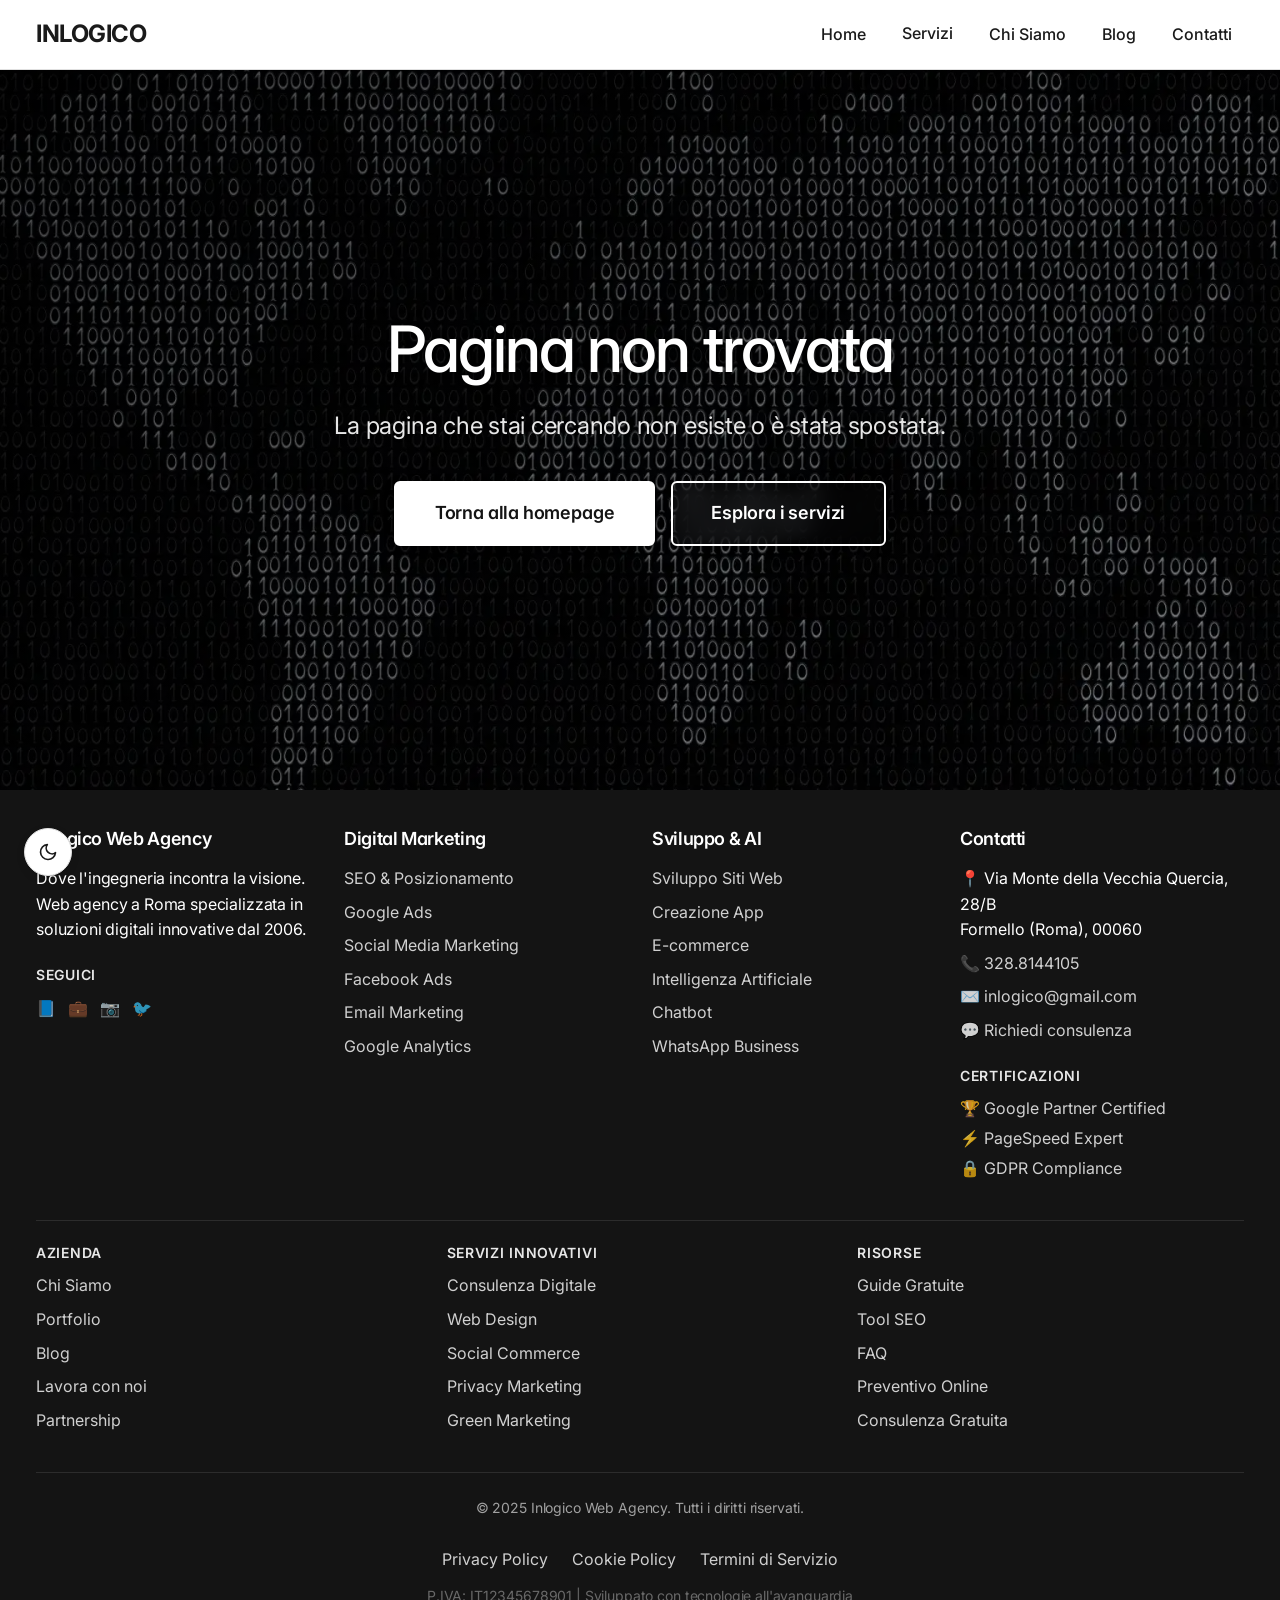
==== index.html @ 70c3f37c "Initial commit - struttura e contenuti base" ====
<!DOCTYPE html>
<html lang="it">
<head>
  <meta charset="UTF-8">
  <meta name="viewport" content="width=device-width, initial-scale=1.0">
  <title>Inlogico - Web Agency Roma | Siti Web & Digital Marketing</title>
  
  <!-- SEO Meta Tags -->
  <meta name="description" content="Web Agency a Roma specializzata in siti web, SEO, Google Ads e digital marketing. Esperienza dal 2006. Dove l'ingegneria incontra la visione.">
  <meta name="keywords" content="web agency roma, siti web, SEO, Google Ads, digital marketing, sviluppo web">
  <meta name="author" content="Inlogico Web Agency">
  
  <!-- Open Graph -->
  <meta property="og:title" content="Inlogico - Web Agency Roma">
  <meta property="og:description" content="Dove l'ingegneria incontra la visione. Web Agency specializzata in soluzioni digitali innovative.">
  <meta property="og:type" content="website">
  <meta property="og:url" content="https://inlogico.com">
  <meta property="og:image" content="https://inlogico.com/og-image.jpg">
  
  <!-- Canonical -->
  <link rel="canonical" href="https://inlogico.com">
  
  <!-- Preload Critical Resources -->
  <link rel="preconnect" href="https://fonts.googleapis.com">
  <link rel="preconnect" href="https://fonts.gstatic.com" crossorigin>
  <link href="https://fonts.googleapis.com/css2?family=Inter:wght@100;200;300;400;500;600;700;800;900&display=swap" rel="stylesheet">
  
  <!-- CSS ESTERNO -->
  <link rel="stylesheet" href="styles.css">
  
  <!-- JSON-LD Structured Data -->
  <script type="application/ld+json">
  {
    "@context": "https://schema.org",
    "@type": "Organization",
    "name": "Inlogico Web Agency",
    "description": "Web Agency a Roma specializzata in siti web, SEO e digital marketing",
    "url": "https://inlogico.com",
    "logo": "https://inlogico.com/logo.png",
    "address": {
      "@type": "PostalAddress",
      "streetAddress": "Via Monte della Vecchia Quercia, 28/B",
      "addressLocality": "Formello (Roma)", 
      "postalCode": "00060",
      "addressCountry": "IT"
    },
    "contactPoint": {
      "@type": "ContactPoint",
      "telephone": "+39-328-8144105",
      "contactType": "customer service",
      "email": "inlogico@gmail.com"
    },
    "foundingDate": "2006",
    "sameAs": [
      "https://www.facebook.com/inlogico",
      "https://www.linkedin.com/company/inlogico"
    ]
  }
  </script>
</head>

<body>
  <!-- Dark Mode Toggle -->
  <button class="theme-toggle" id="theme-toggle" aria-label="Toggle dark mode">
    <svg viewBox="0 0 24 24" fill="none" stroke="currentColor" stroke-width="2" stroke-linecap="round" stroke-linejoin="round">
      <circle cx="12" cy="12" r="5"></circle>
      <line x1="12" y1="1" x2="12" y2="3"></line>
      <line x1="12" y1="21" x2="12" y2="23"></line>
      <line x1="4.22" y1="4.22" x2="5.64" y2="5.64"></line>
      <line x1="18.36" y1="18.36" x2="19.78" y2="19.78"></line>
      <line x1="1" y1="12" x2="3" y2="12"></line>
      <line x1="21" y1="12" x2="23" y2="12"></line>
      <line x1="4.22" y1="19.78" x2="5.64" y2="18.36"></line>
      <line x1="18.36" y1="5.64" x2="19.78" y2="4.22"></line>
    </svg>
  </button>

  <!-- Header -->
  <header class="header">
    <div class="container">
      <div class="header-content">
        <a href="/" class="logo">INLOGICO</a>
        
        <nav class="nav">
          <a href="/" class="nav-link active">Home</a>
          <div class="nav-dropdown">
            <a href="/servizi/" class="nav-link">Servizi</a>
            <div class="dropdown-content">
              <div class="dropdown-section">
                <h4>Digital Marketing</h4>
                <a href="/servizi/seo/">SEO & Posizionamento</a>
                <a href="/servizi/google-ads/">Google Ads</a>
                <a href="/servizi/social-media-marketing/">Social Media Marketing</a>
                <a href="/servizi/facebook-ads/">Facebook Ads</a>
                <a href="/servizi/email-marketing/">Email Marketing</a>
              </div>
              <div class="dropdown-section">
                <h4>Sviluppo & Design</h4>
                <a href="/servizi/sviluppo-siti-web/">Sviluppo Siti Web</a>
                <a href="/servizi/creazione-app/">Creazione App</a>
                <a href="/servizi/e-commerce/">E-commerce</a>
                <a href="/servizi/web-design/">Web Design</a>
              </div>
              <div class="dropdown-section">
                <h4>AI & Automazione</h4>
                <a href="/servizi/intelligenza-artificiale/">Intelligenza Artificiale</a>
                <a href="/servizi/chatbot/">Chatbot</a>
                <a href="/servizi/whatsapp-business/">WhatsApp Business</a>
              </div>
              <div class="dropdown-section">
                <h4>Analytics & Consulenza</h4>
                <a href="/servizi/google-analytics/">Google Analytics</a>
                <a href="/servizi/consulenza-digitale/">Consulenza Digitale</a>
                <a href="/servizi/privacy-data-marketing/">Privacy & Data</a>
              </div>
            </div>
          </div>
          <a href="/chi-siamo/" class="nav-link">Chi Siamo</a>
          <a href="/blog/" class="nav-link">Blog</a>
          <a href="/contatti/" class="nav-link">Contatti</a>
        </nav>

        <button class="mobile-menu-btn" id="mobile-menu-btn" aria-label="Menu" aria-expanded="false">
          <span></span>
          <span></span>
          <span></span>
        </button>
        
        <div class="mobile-menu" id="mobile-menu" role="dialog" aria-modal="true">
          <button class="close-btn" id="close-menu" aria-label="Chiudi menu">×</button>
          <a href="/">HOME</a>
          <a href="/servizi/">SERVIZI</a>
          <a href="/servizi/seo/">SEO</a>
          <a href="/servizi/sviluppo-siti-web/">SVILUPPO WEB</a>
          <a href="/servizi/google-ads/">GOOGLE ADS</a>
          <a href="/servizi/intelligenza-artificiale/">AI</a>
          <a href="/chi-siamo/">CHI SIAMO</a>
          <a href="/blog/">BLOG</a>
          <a href="/contatti/">CONTATTI</a>
        </div>
      </div>
    </div>
  </header>

  <!-- Main Content -->
  <main id="main-content">
    <!-- Hero Section - VIEWPORT OPTIMIZED -->
    <section class="hero">
      <div class="container">
        <div class="hero-content">
          <h1>Dove l'ingegneria incontra la visione</h1>
          <p>
            Dal 2006, l'agenzia che anticipa il futuro digitale: AI, automazione, strategia globale per risultati misurabili.
          </p>
          <div class="hero-cta">
            <a href="/contatti/" class="btn btn-large">Inizia il tuo progetto</a>
            <a href="/servizi/" class="btn btn-outline btn-large">Scopri i servizi</a>
          </div>
        </div>
      </div>
    </section>

    <!-- Services Preview -->
    <section class="services">
      <div class="container">
        <div class="section-title">
          <h2>I nostri servizi completi</h2>
          <p class="text-muted">Soluzioni digitali end-to-end per dominare il mercato online</p>
        </div>
        
        <!-- SEZIONE 1: CORE DIGITAL MARKETING -->
        <div class="services-category">
          <h3 class="category-title">
            <svg viewBox="0 0 24 24" fill="none" stroke="currentColor" stroke-width="2">
              <circle cx="11" cy="11" r="8"></circle>
              <path d="m21 21-4.35-4.35"></path>
            </svg>
            Core Digital Marketing
          </h3>
          <div class="grid services-main">
            <div class="card service-card">
              <div class="service-icon">
                <svg viewBox="0 0 24 24" fill="none" stroke="currentColor" stroke-width="2">
                  <circle cx="11" cy="11" r="8"></circle>
                  <path d="m21 21-4.35-4.35"></path>
                </svg>
              </div>
              <h3>SEO &<br>Posizionamento</h3>
              <p>Primi su Google con strategie SEO avanzate, audit tecnico e ottimizzazione completa.</p>
              <a href="/servizi/seo/" class="service-btn">Primi su Google</a>
            </div>
            
            <div class="card service-card">
              <div class="service-icon">
                <svg viewBox="0 0 24 24" fill="none" stroke="currentColor" stroke-width="2">
                  <circle cx="12" cy="12" r="10"></circle>
                  <circle cx="12" cy="12" r="6"></circle>
                  <circle cx="12" cy="12" r="2"></circle>
                </svg>
              </div>
              <h3>Google<br>Ads</h3>
              <p>Campagne pubblicitarie ROI garantito con gestione Google Ads professionale.</p>
              <a href="/servizi/google-ads/" class="service-btn">Genera clienti</a>
            </div>
            
            <div class="card service-card">
              <div class="service-icon">
                <svg viewBox="0 0 24 24" fill="none" stroke="currentColor" stroke-width="2">
                  <polyline points="22,12 18,12 15,21 9,3 6,12 2,12"></polyline>
                </svg>
              </div>
              <h3>Social Media<br>Marketing</h3>
              <p>Gestione social completa, content strategy e influencer marketing per engagement massimo.</p>
              <a href="/servizi/social-media-marketing/" class="service-btn">Conquista i social</a>
            </div>
            
            <div class="card service-card">
              <div class="service-icon">
                <svg viewBox="0 0 24 24" fill="none" stroke="currentColor" stroke-width="2">
                  <path d="M18 2h-3a5 5 0 0 0-5 5v3H7v4h3v8h4v-8h3l1-4h-4V7a1 1 0 0 1 1-1h3z"></path>
                </svg>
              </div>
              <h3>Facebook &<br>Instagram Ads</h3>
              <p>Advertising Meta completo, campagne Facebook e Instagram per reach massimo.</p>
              <a href="/servizi/facebook-ads/" class="service-btn">Amplifica la reach</a>
            </div>
          </div>
        </div>

        <!-- SEZIONE 2: SVILUPPO & DESIGN -->
        <div class="services-category">
          <h3 class="category-title">
            <svg viewBox="0 0 24 24" fill="none" stroke="currentColor" stroke-width="2">
              <rect x="2" y="3" width="20" height="14" rx="2" ry="2"></rect>
              <line x1="8" y1="21" x2="16" y2="21"></line>
              <line x1="12" y1="17" x2="12" y2="21"></line>
            </svg>
            Sviluppo & Design
          </h3>
          <div class="grid services-main">
            <div class="card service-card">
              <div class="service-icon">
                <svg viewBox="0 0 24 24" fill="none" stroke="currentColor" stroke-width="2">
                  <rect x="2" y="3" width="20" height="14" rx="2" ry="2"></rect>
                  <line x1="8" y1="21" x2="16" y2="21"></line>
                  <line x1="12" y1="17" x2="12" y2="21"></line>
                </svg>
              </div>
              <h3>Sviluppo<br>Siti Web</h3>
              <p>Siti web professionali, responsive e veloci. WordPress custom e sviluppo su misura.</p>
              <a href="/servizi/sviluppo-siti-web/" class="service-btn">Crea il tuo sito</a>
            </div>
            
            <div class="card service-card">
              <div class="service-icon">
                <svg viewBox="0 0 24 24" fill="none" stroke="currentColor" stroke-width="2">
                  <rect x="5" y="2" width="14" height="20" rx="2" ry="2"></rect>
                  <line x1="12" y1="18" x2="12.01" y2="18"></line>
                </svg>
              </div>
              <h3>Creazione<br>App Mobile</h3>
              <p>App iOS e Android native, Progressive Web App e sviluppo cross-platform.</p>
              <a href="/servizi/creazione-app/" class="service-btn">Sviluppa la tua app</a>
            </div>
            
            <div class="card service-card">
              <div class="service-icon">
                <svg viewBox="0 0 24 24" fill="none" stroke="currentColor" stroke-width="2">
                  <circle cx="9" cy="21" r="1"></circle>
                  <circle cx="20" cy="21" r="1"></circle>
                  <path d="M1 1h4l2.68 13.39a2 2 0 0 0 2 1.61h9.72a2 2 0 0 0 2-1.61L23 6H6"></path>
                </svg>
              </div>
              <h3>E-commerce<br>Completo</h3>
              <p>Shop online WooCommerce, Shopify e Magento con integrazione pagamenti.</p>
              <a href="/servizi/e-commerce/" class="service-btn">Vendi online</a>
            </div>
            
            <div class="card service-card">
              <div class="service-icon">
                <svg viewBox="0 0 24 24" fill="none" stroke="currentColor" stroke-width="2">
                  <polygon points="12,2 22,8.5 22,15.5 12,22 2,15.5 2,8.5 12,2"></polygon>
                  <line x1="12" y1="22" x2="12" y2="15.5"></line>
                  <polyline points="7,6.5 12,9.5 17,6.5"></polyline>
                </svg>
              </div>
              <h3>Web Design<br>& UI/UX</h3>
              <p>Design moderno, user experience ottimizzata e brand identity memorabile.</p>
              <a href="/servizi/web-design/" class="service-btn">Design vincente</a>
            </div>
          </div>
        </div>

        <!-- SEZIONE 3: AI & AUTOMAZIONE -->
        <div class="services-category">
          <h3 class="category-title">
            <svg viewBox="0 0 24 24" fill="none" stroke="currentColor" stroke-width="2">
              <rect x="4" y="4" width="16" height="16" rx="2" ry="2"></rect>
              <rect x="9" y="9" width="6" height="6"></rect>
              <line x1="9" y1="1" x2="9" y2="4"></line>
              <line x1="15" y1="1" x2="15" y2="4"></line>
              <line x1="9" y1="20" x2="9" y2="23"></line>
              <line x1="15" y1="20" x2="15" y2="23"></line>
              <line x1="20" y1="9" x2="23" y2="9"></line>
              <line x1="20" y1="14" x2="23" y2="14"></line>
              <line x1="1" y1="9" x2="4" y2="9"></line>
              <line x1="1" y1="14" x2="4" y2="14"></line>
            </svg>
            Intelligenza Artificiale & Automazione
          </h3>
          <div class="grid services-additional">
            <div class="card service-card">
              <div class="service-icon">
                <svg viewBox="0 0 24 24" fill="none" stroke="currentColor" stroke-width="2">
                  <rect x="4" y="4" width="16" height="16" rx="2" ry="2"></rect>
                  <rect x="9" y="9" width="6" height="6"></rect>
                  <line x1="9" y1="1" x2="9" y2="4"></line>
                  <line x1="15" y1="1" x2="15" y2="4"></line>
                  <line x1="9" y1="20" x2="9" y2="23"></line>
                  <line x1="15" y1="20" x2="15" y2="23"></line>
                  <line x1="20" y1="9" x2="23" y2="9"></line>
                  <line x1="20" y1="14" x2="23" y2="14"></line>
                  <line x1="1" y1="9" x2="4" y2="9"></line>
                  <line x1="1" y1="14" x2="4" y2="14"></line>
                </svg>
              </div>
              <h3>Intelligenza<br>Artificiale</h3>
              <p>AI integration, machine learning e automazione processi per business competitivi.</p>
              <a href="/servizi/intelligenza-artificiale/" class="service-btn">Automatizza tutto</a>
            </div>
            
            <div class="card service-card">
              <div class="service-icon">
                <svg viewBox="0 0 24 24" fill="none" stroke="currentColor" stroke-width="2">
                  <path d="M21 15a2 2 0 0 1-2 2H7l-4 4V5a2 2 0 0 1 2-2h14a2 2 0 0 1 2 2z"></path>
                </svg>
              </div>
              <h3>Chatbot<br>Intelligenti</h3>
              <p>Chatbot AI personalizzati per customer service automatizzato e lead generation.</p>
              <a href="/servizi/chatbot/" class="service-btn">Assistenti virtuali</a>
            </div>
            
            <div class="card service-card">
              <div class="service-icon">
                <svg viewBox="0 0 24 24" fill="none" stroke="currentColor" stroke-width="2">
                  <path d="M21 15a2 2 0 0 1-2 2H7l-4 4V5a2 2 0 0 1 2-2h14a2 2 0 0 1 2 2z"></path>
                  <path d="M7 8l5 3 5-3"></path>
                </svg>
              </div>
              <h3>WhatsApp<br>Business</h3>
              <p>WhatsApp Business API, automazione customer service e marketing conversazionale.</p>
              <a href="/servizi/whatsapp-business/" class="service-btn">Automatizza WhatsApp</a>
            </div>
          </div>
        </div>

        <!-- SEZIONE 4: ANALYTICS & CONSULENZA -->
        <div class="services-category">
          <h3 class="category-title">
            <svg viewBox="0 0 24 24" fill="none" stroke="currentColor" stroke-width="2">
              <line x1="18" y1="6" x2="6" y2="18"></line>
              <line x1="6" y1="6" x2="18" y2="18"></line>
            </svg>
            Analytics & Consulenza Strategica
          </h3>
          <div class="grid services-additional">
            <div class="card service-card">
              <div class="service-icon">
                <svg viewBox="0 0 24 24" fill="none" stroke="currentColor" stroke-width="2">
                  <line x1="18" y1="20" x2="18" y2="10"></line>
                  <line x1="12" y1="20" x2="12" y2="4"></line>
                  <line x1="6" y1="20" x2="6" y2="14"></line>
                </svg>
              </div>
              <h3>Google<br>Analytics</h3>
              <p>Setup GA4, conversion tracking avanzato e dashboard personalizzate per ROI misurabili.</p>
              <a href="/servizi/google-analytics/" class="service-btn">Misura tutto</a>
            </div>
            
            <div class="card service-card">
              <div class="service-icon">
                <svg viewBox="0 0 24 24" fill="none" stroke="currentColor" stroke-width="2">
                  <path d="M12 2l3.09 6.26L22 9.27l-5 4.87 1.18 6.88L12 17.77l-6.18 3.25L7 14.14 2 9.27l6.91-1.01L12 2z"></path>
                </svg>
              </div>
              <h3>Consulenza<br>Digitale</h3>
              <p>Digital transformation, strategia omnicanale e audit digitale per crescita sostenibile.</p>
              <a href="/servizi/consulenza-digitale/" class="service-btn">Strategia vincente</a>
            </div>
            
            <div class="card service-card">
              <div class="service-icon">
                <svg viewBox="0 0 24 24" fill="none" stroke="currentColor" stroke-width="2">
                  <rect x="3" y="11" width="18" height="11" rx="2" ry="2"></rect>
                  <circle cx="12" cy="16" r="1"></circle>
                  <path d="M7 11V7a5 5 0 0 1 10 0v4"></path>
                </svg>
              </div>
              <h3>Privacy &<br>Data Marketing</h3>
              <p>Marketing cookieless, GDPR compliance e first-party data strategy per il futuro.</p>
              <a href="/servizi/privacy-data-marketing/" class="service-btn">Marketing futuro</a>
            </div>
          </div>
        </div>

        <!-- SEZIONE 5: EMAIL & COMUNICAZIONE -->
        <div class="services-category">
          <h3 class="category-title">
            <svg viewBox="0 0 24 24" fill="none" stroke="currentColor" stroke-width="2">
              <path d="M4 4h16c1.1 0 2 .9 2 2v12c0 1.1-.9 2-2 2H4c-1.1 0-2-.9-2-2V6c0-1.1.9-2 2-2z"></path>
              <polyline points="22,6 12,13 2,6"></polyline>
            </svg>
            Email Marketing & Comunicazione
          </h3>
          <div class="grid services-additional">
            <div class="card service-card">
              <div class="service-icon">
                <svg viewBox="0 0 24 24" fill="none" stroke="currentColor" stroke-width="2">
                  <path d="M4 4h16c1.1 0 2 .9 2 2v12c0 1.1-.9 2-2 2H4c-1.1 0-2-.9-2-2V6c0-1.1.9-2 2-2z"></path>
                  <polyline points="22,6 12,13 2,6"></polyline>
                </svg>
              </div>
              <h3>Email<br>Marketing</h3>
              <p>Newsletter automatizzate, DEM campaigns e lead nurturing con piattaforme premium.</p>
              <a href="/servizi/email-marketing/" class="service-btn">Automatizza email</a>
            </div>
            
            <div class="card service-card">
              <div class="service-icon">
                <svg viewBox="0 0 24 24" fill="none" stroke="currentColor" stroke-width="2">
                  <path d="M16 4h2a2 2 0 0 1 2 2v14a2 2 0 0 1-2 2H6a2 2 0 0 1-2-2V6a2 2 0 0 1 2-2h2"></path>
                  <rect x="8" y="2" width="8" height="4" rx="1" ry="1"></rect>
                </svg>
              </div>
              <h3>Social<br>Commerce</h3>
              <p>Vendita diretta su Instagram, TikTok Shop e Facebook Shop per commerce innovativo.</p>
              <a href="/servizi/social-commerce/" class="service-btn">Vendi sui social</a>
            </div>
            
            <div class="card service-card">
              <div class="service-icon">
                <svg viewBox="0 0 24 24" fill="none" stroke="currentColor" stroke-width="2">
                  <path d="M12 2l3.09 6.26L22 9.27l-5 4.87 1.18 6.88L12 17.77l-6.18 3.25L7 14.14 2 9.27l6.91-1.01L12 2z"></path>
                </svg>
              </div>
              <h3>Green<br>Marketing</h3>
              <p>Marketing sostenibile, comunicazione ambientale e brand responsabili per il futuro.</p>
              <a href="/servizi/green-marketing/" class="service-btn">Marketing sostenibile</a>
            </div>
          </div>
        </div>

        <div class="services-cta">
          <h3>Pronto per dominare il digitale?</h3>
          <p>Ogni servizio è progettato per integrarsi perfettamente con gli altri, creando un ecosistema digitale completo che fa crescere il tuo business.</p>
          <div class="cta-buttons">
            <a href="/contatti/" class="btn btn-large">Consulenza gratuita</a>
            <a href="/servizi/" class="btn btn-outline btn-large">Tutti i servizi</a>
          </div>
        </div>
      </div>
    </section>

    <!-- Stats Section - Enhanced -->
    <section class="stats">
      <div class="container">
        <div class="section-title">
          <h2>I numeri della nostra esperienza</h2>
          <p class="text-muted">17 anni di innovazione digitale e risultati misurabili</p>
        </div>
        
        <div class="grid grid-4">
          <div class="stat-item">
            <span class="stat-number">2006</span>
            <span class="stat-label">Anno di fondazione</span>
          </div>
          <div class="stat-item">
            <span class="stat-number">500+</span>
            <span class="stat-label">Progetti completati</span>
          </div>
          <div class="stat-item">
            <span class="stat-number">17</span>
            <span class="stat-label">Servizi specializzati</span>
          </div>
          <div class="stat-item">
            <span class="stat-number">149K+</span>
            <span class="stat-label">Keyword monitorate</span>
          </div>
        </div>

        <div class="grid grid-4" style="margin-top: var(--space-xl);">
          <div class="stat-item">
            <span class="stat-number">150+</span>
            <span class="stat-label">Clienti soddisfatti</span>
          </div>
          <div class="stat-item">
            <span class="stat-number">+340%</span>
            <span class="stat-label">ROI medio clienti</span>
          </div>
          <div class="stat-item">
            <span class="stat-number">15+</span>
            <span class="stat-label">Paesi serviti</span>
          </div>
          <div class="stat-item">
            <span class="stat-number">99.9%</span>
            <span class="stat-label">Uptime garantito</span>
          </div>
        </div>
      </div>
    </section>

    <!-- Why Choose Us Section -->
    <section class="why-choose-us">
      <div class="container">
        <div class="section-title">
          <h2>Perché scegliere Inlogico</h2>
          <p class="text-muted">La differenza che fa la differenza nel digitale</p>
        </div>
        
        <div class="grid md:grid-2">
          <div class="feature-card">
            <div class="feature-icon">🌍</div>
            <h3>Esperienza Internazionale</h3>
            <p>Dal 2006 abbiamo lavorato attraverso continenti, mercati e culture diverse. Questa prospettiva globale ci permette di applicare best practice internazionali ai progetti italiani.</p>
          </div>
          
          <div class="feature-card">
            <div class="feature-icon">🔬</div>
            <h3>Approccio Ingegneristico</h3>
            <p>Ogni strategia è basata su dati, analisi e metodologie scientifiche. Zero improvvisazione, massima precisione nei risultati.</p>
          </div>
          
          <div class="feature-card">
            <div class="feature-icon">🚀</div>
            <h3>Innovation First</h3>
            <p>Implementiamo tecnologie emergenti prima che diventino mainstream: AI, voice search, social commerce, automazione avanzata.</p>
          </div>
          
          <div class="feature-card">
            <div class="feature-icon">📈</div>
            <h3>ROI Misurabili</h3>
            <p>Ogni azione ha un obiettivo misurabile. Ti forniamo report dettagliati con KPI chiari e actionable insights.</p>
          </div>
        </div>
      </div>
    </section>
  </main>

  <!-- Footer -->
  <footer class="footer">
    <div class="container">
      <div class="grid md:grid-4">
        <div>
          <h3>Inlogico Web Agency</h3>
          <p>Dove l'ingegneria incontra la visione. Web agency a Roma specializzata in soluzioni digitali innovative dal 2006.</p>
          <div style="margin-top: var(--space-lg);">
            <h4>Seguici</h4>
            <div style="display: flex; gap: var(--space-sm); margin-top: var(--space-sm);">
              <a href="https://www.facebook.com/inlogico" aria-label="Facebook">📘</a>
              <a href="https://www.linkedin.com/company/inlogico" aria-label="LinkedIn">💼</a>
              <a href="https://www.instagram.com/inlogico" aria-label="Instagram">📷</a>
              <a href="https://twitter.com/inlogico" aria-label="Twitter">🐦</a>
            </div>
          </div>
        </div>
        
        <div>
          <h3>Digital Marketing</h3>
          <div style="display: flex; flex-direction: column; gap: 0.5rem;">
            <a href="/servizi/seo/">SEO & Posizionamento</a>
            <a href="/servizi/google-ads/">Google Ads</a>
            <a href="/servizi/social-media-marketing/">Social Media Marketing</a>
            <a href="/servizi/facebook-ads/">Facebook Ads</a>
            <a href="/servizi/email-marketing/">Email Marketing</a>
            <a href="/servizi/google-analytics/">Google Analytics</a>
          </div>
        </div>
        
        <div>
          <h3>Sviluppo & AI</h3>
          <div style="display: flex; flex-direction: column; gap: 0.5rem;">
            <a href="/servizi/sviluppo-siti-web/">Sviluppo Siti Web</a>
            <a href="/servizi/creazione-app/">Creazione App</a>
            <a href="/servizi/e-commerce/">E-commerce</a>
            <a href="/servizi/intelligenza-artificiale/">Intelligenza Artificiale</a>
            <a href="/servizi/chatbot/">Chatbot</a>
            <a href="/servizi/whatsapp-business/">WhatsApp Business</a>
          </div>
        </div>
        
        <div>
          <h3>Contatti</h3>
          <div style="display: flex; flex-direction: column; gap: 0.5rem;">
            <span>📍 Via Monte della Vecchia Quercia, 28/B<br>Formello (Roma), 00060</span>
            <a href="tel:+39328814105">📞 328.8144105</a>
            <a href="mailto:inlogico@gmail.com">✉️ inlogico@gmail.com</a>
            <a href="/contatti/">💬 Richiedi consulenza</a>
          </div>
          
          <div style="margin-top: var(--space-lg);">
            <h4>Certificazioni</h4>
            <div style="display: flex; flex-direction: column; gap: 0.25rem; font-size: var(--text-sm); opacity: 0.8;">
              <span>🏆 Google Partner Certified</span>
              <span>⚡ PageSpeed Expert</span>
              <span>🔒 GDPR Compliance</span>
            </div>
          </div>
        </div>
      </div>
      
      <!-- Footer Links Section -->
      <div style="border-top: 1px solid rgba(255, 255, 255, 0.1); margin-top: var(--space-xl); padding-top: var(--space-lg);">
        <div class="grid md:grid-3" style="gap: var(--space-lg);">
          <div>
            <h4>Azienda</h4>
            <div style="display: flex; flex-direction: column; gap: 0.5rem; margin-top: var(--space-sm);">
              <a href="/chi-siamo/">Chi Siamo</a>
              <a href="/portfolio/">Portfolio</a>
              <a href="/blog/">Blog</a>
              <a href="/lavora-con-noi/">Lavora con noi</a>
              <a href="/partnership/">Partnership</a>
            </div>
          </div>
          
          <div>
            <h4>Servizi Innovativi</h4>
            <div style="display: flex; flex-direction: column; gap: 0.5rem; margin-top: var(--space-sm);">
              <a href="/servizi/consulenza-digitale/">Consulenza Digitale</a>
              <a href="/servizi/web-design/">Web Design</a>
              <a href="/servizi/social-commerce/">Social Commerce</a>
              <a href="/servizi/privacy-data-marketing/">Privacy Marketing</a>
              <a href="/servizi/green-marketing/">Green Marketing</a>
            </div>
          </div>
          
          <div>
            <h4>Risorse</h4>
            <div style="display: flex; flex-direction: column; gap: 0.5rem; margin-top: var(--space-sm);">
              <a href="/guide/">Guide Gratuite</a>
              <a href="/tools/">Tool SEO</a>
              <a href="/faq/">FAQ</a>
              <a href="/preventivo/">Preventivo Online</a>
              <a href="/consulenza-gratuita/">Consulenza Gratuita</a>
            </div>
          </div>
        </div>
      </div>
      
      <div class="footer-bottom">
        <div style="display: flex; flex-direction: column; gap: var(--space-sm); align-items: center;">
          <p>&copy; 2025 Inlogico Web Agency. Tutti i diritti riservati.</p>
          <div style="display: flex; gap: var(--space-lg); font-size: var(--text-sm);">
            <a href="/privacy-policy/">Privacy Policy</a>
            <a href="/cookie-policy/">Cookie Policy</a>
            <a href="/termini-servizio/">Termini di Servizio</a>
          </div>
          <p style="font-size: var(--text-xs); opacity: 0.6;">P.IVA: IT12345678901 | Sviluppato con tecnologie all'avanguardia</p>
        </div>
      </div>
    </div>
  </footer>

  <!-- JAVASCRIPT ESTERNO -->
  <script src="scripts.js"></script>
</body>
</html>
---- styles.css ----
/* INLOGICO - STYLES.CSS - FINAL OPTIMIZED VERSION WITH PERFECT CENTERING */
/* CSS Reset + Modern Defaults */
*, *::before, *::after {
  box-sizing: border-box;
  margin: 0;
  padding: 0;
}

html {
  font-size: 16px;
  scroll-behavior: smooth;
}

body {
  font-family: 'Inter', -apple-system, BlinkMacSystemFont, 'Segoe UI', sans-serif;
  line-height: 1.6;
  color: var(--text);
  background: var(--bg);
  overflow-x: hidden;
  font-weight: 400;
  -webkit-font-smoothing: antialiased;
  -moz-osx-font-smoothing: grayscale;
  transition: background-color 0.3s ease, color 0.3s ease;
}

/* CSS Variables - Optimized & Compact */
:root {
  /* Colors - Enhanced Light Theme */
  --primary: hsl(0, 0%, 8%);
  --primary-dark: hsl(0, 0%, 4%);
  --primary-light: hsl(0, 0%, 96%);
  --accent: hsl(220, 100%, 50%);
  
  --text: hsl(0, 0%, 10%);
  --text-light: hsl(0, 0%, 40%);
  --text-muted: hsl(0, 0%, 60%);
  
  --bg: hsl(0, 0%, 100%);
  --bg-light: hsl(0, 0%, 98%);
  --bg-dark: hsl(0, 0%, 8%);
  --bg-card: hsl(0, 0%, 100%);
  
  --border: hsl(0, 0%, 88%);
  --shadow: hsl(0, 0%, 0%);

  /* Typography Scale - COMPACT SIZES */
  --text-xs: clamp(0.75rem, 0.7rem + 0.25vw, 0.875rem);
  --text-sm: clamp(0.875rem, 0.8rem + 0.375vw, 1rem);
  --text-base: clamp(1rem, 0.9rem + 0.5vw, 1.125rem);
  --text-lg: clamp(1.125rem, 1rem + 0.625vw, 1.25rem);
  --text-xl: clamp(1.25rem, 1.1rem + 0.75vw, 1.5rem);
  --text-2xl: clamp(1.5rem, 1.3rem + 1vw, 2rem);
  --text-3xl: clamp(2rem, 1.7rem + 1.5vw, 3rem);
  --text-4xl: clamp(2.5rem, 2rem + 2.5vw, 4rem);
  --text-5xl: clamp(3rem, 2.5rem + 2.5vw, 5rem);
  --text-6xl: clamp(3.5rem, 3rem + 2.5vw, 6rem);

  /* Spacing Scale - REDUCED PADDING */
  --space-xs: clamp(0.25rem, 0.2rem + 0.25vw, 0.5rem);
  --space-sm: clamp(0.5rem, 0.4rem + 0.5vw, 0.75rem);
  --space-md: clamp(0.75rem, 0.6rem + 0.75vw, 1rem);
  --space-lg: clamp(1rem, 0.8rem + 1vw, 1.5rem);
  --space-xl: clamp(1.5rem, 1.2rem + 1.5vw, 2.5rem);
  --space-2xl: clamp(2rem, 1.5rem + 2.5vw, 4rem);
  --space-3xl: clamp(3rem, 2rem + 5vw, 6rem);
  
  /* Header & Hero */
  --header-height: 70px;
  --hero-padding: clamp(1.5rem, 3vw, 3rem);
}

/* Dark Mode Variables - Enhanced */
[data-theme="dark"] {
  --text: hsl(0, 0%, 95%);
  --text-light: hsl(0, 0%, 75%);
  --text-muted: hsl(0, 0%, 55%);
  --bg: hsl(0, 0%, 8%);
  --bg-light: hsl(0, 0%, 10%);
  --bg-card: hsl(0, 0%, 12%);
  --primary: hsl(0, 0%, 95%);
  --primary-dark: hsl(0, 0%, 100%);
  --primary-light: hsl(0, 0%, 15%);
  --border: hsl(0, 0%, 25%);
  --accent: hsl(220, 100%, 60%);
}

/* Dark mode button fixes */
[data-theme="dark"] .btn {
  background: var(--primary);
  color: var(--bg) !important;
  border-color: var(--primary);
}

[data-theme="dark"] .btn:hover {
  background: var(--primary-dark);
  color: var(--bg) !important;
  border-color: var(--primary-dark);
}

[data-theme="dark"] .btn-outline {
  background: transparent;
  color: var(--primary) !important;
  border-color: var(--primary);
}

[data-theme="dark"] .btn-outline:hover {
  background: var(--primary);
  color: var(--bg) !important;
}

/* Layout Components - COMPACT */
.container {
  width: min(1400px, 100% - 1.5rem);
  margin: 0 auto;
  padding: 0 var(--space-lg);
}

.container-narrow {
  width: min(900px, 100% - 1.5rem);
  margin: 0 auto;
  padding: 0 var(--space-lg);
}

/* 🎯 SERVICES GRID SYSTEM - OTTIMIZZATO */
.services-grid,
.services-main,
.services-additional {
  display: grid;
  gap: var(--space-lg);
  width: 100%;
  margin: var(--space-xl) auto 0;
  
  /* 📱 MOBILE - 1 Column */
  grid-template-columns: 1fr;
}

/* 📱 TABLET - 3 Columns */
@media (min-width: 768px) {
  .services-grid,
  .services-main,
  .services-additional {
    grid-template-columns: repeat(3, 1fr);
    gap: var(--space-lg);
  }
}

/* 🖥️ DESKTOP - 4 Columns */
@media (min-width: 1024px) {
  .services-grid,
  .services-main,
  .services-additional {
    grid-template-columns: repeat(4, 1fr);
    gap: var(--space-xl);
    max-width: 1400px;
  }
}

/* Legacy grid classes - for other elements */
.grid {
  display: grid;
  gap: var(--space-lg);
}

.grid-2 { grid-template-columns: repeat(auto-fit, minmax(280px, 1fr)); }
.grid-3 { grid-template-columns: repeat(auto-fit, minmax(250px, 1fr)); }
.grid-4 { grid-template-columns: repeat(auto-fit, minmax(180px, 1fr)); }

@media (min-width: 768px) {
  .md\:grid-2 { grid-template-columns: repeat(2, 1fr); }
  .md\:grid-3 { grid-template-columns: repeat(3, 1fr); }
  .md\:grid-4 { grid-template-columns: repeat(4, 1fr); }
}

/* Typography - COMPACT SIZES */
h1, h2, h3, h4, h5, h6 {
  font-weight: 600;
  line-height: 1.2;
  color: var(--text);
  margin-bottom: var(--space-sm);
  letter-spacing: -0.02em;
  font-feature-settings: 'cv11' on;
}

h1 { 
  font-size: var(--text-4xl); 
  font-weight: 700;
  letter-spacing: -0.03em;
}
h2 { 
  font-size: var(--text-3xl); 
  font-weight: 600;
  letter-spacing: -0.025em;
}
h3 { 
  font-size: var(--text-2xl); 
  font-weight: 600;
}
h4 { 
  font-size: var(--text-xl); 
  font-weight: 500;
}
h5 { 
  font-size: var(--text-lg); 
  font-weight: 500;
}
h6 { 
  font-size: var(--text-base); 
  font-weight: 500;
}

p { 
  margin-bottom: var(--space-md); 
  font-weight: 400;
  line-height: 1.6;
  letter-spacing: -0.01em;
}
p:last-child { margin-bottom: 0; }

.text-center { text-align: center; }
.text-muted { color: var(--text-light); }

/* Links */
a {
  color: var(--primary);
  text-decoration: none;
  transition: color 0.2s ease;
}

a:hover {
  color: var(--primary-dark);
  text-decoration: underline;
}

a:visited {
  color: var(--primary);
}

/* Buttons - COMPACT */
.btn {
  display: inline-flex;
  align-items: center;
  justify-content: center;
  gap: var(--space-xs);
  padding: var(--space-sm) var(--space-lg);
  border: 1px solid var(--primary);
  border-radius: 6px;
  background: var(--primary);
  color: var(--bg) !important;
  font-weight: 500;
  font-size: var(--text-sm);
  text-decoration: none !important;
  cursor: pointer;
  transition: all 0.2s ease;
  min-height: 42px;
  font-family: inherit;
  text-transform: none;
  letter-spacing: -0.01em;
  font-feature-settings: 'cv11' on;
}

.btn:hover {
  background: var(--primary-dark);
  border-color: var(--primary-dark);
  color: var(--bg) !important;
  text-decoration: none !important;
  transform: translateY(-1px);
  box-shadow: 0 3px 8px rgba(0, 0, 0, 0.15);
}

.btn-outline {
  background: transparent;
  color: var(--primary) !important;
}

.btn-outline:hover {
  background: var(--primary);
  color: var(--bg) !important;
}

.btn-large {
  padding: var(--space-md) var(--space-xl);
  font-size: var(--text-base);
  font-weight: 500;
  min-height: 50px;
}

/* Cards - COMPACT (for non-service cards) */
.card:not(.service-card) {
  display: flex;
  flex-direction: column;
  padding: var(--space-lg);
  background: var(--bg-card);
  border: 1px solid var(--border);
  border-radius: 10px;
  box-shadow: 0 2px 6px rgba(0, 0, 0, 0.04);
  transition: all 0.3s ease;
  height: 100%;
  min-height: 280px;
}

.card:not(.service-card):hover {
  box-shadow: 0 6px 24px rgba(0, 0, 0, 0.12);
  transform: translateY(-3px);
  border-color: var(--accent);
}

.card:not(.service-card) h3 {
  color: var(--text);
  margin-bottom: var(--space-md);
  font-size: var(--text-lg);
  font-weight: 600;
  line-height: 1.2;
  letter-spacing: -0.01em;
  min-height: 2em;
  display: flex;
  align-items: center;
  justify-content: center;
  text-align: center;
}

.card:not(.service-card) p {
  color: var(--text-light);
  font-size: var(--text-sm);
  line-height: 1.5;
  margin-bottom: var(--space-lg);
  flex-grow: 1;
  letter-spacing: -0.01em;
}

.card:not(.service-card) .btn {
  margin-top: auto;
  align-self: stretch;
}

/* 🎯 SERVICE CARD - PERFETTO CENTRAGGIO CON GAP SYSTEM */
.service-card {
  width: 100%;
  height: 420px;
  display: flex;
  flex-direction: column;
  align-items: center;
  justify-content: center;
  text-align: center;
  padding: var(--space-lg);
  background: var(--bg-card);
  border: 1px solid var(--border);
  border-radius: 12px;
  box-shadow: 0 2px 6px rgba(0, 0, 0, 0.04);
  transition: all 0.3s ease;
  position: relative;
  overflow: hidden;
  gap: var(--space-md); /* SPACING UNIFORME CON GAP SYSTEM */
}

.service-card::before {
  content: '';
  position: absolute;
  top: 0;
  left: 0;
  right: 0;
  height: 3px;
  background: linear-gradient(135deg, var(--accent), hsl(220, 100%, 60%));
  transform: scaleX(0);
  transition: transform 0.3s ease;
}

.service-card:hover::before {
  transform: scaleX(1);
}

.service-card:hover {
  transform: translateY(-6px);
  box-shadow: 0 12px 32px rgba(0, 0, 0, 0.1);
  border-color: var(--accent);
}

/* 🎯 SERVICE ICON - CLEAN CON GAP SYSTEM */
.service-icon {
  width: 56px;
  height: 56px;
  display: flex;
  align-items: center;
  justify-content: center;
  flex-shrink: 0;
  background: linear-gradient(135deg, var(--bg-light), rgba(255, 255, 255, 0.8));
  border-radius: 50%;
  border: 2px solid var(--border);
  transition: all 0.3s ease;
  position: relative;
}

.service-card:hover .service-icon {
  background: linear-gradient(135deg, var(--accent), hsl(220, 100%, 60%));
  border-color: var(--accent);
  transform: scale(1.08) rotate(3deg);
  box-shadow: 0 6px 16px rgba(34, 102, 255, 0.25);
}

.service-icon svg {
  width: 22px;
  height: 22px;
  stroke: var(--text);
  stroke-width: 1.5;
  fill: none;
  transition: all 0.3s ease;
}

.service-card:hover .service-icon svg {
  stroke: white;
  transform: scale(1.05);
}

/* 🎯 SERVICE TITLE - CLEAN CON GAP SYSTEM */
.service-card h3 {
  font-size: var(--text-lg);
  font-weight: 600;
  line-height: 1.3;
  letter-spacing: -0.02em;
  color: var(--text);
  transition: color 0.3s ease;
  min-height: auto;
  text-align: center;
  margin: 0; /* RIMOSSO MARGIN PER GAP SYSTEM */
}

.service-card:hover h3 {
  color: var(--accent);
}

/* 🎯 SERVICE DESCRIPTION - CLEAN CON GAP SYSTEM */
.service-card p {
  font-size: var(--text-sm);
  font-weight: 400;
  line-height: 1.5;
  color: var(--text-light);
  max-width: 100%;
  transition: color 0.3s ease;
  text-align: center;
  flex-grow: 1; /* ESPANDE PER RIEMPIRE SPAZIO DISPONIBILE */
  margin: 0; /* RIMOSSO MARGIN PER GAP SYSTEM */
}

.service-card:hover p {
  color: var(--text);
}

/* 🎯 SERVICE BUTTON - CENTRAGGIO PERFETTO CON MARGIN-TOP AUTO */
.service-btn {
  display: inline-flex;
  align-items: center;
  justify-content: center;
  width: auto;
  max-width: 180px;
  margin-top: auto; /* PUSH AL BOTTOM DEL FLEX CONTAINER */
  align-self: center; /* CENTRAGGIO ORIZZONTALE PERFETTO */
  padding: var(--space-sm) var(--space-lg);
  background: transparent;
  color: var(--accent) !important;
  border: 2px solid var(--accent);
  border-radius: 8px;
  font-size: var(--text-sm);
  font-weight: 600;
  text-decoration: none !important;
  transition: all 0.3s ease;
  min-height: 40px;
  position: relative;
  overflow: hidden;
  font-family: inherit;
  letter-spacing: -0.01em;
  white-space: nowrap;
  flex-shrink: 0;
}

.service-btn::before {
  content: '';
  position: absolute;
  top: 0;
  left: -100%;
  width: 100%;
  height: 100%;
  background: linear-gradient(135deg, var(--accent), hsl(220, 100%, 60%));
  transition: left 0.3s ease;
  z-index: -1;
}

.service-btn:hover::before {
  left: 0;
}

.service-btn:hover {
  color: white !important;
  border-color: var(--accent);
  transform: translateY(-1px);
  box-shadow: 0 4px 12px rgba(34, 102, 255, 0.2);
  text-decoration: none !important;
}

/* 🎯 RESPONSIVE SERVICE LAYOUT - GAP SYSTEM RESPONSIVE */

/* 📱 MOBILE */
@media (max-width: 767px) {
  .service-card {
    height: 380px;
    padding: var(--space-md);
    gap: var(--space-sm); /* GAP RIDOTTO SU MOBILE */
  }
  
  .service-icon {
    width: 48px;
    height: 48px;
  }
  
  .service-icon svg {
    width: 20px;
    height: 20px;
  }
  
  .service-card h3 {
    font-size: var(--text-base);
  }
  
  .service-card p {
    font-size: var(--text-sm);
    line-height: 1.4;
  }
  
  .service-btn {
    padding: var(--space-sm) var(--space-md);
    font-size: var(--text-sm);
    min-height: 38px;
    max-width: 160px;
  }
}

/* 📱 TABLET */
@media (min-width: 768px) and (max-width: 1023px) {
  .service-card {
    height: 400px;
    padding: var(--space-md);
    gap: var(--space-sm); /* GAP TABLET */
  }
  
  .service-icon {
    width: 52px;
    height: 52px;
  }
  
  .service-icon svg {
    width: 21px;
    height: 21px;
  }
  
  .service-card h3 {
    font-size: var(--text-lg);
  }
  
  .service-card p {
    font-size: var(--text-sm);
    line-height: 1.5;
  }
  
  .service-btn {
    padding: var(--space-sm) var(--space-lg);
    min-height: 39px;
    max-width: 170px;
  }
}

/* 🖥️ DESKTOP */
@media (min-width: 1024px) {
  .service-card {
    height: 420px;
    padding: var(--space-lg);
    gap: var(--space-md); /* GAP DESKTOP */
  }
  
  .service-icon {
    width: 56px;
    height: 56px;
  }
  
  .service-icon svg {
    width: 22px;
    height: 22px;
  }
  
  .service-card h3 {
    font-size: var(--text-lg);
  }
  
  .service-card p {
    font-size: var(--text-sm);
    line-height: 1.5;
  }
  
  .service-btn {
    padding: var(--space-sm) var(--space-lg);
    min-height: 40px;
    max-width: 180px;
  }
}

/* 🖥️ LARGE DESKTOP */
@media (min-width: 1440px) {
  .service-card {
    height: 440px;
    padding: var(--space-xl);
    gap: var(--space-lg); /* GAP LARGE DESKTOP */
  }
  
  .service-icon {
    width: 60px;
    height: 60px;
  }
  
  .service-icon svg {
    width: 24px;
    height: 24px;
  }
  
  .service-card h3 {
    font-size: var(--text-xl);
  }
  
  .service-card p {
    font-size: var(--text-base);
    line-height: 1.6;
  }
  
  .service-btn {
    padding: var(--space-md) var(--space-xl);
    font-size: var(--text-base);
    min-height: 42px;
    max-width: 200px;
  }
}

/* Header - COMPACT */
.header {
  position: sticky;
  top: 0;
  background: rgba(255, 255, 255, 0.95);
  backdrop-filter: blur(20px);
  border-bottom: 1px solid var(--border);
  z-index: 100;
  height: var(--header-height);
  display: flex;
  align-items: center;
  transition: all 0.3s ease;
}

[data-theme="dark"] .header {
  background: rgba(8, 8, 8, 0.95);
}

.header-content {
  display: flex;
  align-items: center;
  justify-content: space-between;
  width: 100%;
  height: 100%;
}

.logo {
  font-size: var(--text-xl);
  font-weight: 700;
  color: var(--text);
  text-decoration: none;
  letter-spacing: -0.02em;
  text-transform: uppercase;
}

/* Navigation - Mobile First */
.nav {
  display: none;
}

@media (min-width: 1024px) {
  .nav {
    display: flex;
    align-items: center;
    gap: var(--space-sm);
  }
}

.nav-link {
  color: var(--text);
  text-decoration: none;
  font-weight: 500;
  padding: var(--space-xs) var(--space-sm);
  transition: color 0.2s ease;
  position: relative;
  font-size: var(--text-sm);
}

.nav-link:hover,
.nav-link.active {
  color: var(--accent);
}

/* Dropdown Navigation - COMPACT */
.nav-dropdown {
  position: relative;
  display: inline-block;
}

.dropdown-content {
  display: none;
  position: absolute;
  top: 100%;
  left: 0;
  background: var(--bg-card);
  min-width: 700px;
  box-shadow: 0 6px 24px rgba(0, 0, 0, 0.1);
  border-radius: 10px;
  z-index: 1000;
  padding: var(--space-lg);
  border: 1px solid var(--border);
  backdrop-filter: blur(20px);
  grid-template-columns: repeat(4, 1fr);
  gap: var(--space-md);
}

.nav-dropdown:hover .dropdown-content {
  display: grid;
}

.dropdown-section h4 {
  color: var(--text);
  font-size: var(--text-xs);
  font-weight: 600;
  margin-bottom: var(--space-xs);
  text-transform: uppercase;
  letter-spacing: 0.05em;
  opacity: 0.8;
}

.dropdown-section a {
  display: block;
  color: var(--text-light);
  text-decoration: none;
  padding: var(--space-xs) 0;
  font-size: var(--text-xs);
  transition: color 0.2s ease, padding-left 0.2s ease;
}

.dropdown-section a:hover {
  color: var(--accent);
  padding-left: var(--space-xs);
}

/* Mobile Menu Button - COMPACT */
.mobile-menu-btn {
  display: flex;
  flex-direction: column;
  gap: 4px;
  background: none;
  border: none;
  cursor: pointer;
  padding: var(--space-sm);
  transition: all 0.3s ease;
  z-index: 1001;
  position: relative;
  border-radius: 4px;
}

@media (min-width: 1024px) {
  .mobile-menu-btn {
    display: none;
  }
}

.mobile-menu-btn:hover {
  background: var(--primary-light);
}

.mobile-menu-btn span {
  width: 22px;
  height: 2px;
  background: var(--text);
  transition: all 0.3s cubic-bezier(0.68, -0.55, 0.265, 1.55);
  border-radius: 2px;
  transform-origin: center;
}

/* Hamburger Animation */
.mobile-menu-btn.active span:nth-child(1) {
  transform: rotate(45deg) translate(5px, 5px);
}

.mobile-menu-btn.active span:nth-child(2) {
  opacity: 0;
  transform: scale(0.1);
}

.mobile-menu-btn.active span:nth-child(3) {
  transform: rotate(-45deg) translate(5px, -5px);
}

/* Mobile Menu - COMPACT */
.mobile-menu {
  position: fixed;
  top: 0;
  left: 0;
  right: 0;
  bottom: 0;
  background: var(--bg);
  z-index: 1000;
  
  opacity: 0;
  visibility: hidden;
  transform: scale(0.95) translateY(-20px);
  transition: all 0.4s cubic-bezier(0.4, 0, 0.2, 1);
  
  display: flex;
  flex-direction: column;
  align-items: center;
  justify-content: center;
  gap: var(--space-lg);
  
  backdrop-filter: blur(20px);
  -webkit-backdrop-filter: blur(20px);
}

.mobile-menu.active {
  opacity: 1;
  visibility: visible;
  transform: scale(1) translateY(0);
}

.mobile-menu a {
  font-size: var(--text-2xl);
  font-weight: 400;
  color: var(--text);
  text-decoration: none;
  text-transform: uppercase;
  letter-spacing: -0.02em;
  padding: var(--space-md);
  position: relative;
  border-radius: 6px;
  
  opacity: 0;
  transform: translateY(30px) scale(0.9);
  transition: all 0.5s cubic-bezier(0.4, 0, 0.2, 1);
}

.mobile-menu.active a {
  opacity: 1;
  transform: translateY(0) scale(1);
}

/* Staggered delays */
.mobile-menu.active a:nth-child(2) { transition-delay: 0.1s; }
.mobile-menu.active a:nth-child(3) { transition-delay: 0.15s; }
.mobile-menu.active a:nth-child(4) { transition-delay: 0.2s; }
.mobile-menu.active a:nth-child(5) { transition-delay: 0.25s; }
.mobile-menu.active a:nth-child(6) { transition-delay: 0.3s; }
.mobile-menu.active a:nth-child(7) { transition-delay: 0.35s; }
.mobile-menu.active a:nth-child(8) { transition-delay: 0.4s; }
.mobile-menu.active a:nth-child(9) { transition-delay: 0.45s; }
.mobile-menu.active a:nth-child(10) { transition-delay: 0.5s; }

.mobile-menu a:hover {
  color: var(--accent);
  background: var(--primary-light);
  transform: translateY(-3px) scale(1.02);
  box-shadow: 0 6px 16px rgba(0, 0, 0, 0.1);
}

.mobile-menu .close-btn {
  position: absolute;
  top: var(--space-lg);
  right: var(--space-lg);
  font-size: var(--text-xl);
  background: var(--bg-card);
  border: 1px solid var(--border);
  color: var(--text);
  cursor: pointer;
  width: 46px;
  height: 46px;
  display: flex;
  align-items: center;
  justify-content: center;
  border-radius: 50%;
  transition: all 0.3s cubic-bezier(0.4, 0, 0.2, 1);
  z-index: 1001;
  box-shadow: 0 3px 8px rgba(0, 0, 0, 0.1);
}

.mobile-menu .close-btn:hover {
  background: var(--primary);
  color: var(--bg);
  transform: rotate(90deg) scale(1.05);
  box-shadow: 0 6px 16px rgba(0, 0, 0, 0.15);
}

body.menu-open {
  overflow: hidden;
  height: 100vh;
  position: fixed;
  width: 100%;
}

/* Dark Mode Toggle - COMPACT */
.theme-toggle {
  position: fixed;
  bottom: var(--space-lg);
  left: var(--space-lg);
  background: var(--bg-card);
  border: 1px solid var(--border);
  border-radius: 50px;
  width: 48px;
  height: 48px;
  display: flex;
  align-items: center;
  justify-content: center;
  cursor: pointer;
  z-index: 500;
  transition: all 0.3s ease;
  box-shadow: 0 3px 8px rgba(0, 0, 0, 0.1);
  backdrop-filter: blur(10px);
}

.theme-toggle:hover {
  transform: scale(1.05);
  box-shadow: 0 4px 12px rgba(0, 0, 0, 0.15);
}

.theme-toggle svg {
  width: 20px;
  height: 20px;
  stroke: var(--text);
  transition: all 0.3s ease;
}

[data-theme="dark"] .theme-toggle {
  box-shadow: 0 3px 8px rgba(255, 255, 255, 0.1);
}

/* HERO SECTION - COMPACT */
.hero {
  padding: var(--hero-padding) 0;
  background: 
    linear-gradient(135deg, rgba(0, 0, 0, 0.7) 0%, rgba(0, 0, 0, 0.4) 100%),
    url('assets/images/hero-primary.webp') center/cover no-repeat;
  background-attachment: fixed;
  text-align: center;
  min-height: 80vh;
  max-height: 95vh;
  display: flex;
  align-items: center;
  justify-content: center;
  position: relative;
}

[data-theme="dark"] .hero {
  background: 
    linear-gradient(135deg, rgba(0, 0, 0, 0.8) 0%, rgba(0, 0, 0, 0.5) 100%),
    url('assets/images/hero-primary.webp') center/cover no-repeat;
  background-attachment: fixed;
}

.hero-content {
  max-width: 900px;
  margin: 0 auto;
  padding: 0 var(--space-lg);
  display: flex;
  flex-direction: column;
  justify-content: center;
  min-height: 50vh;
}

.hero h1 {
  font-size: clamp(2.2rem, 5vw, 4rem);
  margin-bottom: var(--space-lg);
  color: white;
  font-weight: 500;
  letter-spacing: -0.03em;
  line-height: 1.1;
  text-transform: none;
  text-shadow: 0 2px 4px rgba(0, 0, 0, 0.5);
}

.hero p {
  font-size: clamp(1rem, 2.5vw, 1.5rem);
  color: rgba(255, 255, 255, 0.9);
  margin-bottom: var(--space-xl);
  font-weight: 400;
  line-height: 1.4;
  max-width: 700px;
  margin-left: auto;
  margin-right: auto;
  letter-spacing: -0.01em;
  text-shadow: 0 1px 2px rgba(0, 0, 0, 0.5);
}

.hero-cta {
  display: flex;
  flex-direction: column;
  gap: var(--space-md);
  align-items: center;
}

.hero .btn {
  background: white !important;
  color: var(--primary) !important;
  border: 2px solid white;
  font-weight: 600;
  box-shadow: 0 3px 10px rgba(0, 0, 0, 0.3);
  backdrop-filter: none;
}

.hero .btn:hover {
  background: var(--bg-light) !important;
  color: var(--primary) !important;
  border-color: var(--bg-light);
  transform: translateY(-2px);
  box-shadow: 0 6px 20px rgba(0, 0, 0, 0.4);
}

.hero .btn-outline {
  background: transparent !important;
  color: white !important;
  border: 2px solid white;
  font-weight: 600;
  backdrop-filter: blur(10px);
}

.hero .btn-outline:hover {
  background: rgba(255, 255, 255, 0.15) !important;
  color: white !important;
  border-color: white;
  box-shadow: 0 3px 10px rgba(255, 255, 255, 0.2);
}

@media (max-width: 768px) {
  .hero {
    background-attachment: scroll;
    min-height: 75vh;
    padding: var(--space-lg) 0;
  }
  
  .hero-content {
    min-height: 45vh;
  }
  
  .hero h1 {
    font-size: clamp(1.8rem, 7vw, 2.5rem);
    margin-bottom: var(--space-md);
  }
  
  .hero p {
    font-size: clamp(0.9rem, 3.5vw, 1.1rem);
    margin-bottom: var(--space-lg);
  }
  
  .hero-cta {
    gap: var(--space-sm);
  }
}

@media (min-width: 769px) and (max-width: 1024px) {
  .hero {
    min-height: 78vh;
  }
  
  .hero h1 {
    font-size: clamp(2.2rem, 4vw, 3rem);
  }
  
  .hero p {
    font-size: clamp(1rem, 2.5vw, 1.3rem);
  }
}

@media (min-width: 640px) {
  .hero-cta {
    flex-direction: row;
    justify-content: center;
  }
}

/* Services Section - COMPACT */
.services {
  padding: var(--space-2xl) 0;
  background: var(--bg-light);
}

.services-category {
  margin-bottom: var(--space-2xl);
}

.services-category:last-child {
  margin-bottom: 0;
}

.category-title {
  display: flex;
  align-items: center;
  gap: var(--space-md);
  font-size: var(--text-xl);
  font-weight: 600;
  color: var(--text);
  margin-bottom: var(--space-xl);
  text-align: center;
  justify-content: center;
  letter-spacing: -0.02em;
}

.category-title svg {
  width: 26px;
  height: 26px;
  stroke: var(--accent);
  flex-shrink: 0;
}

.services-cta {
  text-align: center;
  margin-top: var(--space-2xl);
  padding: var(--space-xl);
  background: var(--bg-card);
  border-radius: 10px;
  border: 1px solid var(--border);
}

.services-cta h3 {
  font-size: var(--text-xl);
  font-weight: 600;
  color: var(--text);
  margin-bottom: var(--space-md);
}

.services-cta p {
  font-size: var(--text-base);
  color: var(--text-light);
  max-width: 550px;
  margin: 0 auto var(--space-xl);
  line-height: 1.5;
}

.cta-buttons {
  display: flex;
  flex-direction: column;
  gap: var(--space-md);
  align-items: center;
}

@media (min-width: 640px) {
  .cta-buttons {
    flex-direction: row;
    justify-content: center;
  }
}

.section-title {
  text-align: center;
  margin-bottom: var(--space-2xl);
}

.section-title h2 {
  color: var(--text);
  font-weight: 600;
  margin-bottom: var(--space-lg);
  letter-spacing: -0.03em;
  font-size: var(--text-3xl);
  text-transform: none;
}

.section-title p {
  color: var(--text-light);
  font-size: var(--text-base);
  max-width: 600px;
  margin: 0 auto;
  line-height: 1.5;
  font-weight: 400;
  letter-spacing: -0.01em;
}

/* Stats Section - COMPACT */
.stats {
  padding: var(--space-xl) 0;
  background: var(--bg-light);
}

.stat-item {
  text-align: center;
  padding: var(--space-sm) 0;
}

.stat-number {
  font-size: var(--text-3xl);
  font-weight: 800;
  color: var(--primary);
  display: block;
  margin-bottom: var(--space-xs);
  line-height: 1;
}

.stat-label {
  color: var(--text-light);
  font-size: var(--text-xs);
  text-transform: uppercase;
  font-weight: 600;
  letter-spacing: 0.05em;
}

/* Why Choose Us Section - COMPACT */
.why-choose-us {
  padding: var(--space-2xl) 0;
  background: var(--bg);
}

.feature-card {
  text-align: center;
  padding: var(--space-xl);
  background: var(--bg-card);
  border-radius: 10px;
  border: 1px solid var(--border);
  transition: all 0.3s ease;
  height: 100%;
  display: flex;
  flex-direction: column;
  align-items: center;
}

.feature-card:hover {
  transform: translateY(-3px);
  box-shadow: 0 6px 24px rgba(0, 0, 0, 0.12);
  border-color: var(--accent);
}

.feature-icon {
  font-size: 2.5rem;
  margin-bottom: var(--space-lg);
  line-height: 1;
}

.feature-card h3 {
  font-size: var(--text-lg);
  font-weight: 600;
  color: var(--text);
  margin-bottom: var(--space-md);
  text-align: center;
}

.feature-card p {
  color: var(--text-light);
  line-height: 1.5;
  text-align: center;
  flex-grow: 1;
  font-size: var(--text-sm);
}

/* Footer - COMPACT */
.footer {
  padding: var(--space-xl) 0 var(--space-lg);
  background: var(--bg-dark);
  color: white;
}

.footer h3 {
  color: white;
  margin-bottom: var(--space-md);
  font-size: var(--text-base);
}

.footer h4 {
  color: rgba(255, 255, 255, 0.9);
  margin-bottom: var(--space-sm);
  font-size: var(--text-xs);
  font-weight: 600;
  text-transform: uppercase;
  letter-spacing: 0.05em;
}

.footer a {
  color: rgba(255, 255, 255, 0.8);
  text-decoration: none;
  transition: color 0.2s ease;
  font-size: var(--text-sm);
}

.footer a:hover {
  color: white;
  text-decoration: none;
}

.footer-bottom {
  border-top: 1px solid rgba(255, 255, 255, 0.1);
  margin-top: var(--space-xl);
  padding-top: var(--space-lg);
  text-align: center;
  color: rgba(255, 255, 255, 0.6);
  font-size: var(--text-xs);
}

/* RESPONSIVE FIXES - COMPACT */
@media (max-width: 767px) {
  .theme-toggle {
    width: 42px;
    height: 42px;
    bottom: var(--space-md);
    left: var(--space-md);
  }

  .card:not(.service-card) {
    min-height: 250px;
    padding: var(--space-md);
  }

  .mobile-menu a {
    font-size: var(--text-xl);
  }

  .stats {
    padding: var(--space-lg) 0;
  }
  
  .stat-item {
    padding: var(--space-xs) 0;
  }
  
  .stat-number {
    font-size: var(--text-2xl);
  }
  
  .stat-label {
    font-size: var(--text-xs);
  }

  .services-category {
    margin-bottom: var(--space-xl);
  }

  .category-title {
    font-size: var(--text-lg);
    flex-direction: column;
    gap: var(--space-sm);
    margin-bottom: var(--space-lg);
  }

  .category-title svg {
    width: 22px;
    height: 22px;
  }

  .services-cta {
    padding: var(--space-lg);
    margin-top: var(--space-xl);
  }

  .services-cta h3 {
    font-size: var(--text-lg);
  }

  .services-cta p {
    font-size: var(--text-sm);
  }

  .feature-card {
    padding: var(--space-lg);
  }

  .feature-icon {
    font-size: 2rem;
    margin-bottom: var(--space-md);
  }

  .feature-card h3 {
    font-size: var(--text-base);
  }

  .feature-card p {
    font-size: var(--text-xs);
  }

  .why-choose-us {
    padding: var(--space-xl) 0;
  }

  .dropdown-content {
    display: none !important;
  }

  .nav-dropdown:hover .dropdown-content {
    display: none !important;
  }
}

@media (min-width: 768px) and (max-width: 1023px) {
  .stat-number {
    font-size: var(--text-2xl);
  }
  
  .stat-label {
    font-size: var(--text-xs);
  }
}

/* Loading States */
.loading {
  opacity: 0.7;
  pointer-events: none;
}

.spinner {
  display: inline-block;
  width: 18px;
  height: 18px;
  border: 2px solid rgba(255, 255, 255, 0.3);
  border-radius: 50%;
  border-top: 2px solid white;
  animation: spin 1s ease-in-out infinite;
}

@keyframes spin {
  to { transform: rotate(360deg); }
}

/* Animations */
@keyframes fadeIn {
  from { opacity: 0; transform: translateY(15px); }
  to { opacity: 1; transform: translateY(0); }
}

.animate-in {
  animation: fadeIn 0.5s ease-out;
}

/* Focus States for Accessibility */
.btn:focus,
.theme-toggle:focus,
.mobile-menu-btn:focus {
  outline: 2px solid var(--accent);
  outline-offset: 2px;
}

/* Button text visibility fixes */
button[type="submit"],
input[type="submit"],
input[type="button"] {
  background: var(--primary) !important;
  color: var(--bg) !important;
  border: 1px solid var(--primary) !important;
  padding: var(--space-sm) var(--space-lg);
  border-radius: 6px;
  font-family: inherit;
  font-weight: 500;
  cursor: pointer;
  transition: all 0.2s ease;
}

button[type="submit"]:hover,
input[type="submit"]:hover,
input[type="button"]:hover {
  background: var(--primary-dark) !important;
  color: var(--bg) !important;
  transform: translateY(-1px);
}

/* Utility Classes */
.hidden { display: none !important; }
.sr-only {
  position: absolute;
  width: 1px;
  height: 1px;
  padding: 0;
  margin: -1px;
  overflow: hidden;
  clip: rect(0, 0, 0, 0);
  white-space: nowrap;
  border: 0;
}

/* Print Styles */
@media print {
  .header, .footer, .theme-toggle {
    display: none;
  }
}

/* Smooth transitions for all interactive elements */
* {
  transition: color 0.3s ease, background-color 0.3s ease, border-color 0.3s ease, opacity 0.3s ease;
}

/* Prefers reduced motion */
@media (prefers-reduced-motion: reduce) {
  * {
    animation-duration: 0.01ms !important;
    animation-iteration-count: 1 !important;
    transition-duration: 0.01ms !important;
    scroll-behavior: auto !important;
  }
  
  .hero {
    background-attachment: scroll !important;
  }
}
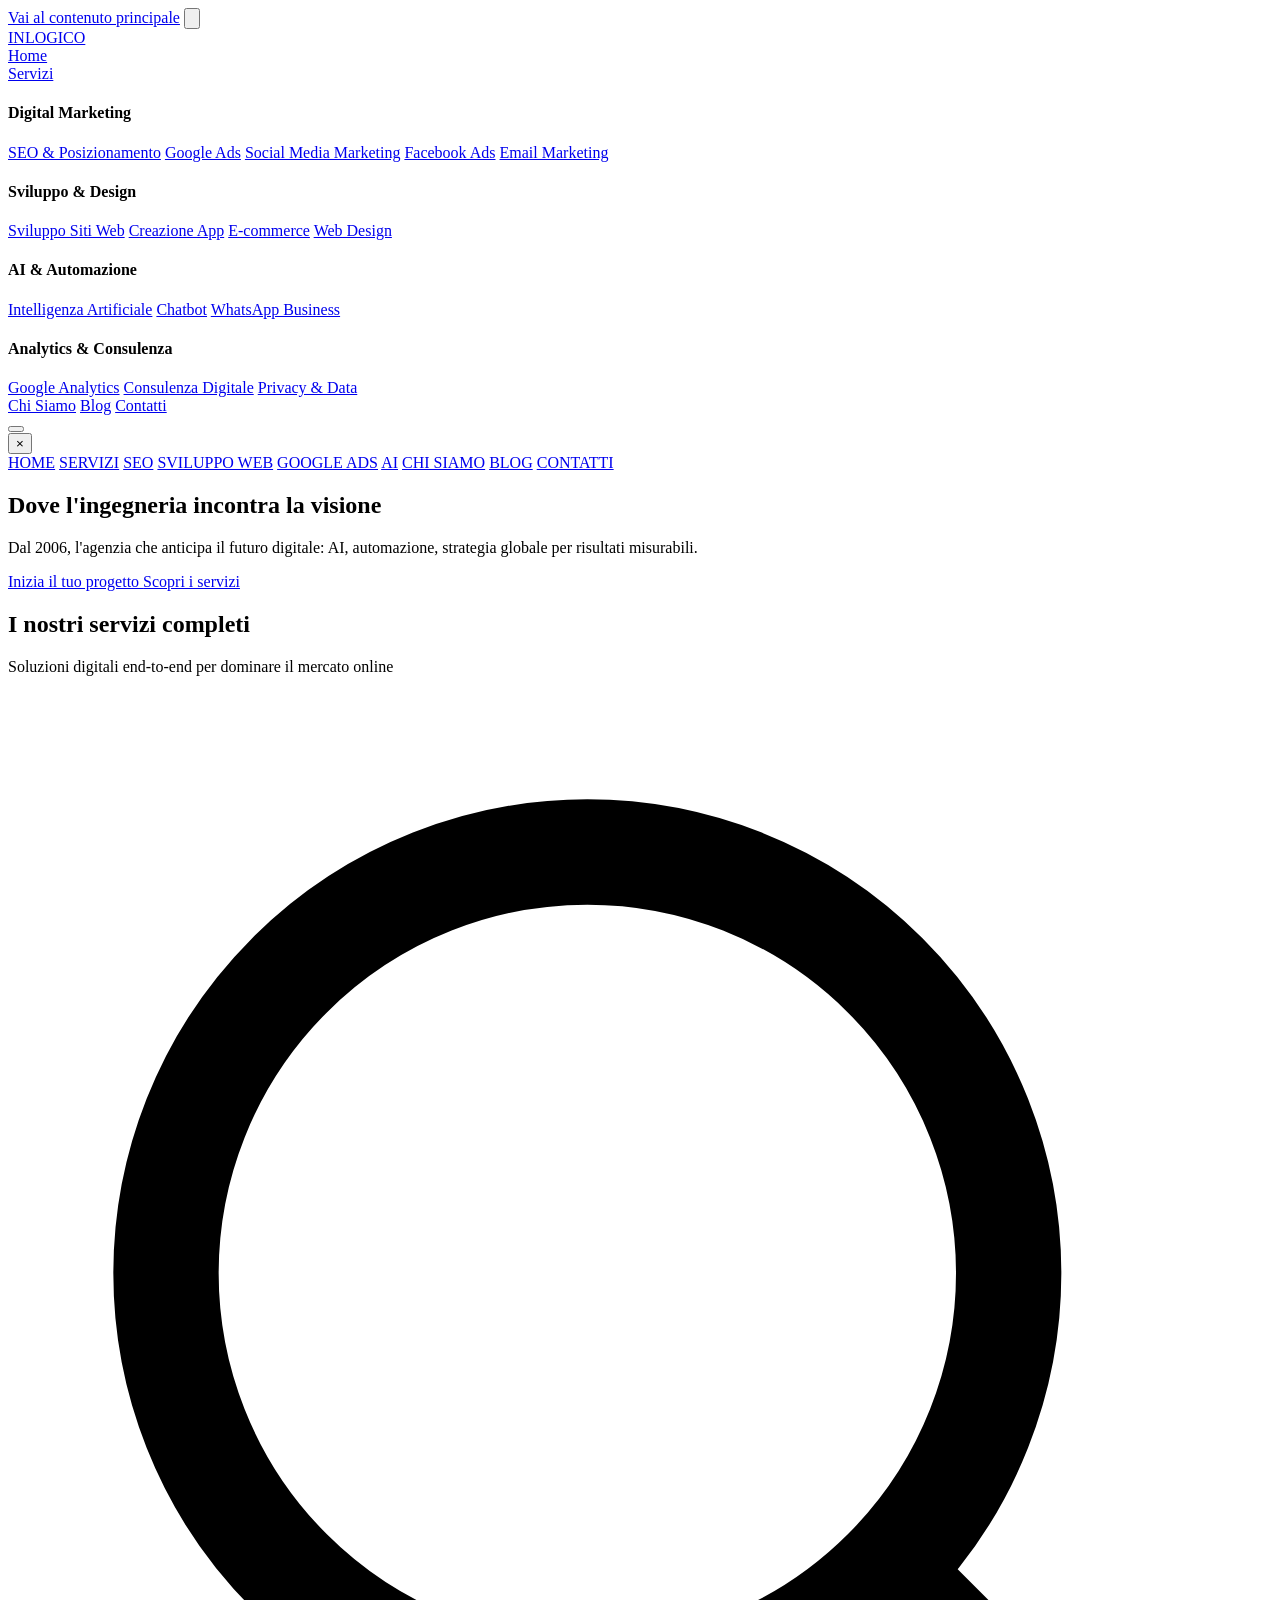
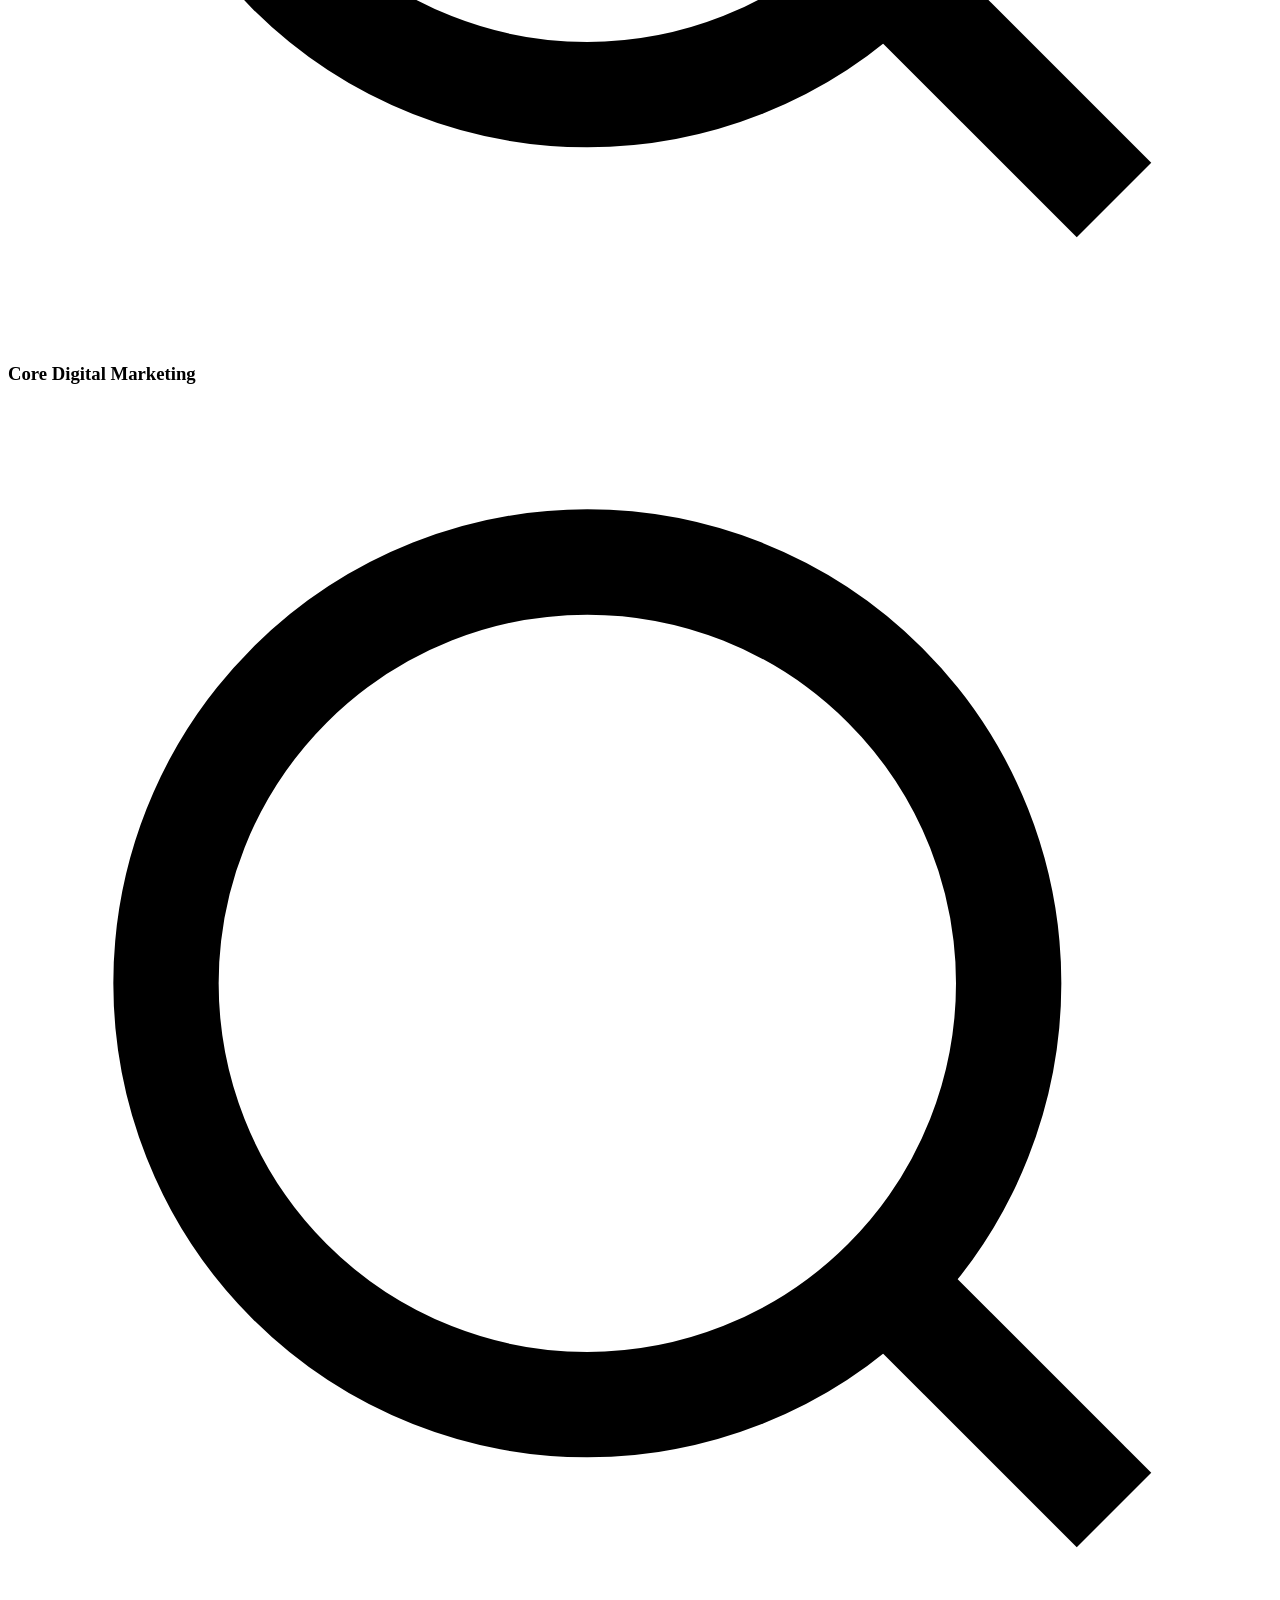
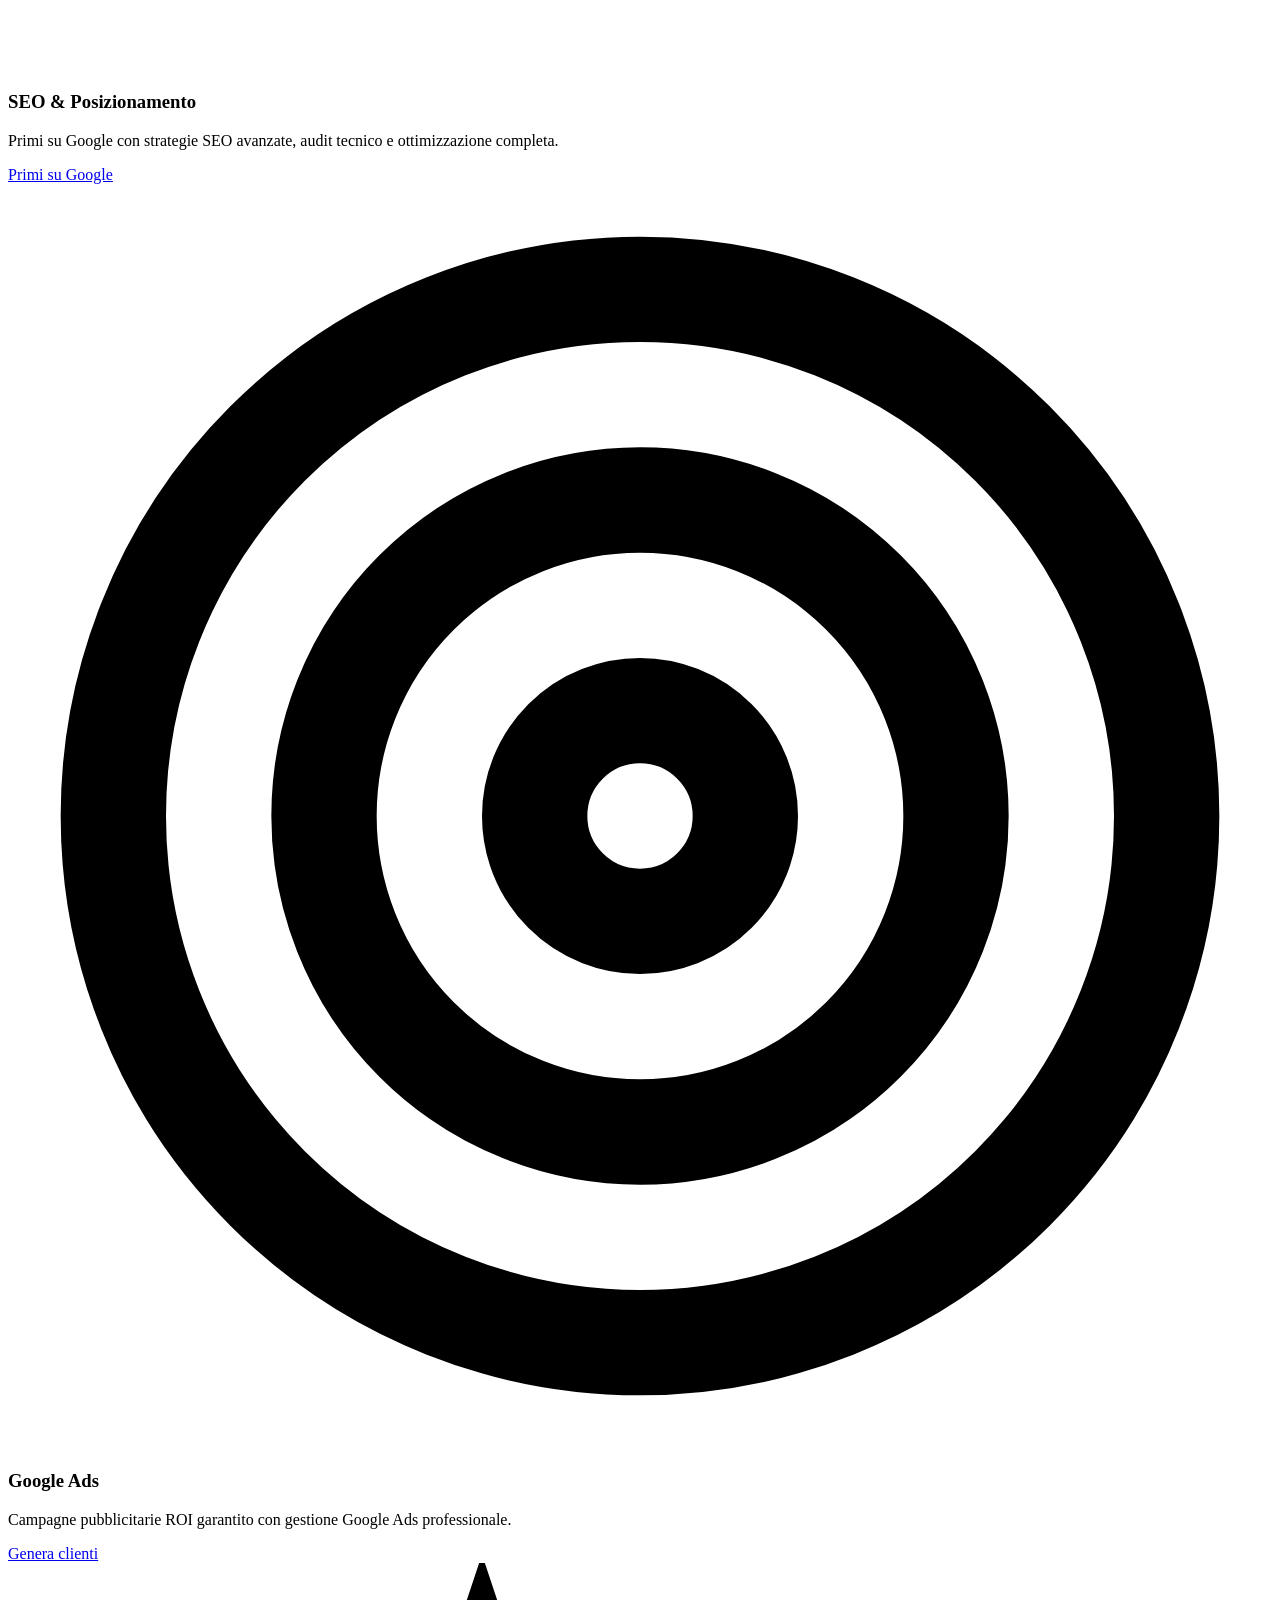
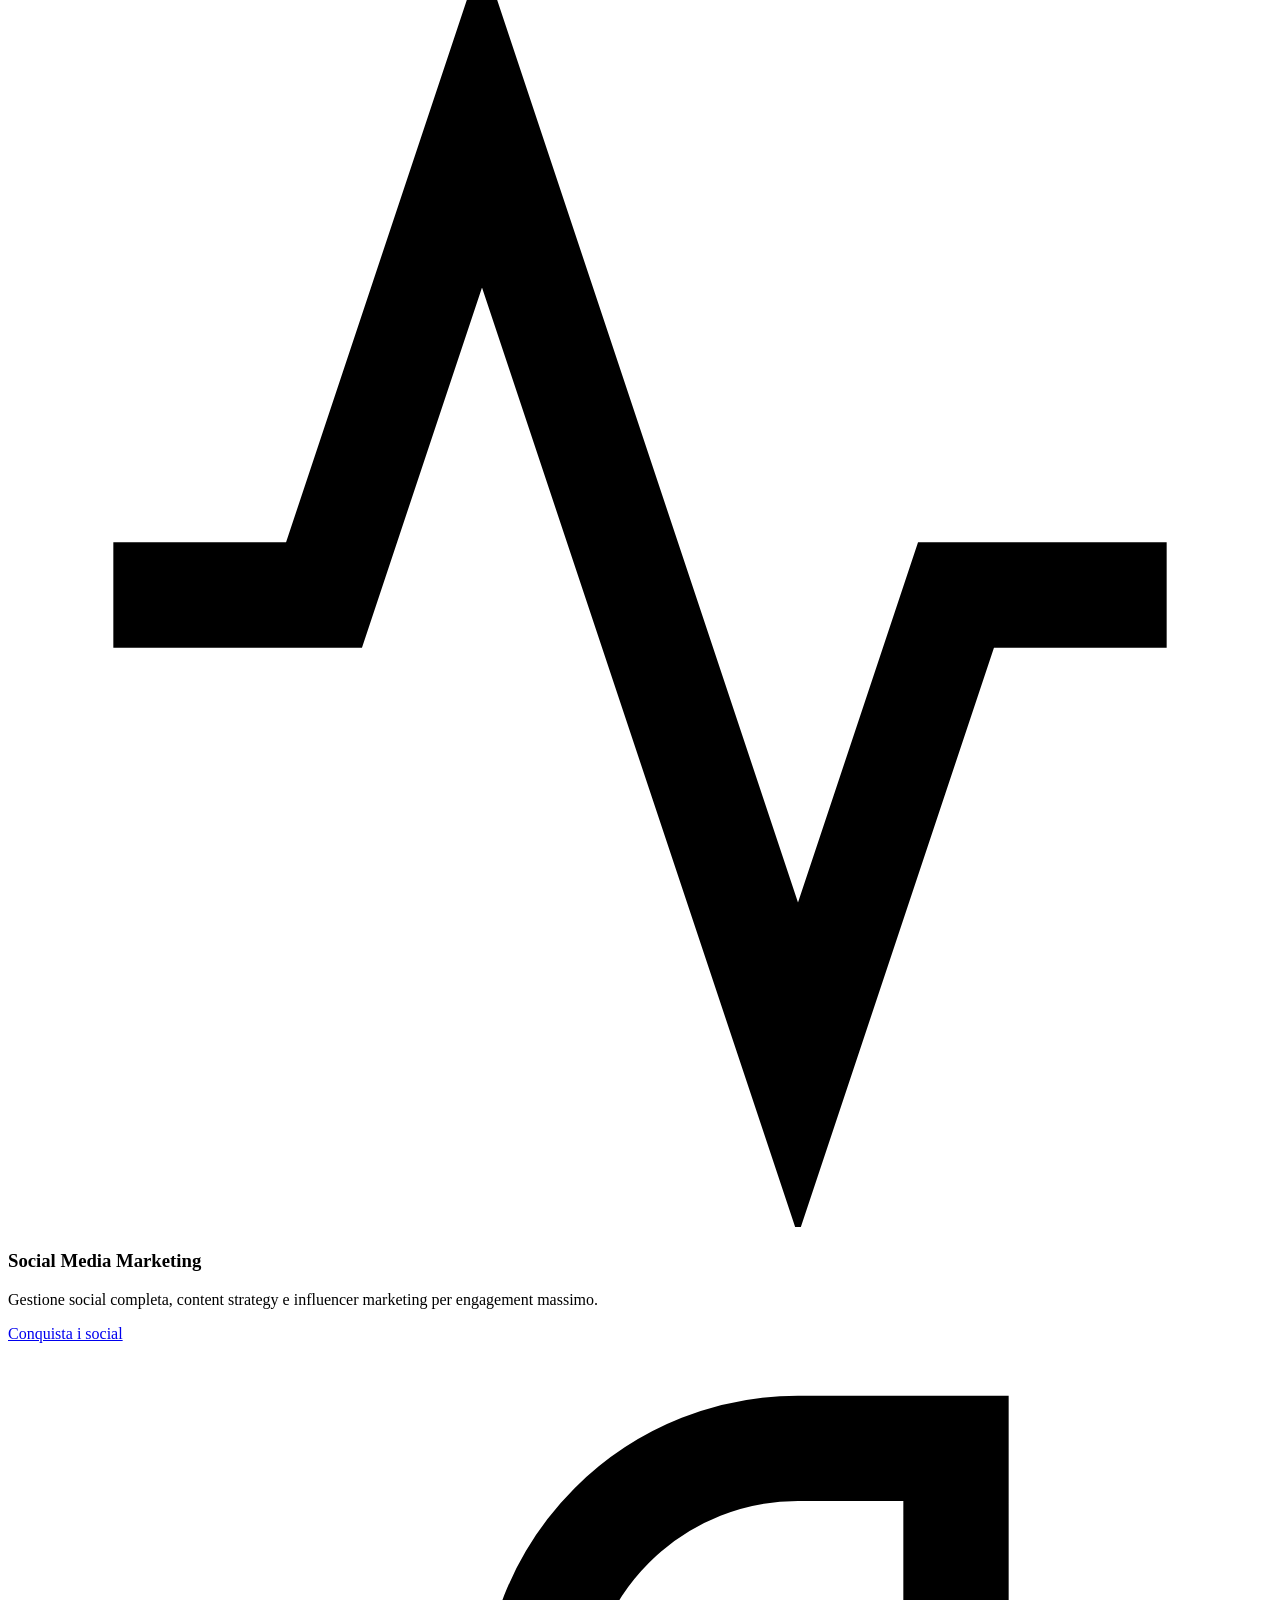
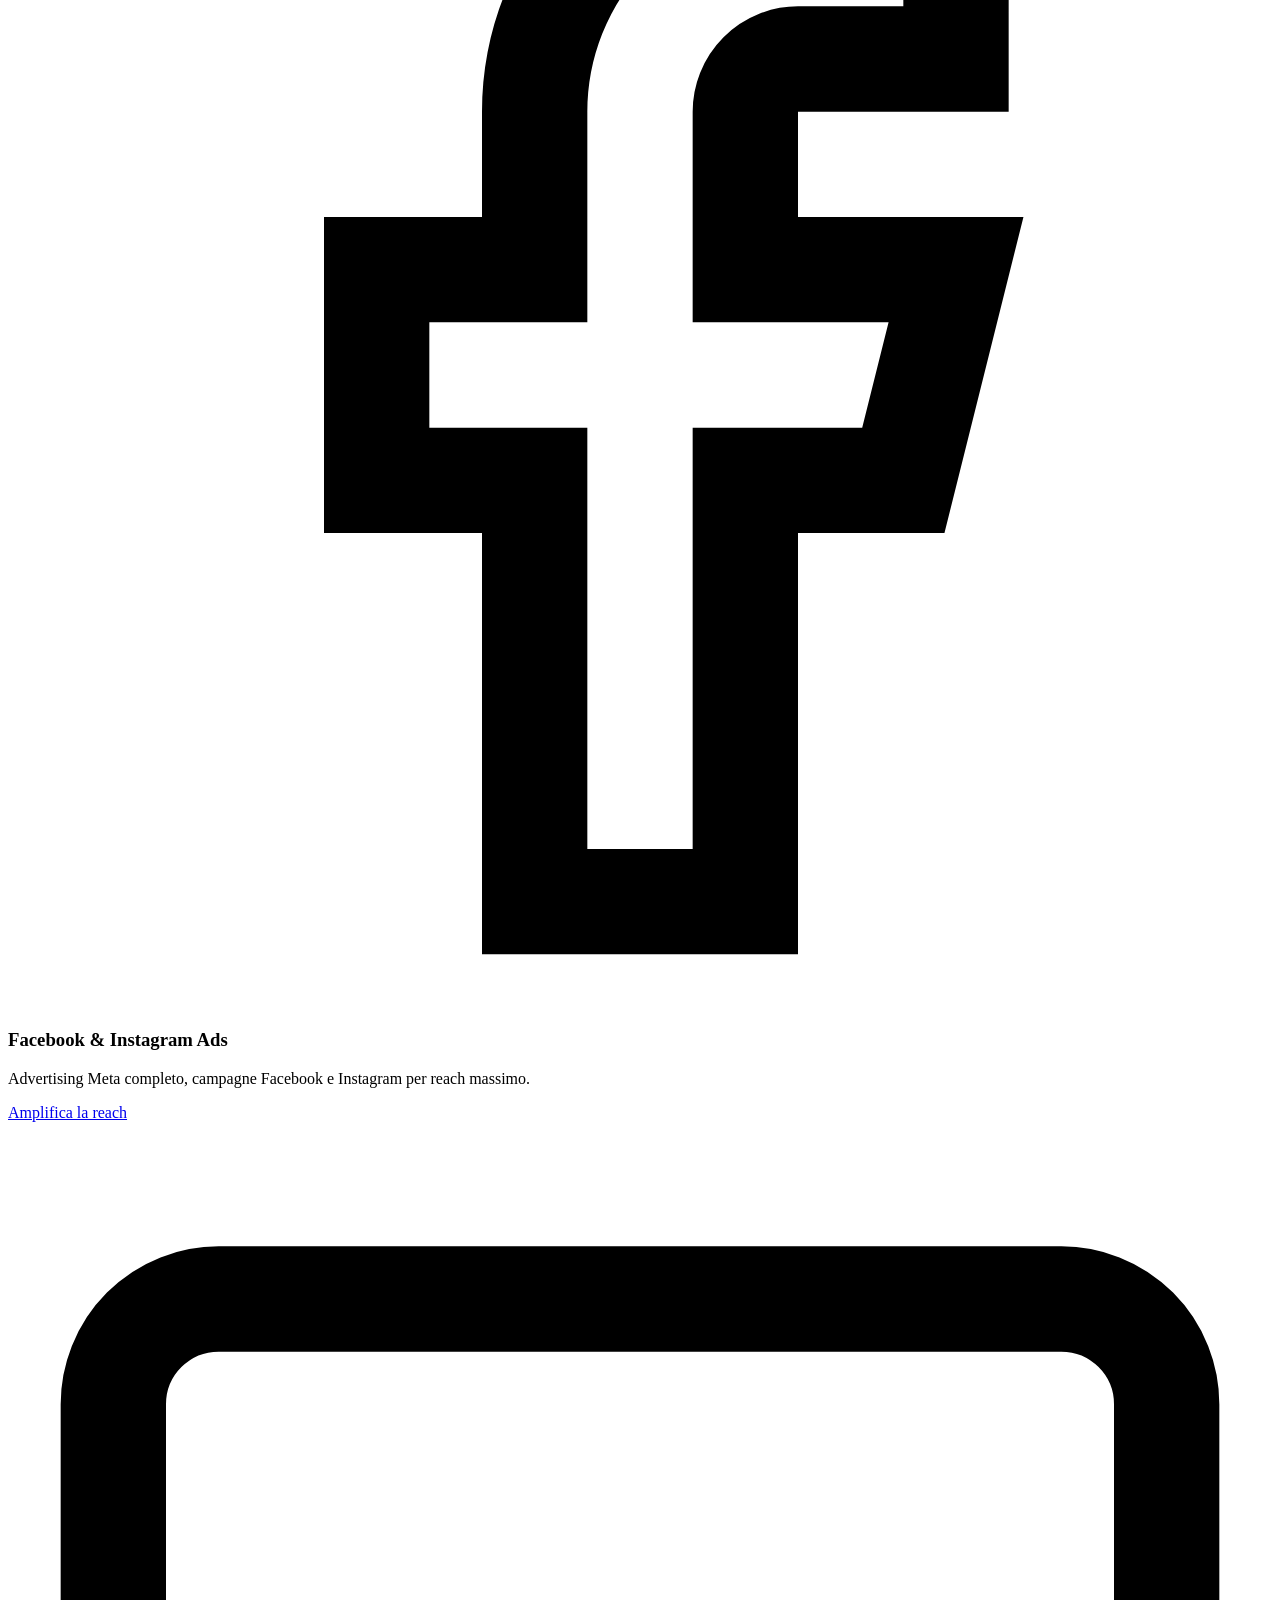
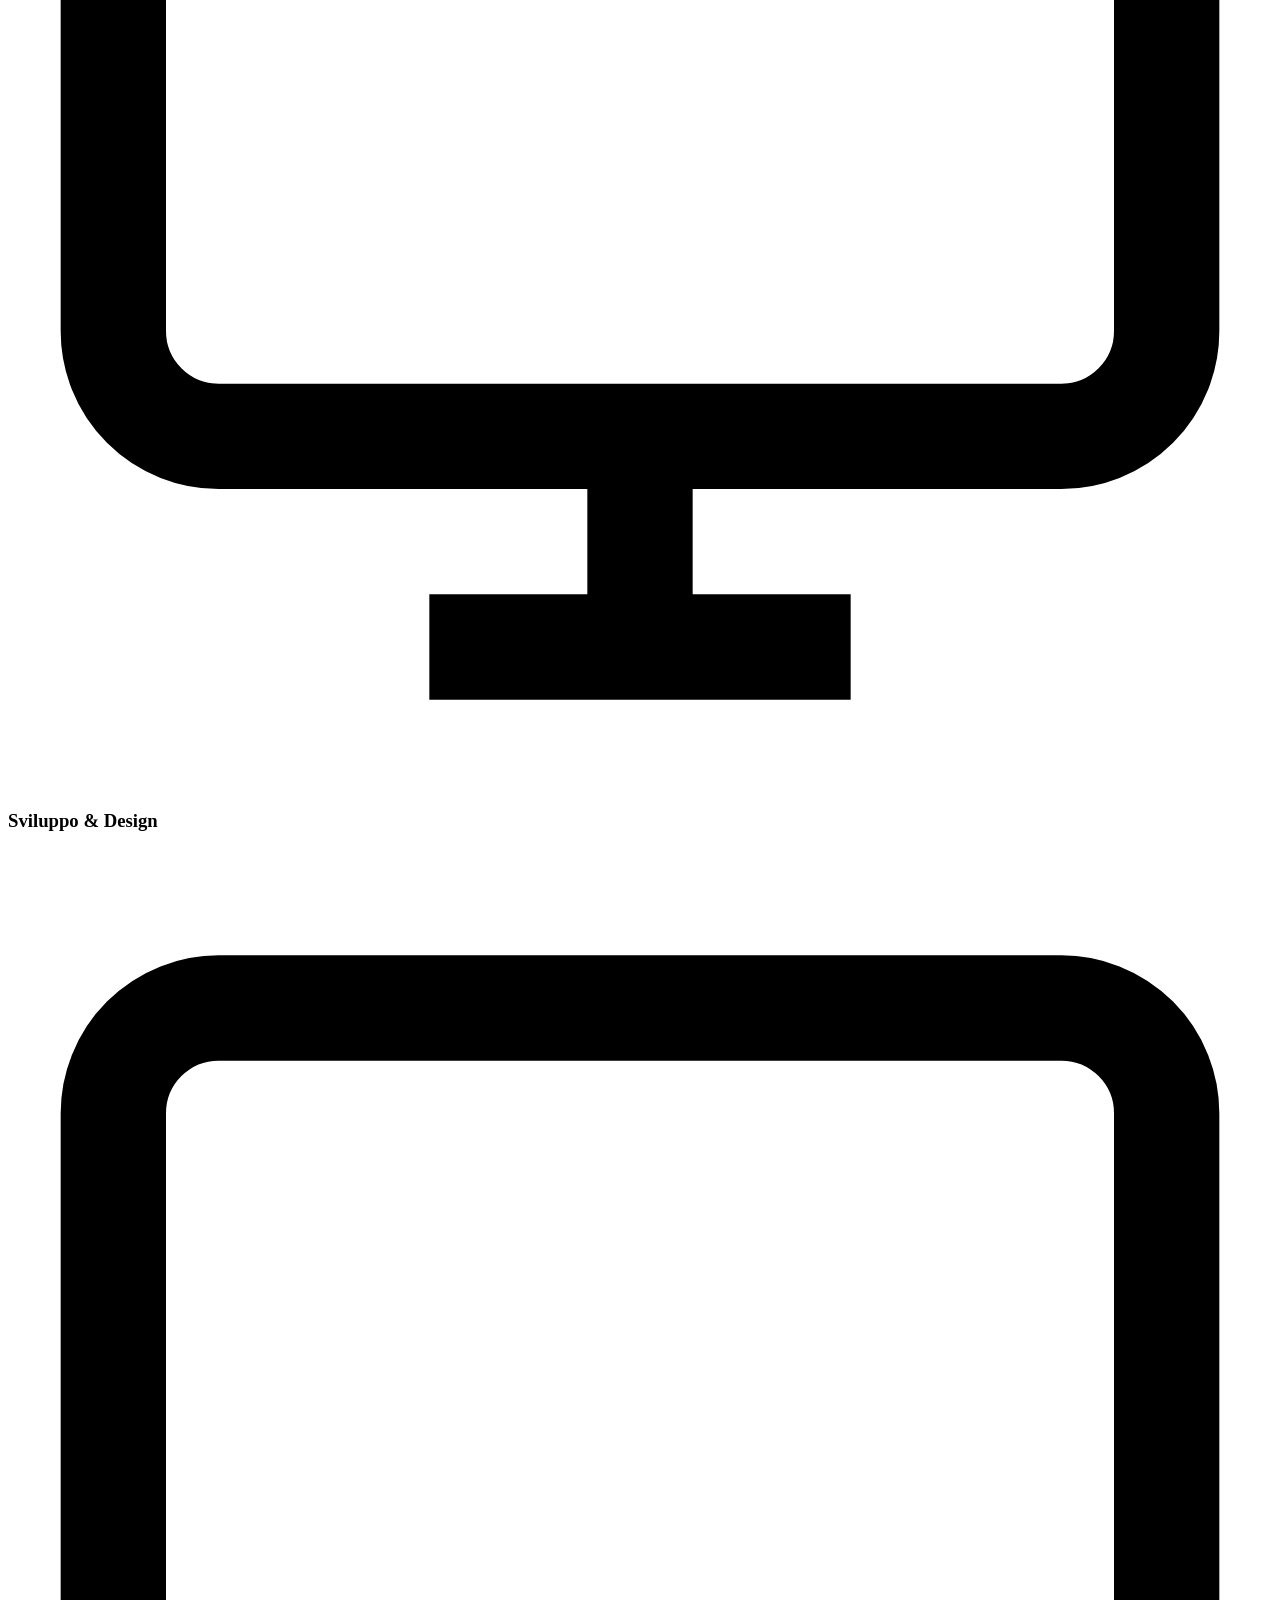
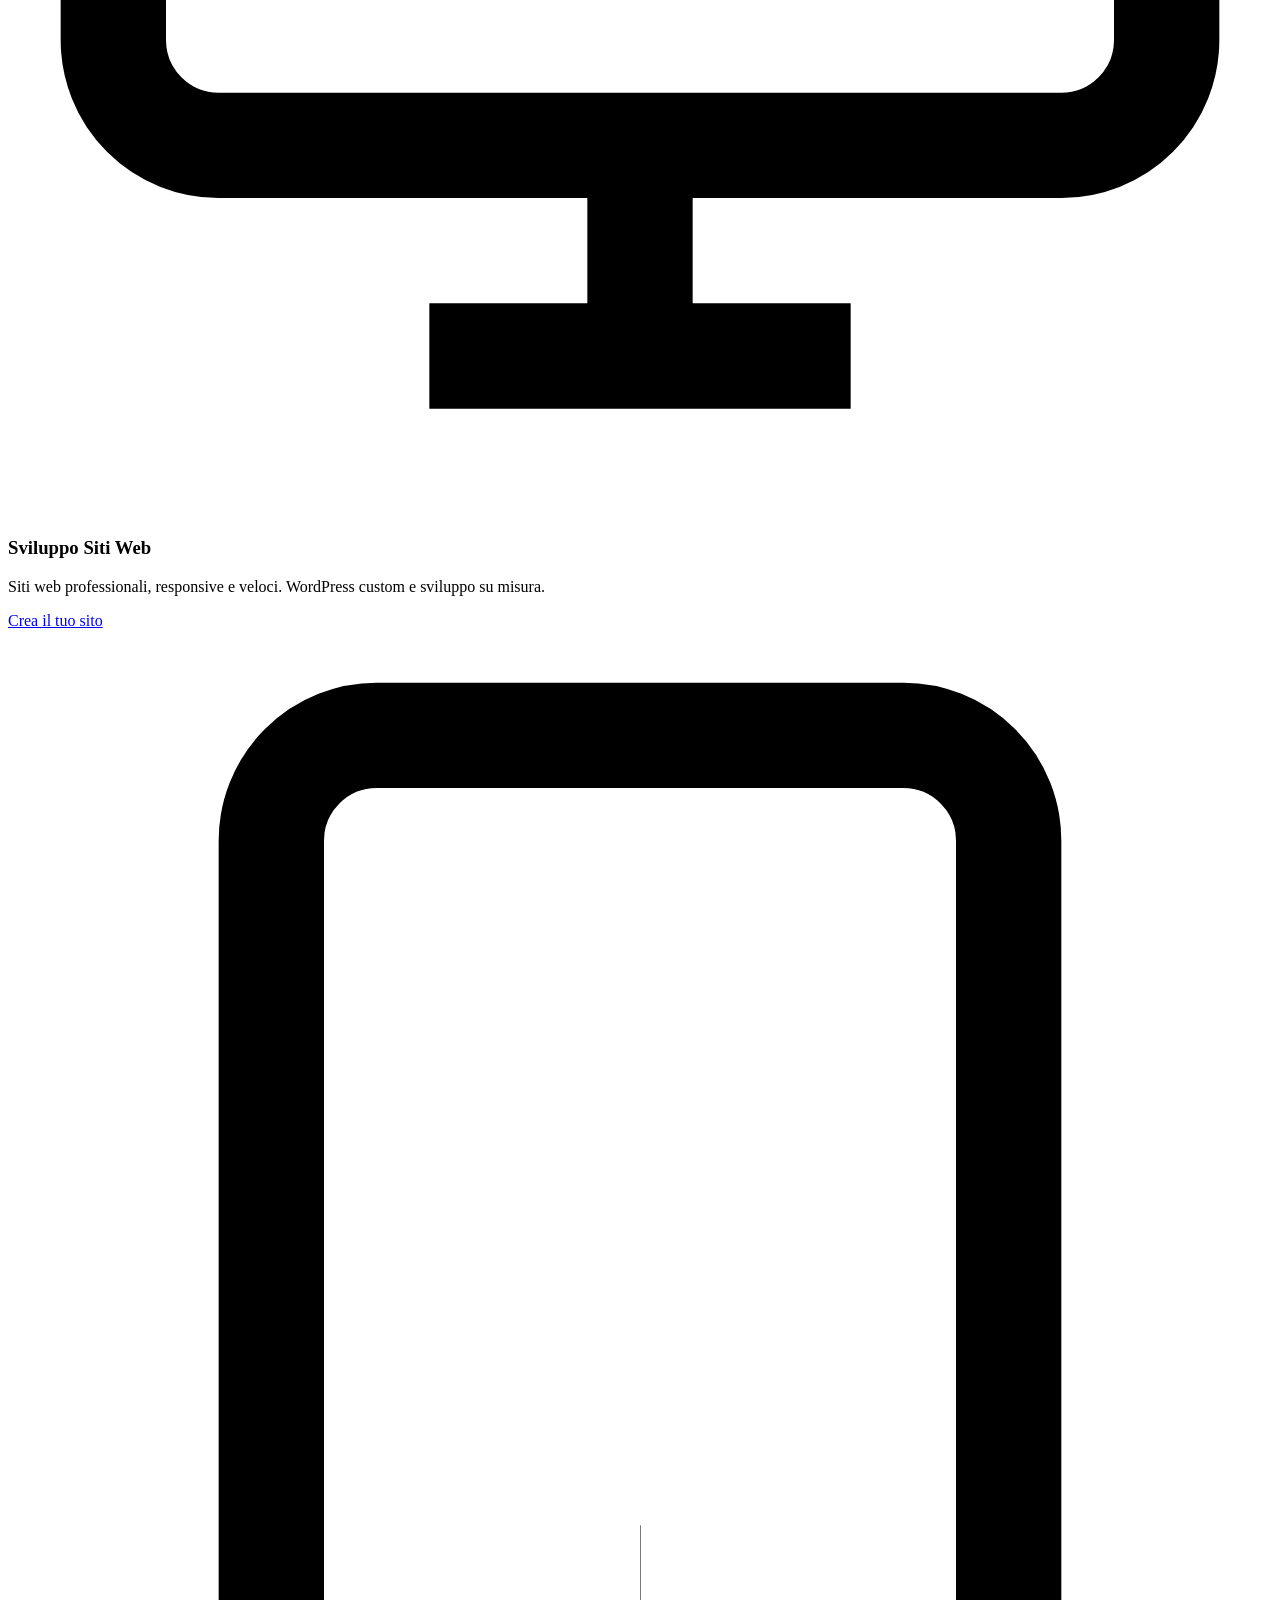
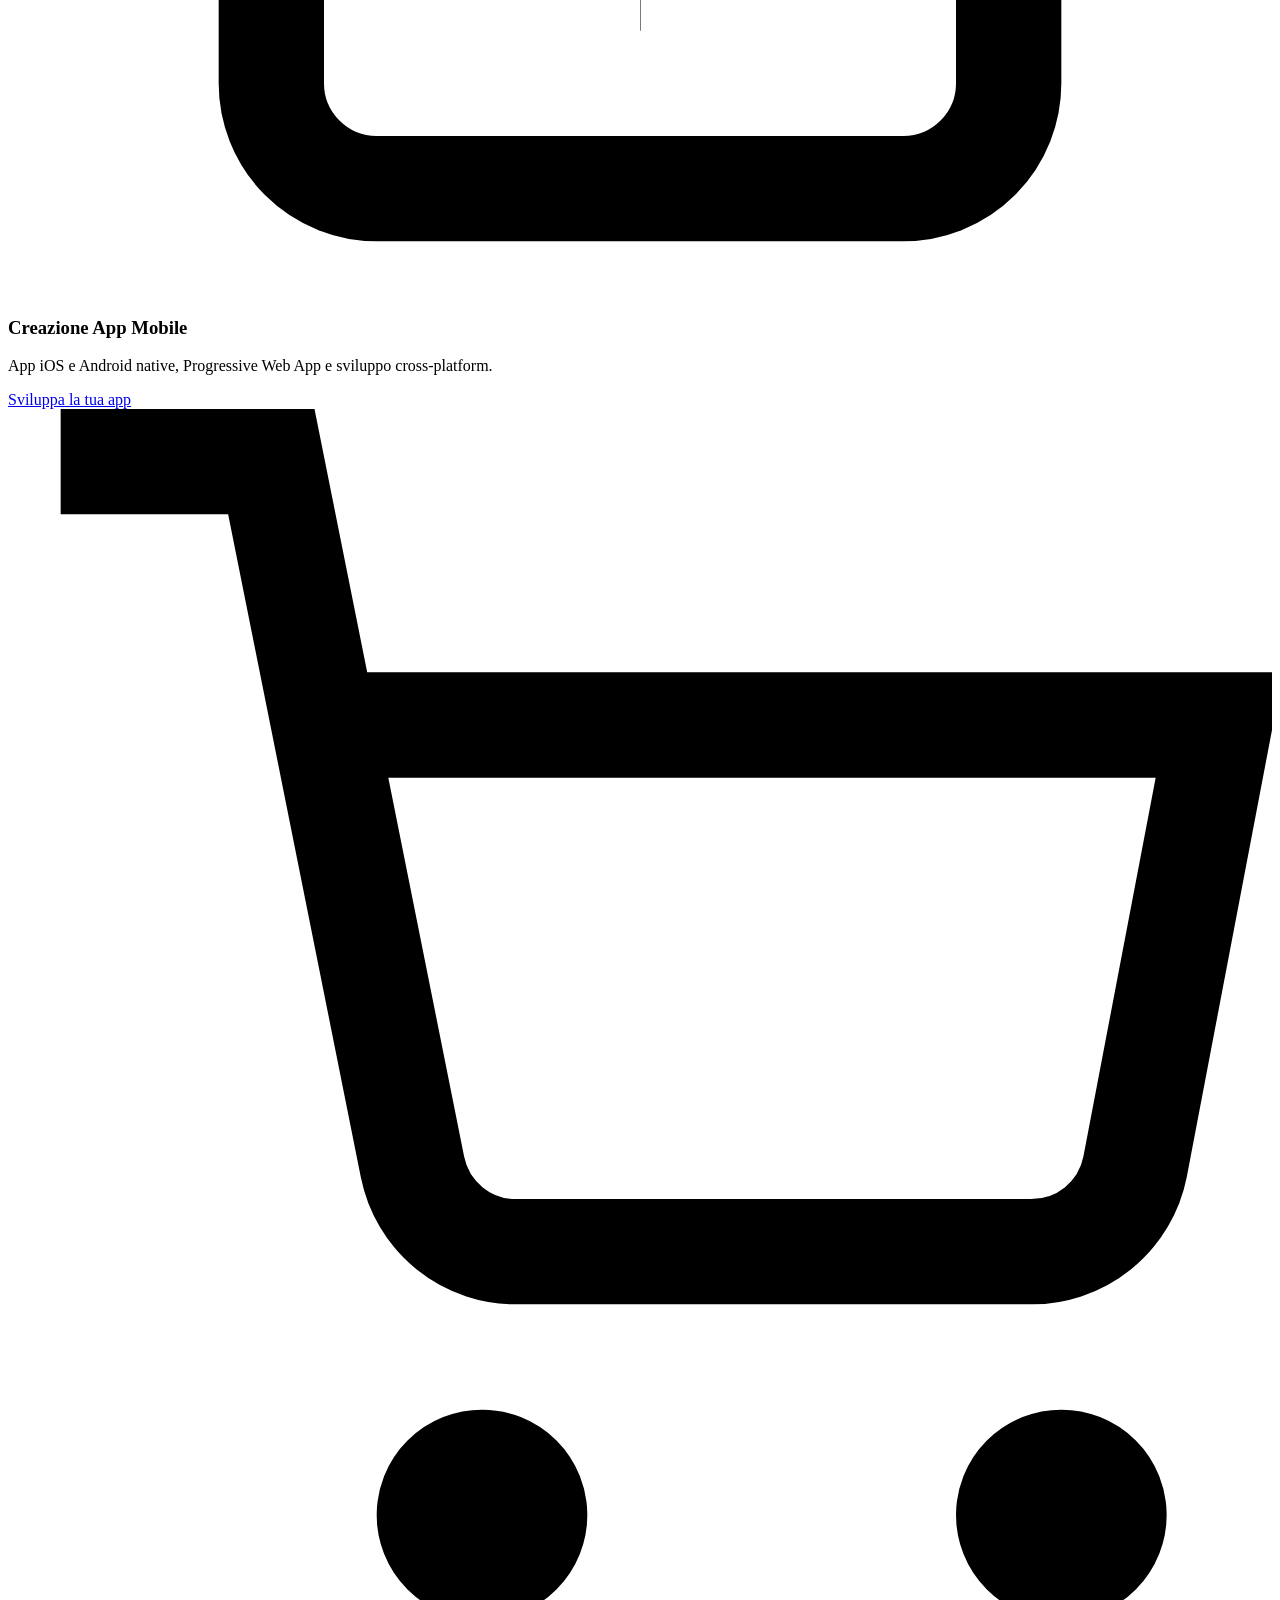
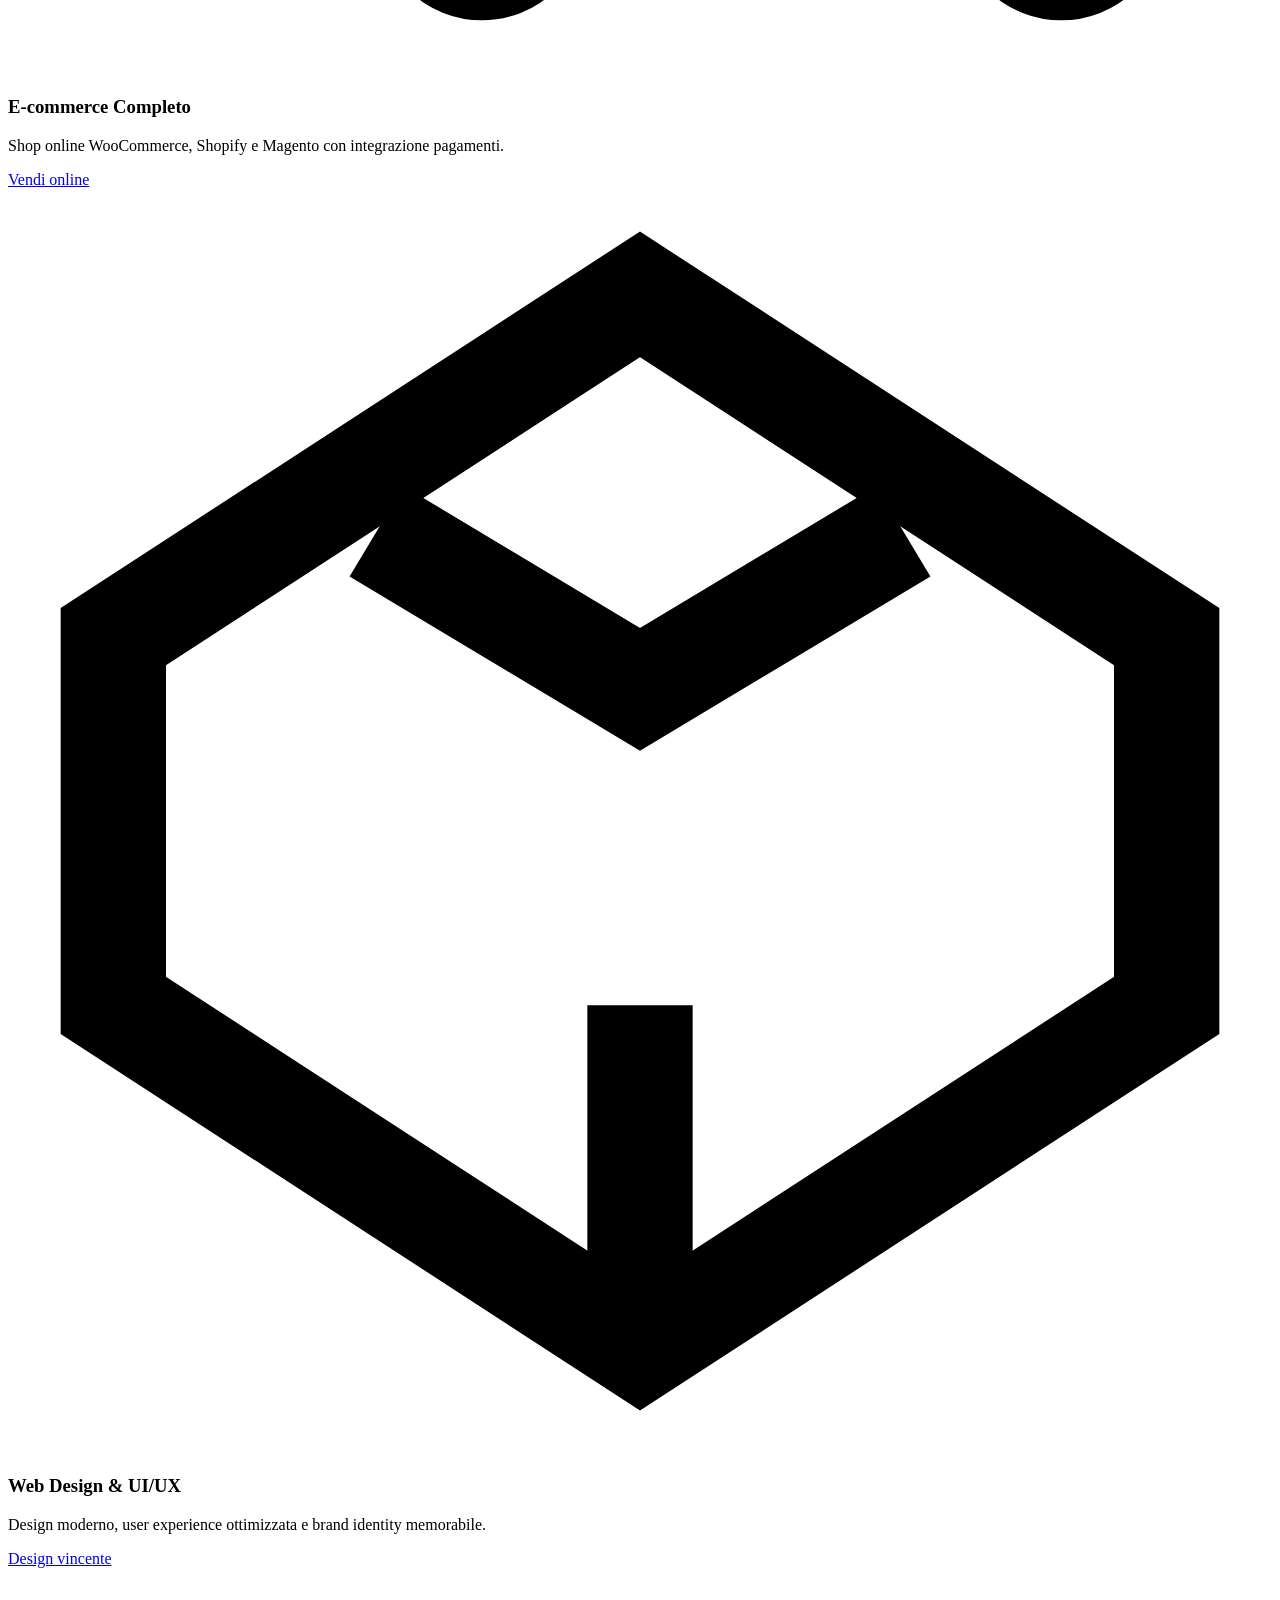
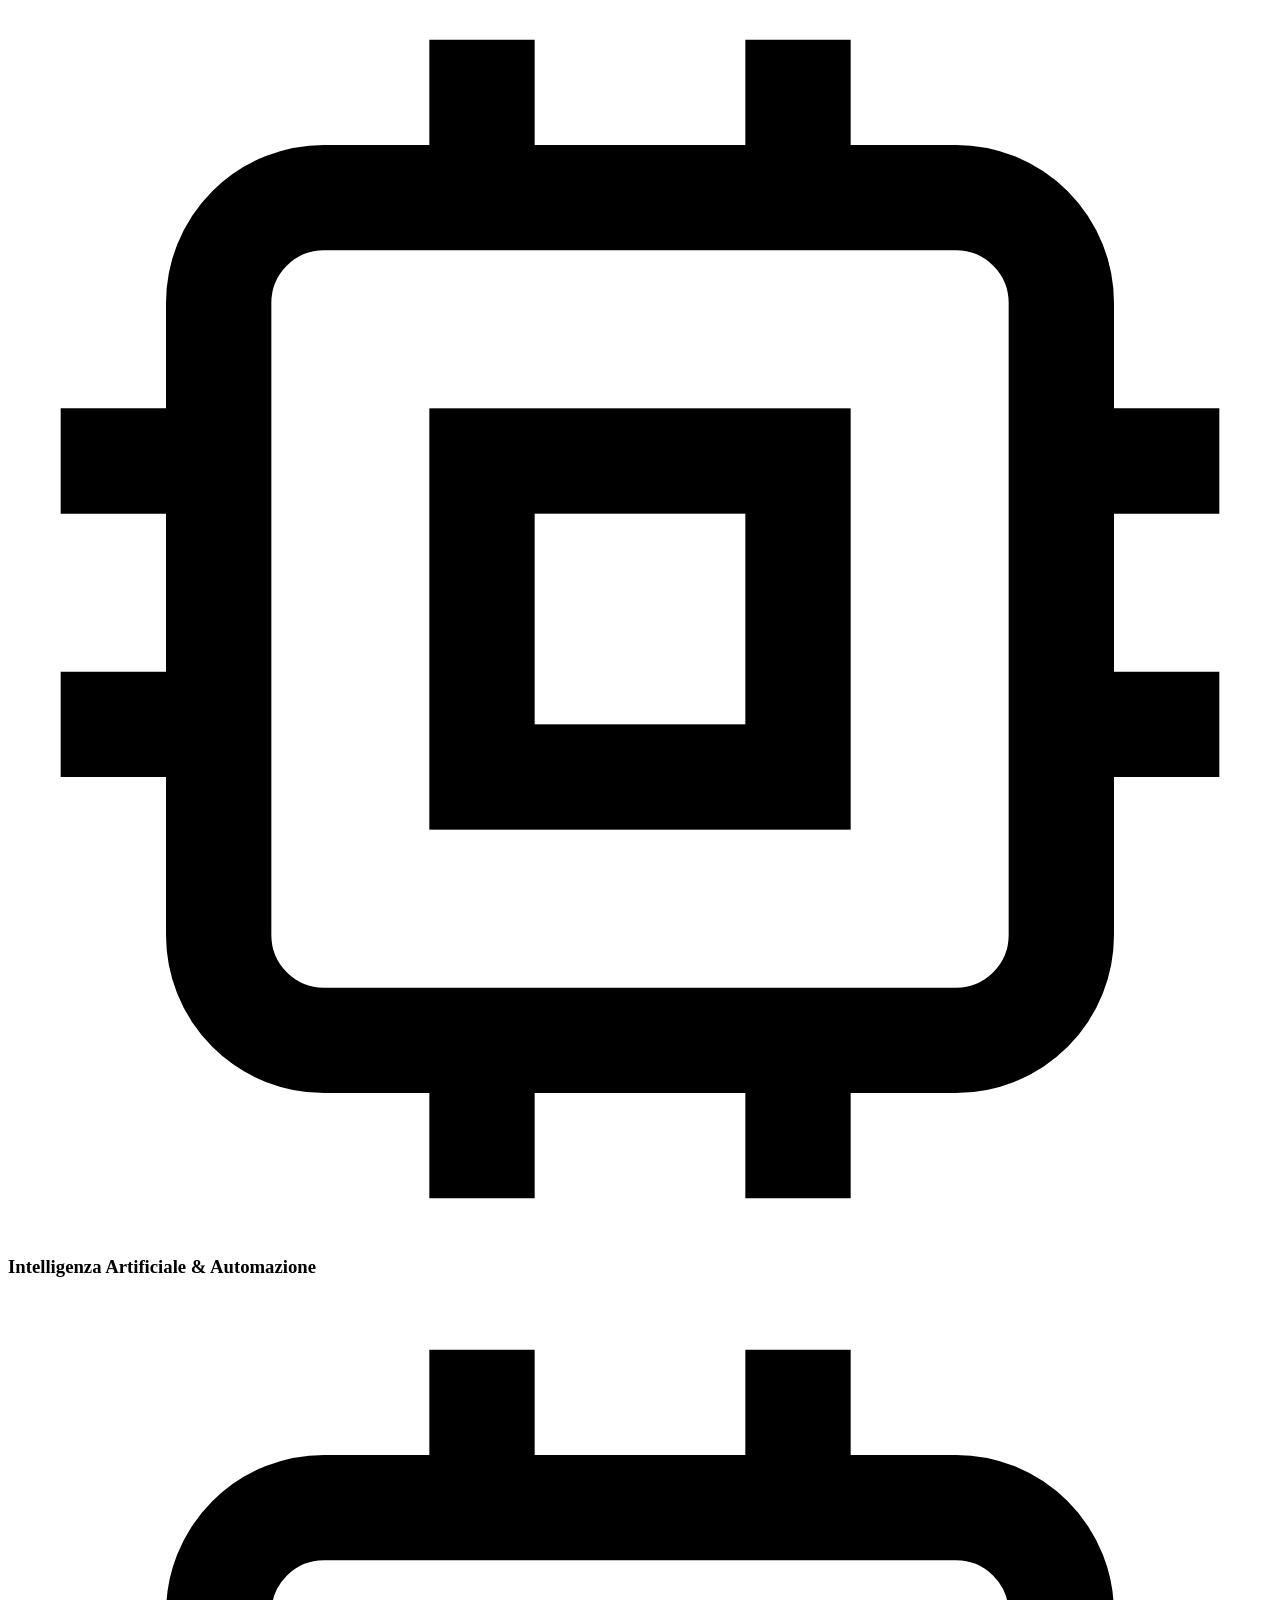
==== commit 2aeec758: "Setup versione modularizzata con nuova struttura CSS/JS" ====
--- a/index.html
+++ b/index.html
@@ -1,46 +1,104 @@
 <!DOCTYPE html>
 <html lang="it">
 <head>
+  <!-- ========================================
+       META TAGS & SEO FOUNDATION
+  ======================================== -->
   <meta charset="UTF-8">
   <meta name="viewport" content="width=device-width, initial-scale=1.0">
   <title>Inlogico - Web Agency Roma | Siti Web & Digital Marketing</title>
   
-  <!-- SEO Meta Tags -->
+  <!-- Primary SEO Meta Tags -->
   <meta name="description" content="Web Agency a Roma specializzata in siti web, SEO, Google Ads e digital marketing. Esperienza dal 2006. Dove l'ingegneria incontra la visione.">
   <meta name="keywords" content="web agency roma, siti web, SEO, Google Ads, digital marketing, sviluppo web">
   <meta name="author" content="Inlogico Web Agency">
-  
-  <!-- Open Graph -->
+  <meta name="robots" content="index, follow">
+  
+  <!-- Open Graph / Facebook -->
+  <meta property="og:type" content="website">
+  <meta property="og:url" content="https://inlogico.com">
   <meta property="og:title" content="Inlogico - Web Agency Roma">
   <meta property="og:description" content="Dove l'ingegneria incontra la visione. Web Agency specializzata in soluzioni digitali innovative.">
-  <meta property="og:type" content="website">
-  <meta property="og:url" content="https://inlogico.com">
-  <meta property="og:image" content="https://inlogico.com/og-image.jpg">
-  
-  <!-- Canonical -->
+  <meta property="og:image" content="https://inlogico.com/assets/images/og-image.jpg">
+  <meta property="og:image:width" content="1200">
+  <meta property="og:image:height" content="630">
+  
+  <!-- Twitter -->
+  <meta property="twitter:card" content="summary_large_image">
+  <meta property="twitter:url" content="https://inlogico.com">
+  <meta property="twitter:title" content="Inlogico - Web Agency Roma">
+  <meta property="twitter:description" content="Dove l'ingegneria incontra la visione. Web Agency specializzata in soluzioni digitali innovative.">
+  <meta property="twitter:image" content="https://inlogico.com/assets/images/og-image.jpg">
+  
+  <!-- Canonical & Alternate -->
   <link rel="canonical" href="https://inlogico.com">
-  
-  <!-- Preload Critical Resources -->
+  <link rel="alternate" hreflang="it" href="https://inlogico.com">
+  <link rel="alternate" hreflang="en" href="https://inlogico.com/en/">
+  
+  <!-- ========================================
+       FAVICON & ICONS
+  ======================================== -->
+  <link rel="icon" type="image/x-icon" href="/favicon.ico">
+  <link rel="icon" type="image/png" sizes="32x32" href="/assets/icons/favicon-32x32.png">
+  <link rel="icon" type="image/png" sizes="16x16" href="/assets/icons/favicon-16x16.png">
+  <link rel="apple-touch-icon" sizes="180x180" href="/assets/icons/apple-touch-icon.png">
+  <link rel="mask-icon" href="/assets/icons/safari-pinned-tab.svg" color="#000000">
+  <meta name="msapplication-TileColor" content="#000000">
+  <meta name="theme-color" content="#ffffff">
+  
+  <!-- ========================================
+       PERFORMANCE & PRELOADING
+  ======================================== -->
+  <!-- Critical Resources Preload -->
   <link rel="preconnect" href="https://fonts.googleapis.com">
   <link rel="preconnect" href="https://fonts.gstatic.com" crossorigin>
-  <link href="https://fonts.googleapis.com/css2?family=Inter:wght@100;200;300;400;500;600;700;800;900&display=swap" rel="stylesheet">
-  
-  <!-- CSS ESTERNO -->
-  <link rel="stylesheet" href="styles.css">
-  
-  <!-- JSON-LD Structured Data -->
+  <link rel="preload" href="https://fonts.googleapis.com/css2?family=Inter:wght@100;200;300;400;500;600;700;800;900&display=swap" as="style" onload="this.onload=null;this.rel='stylesheet'">
+  <noscript><link rel="stylesheet" href="https://fonts.googleapis.com/css2?family=Inter:wght@100;200;300;400;500;600;700;800;900&display=swap"></noscript>
+  
+  <!-- Preload Critical CSS -->
+  <link rel="preload" href="/css/01-base.css" as="style">
+  <link rel="preload" href="/css/02-components.css" as="style">
+  
+  <!-- DNS Prefetch -->
+  <link rel="dns-prefetch" href="//www.google-analytics.com">
+  <link rel="dns-prefetch" href="//www.googletagmanager.com">
+  
+  <!-- ========================================
+       MODULAR CSS IMPORTS
+  ======================================== -->
+  <!-- Core Foundation -->
+  <link rel="stylesheet" href="/css/01-base.css">
+  
+  <!-- UI Components -->
+  <link rel="stylesheet" href="/css/02-components.css">
+  
+  <!-- Layout System -->
+  <link rel="stylesheet" href="/css/03-layout.css">
+  
+  <!-- Page Sections -->
+  <link rel="stylesheet" href="/css/04-sections.css">
+  
+  <!-- ========================================
+       STRUCTURED DATA - ORGANIZATION
+  ======================================== -->
   <script type="application/ld+json">
   {
     "@context": "https://schema.org",
     "@type": "Organization",
     "name": "Inlogico Web Agency",
-    "description": "Web Agency a Roma specializzata in siti web, SEO e digital marketing",
+    "description": "Web Agency a Roma specializzata in siti web, SEO e digital marketing dal 2006",
     "url": "https://inlogico.com",
-    "logo": "https://inlogico.com/logo.png",
+    "logo": {
+      "@type": "ImageObject",
+      "url": "https://inlogico.com/assets/images/logo.png",
+      "width": 300,
+      "height": 100
+    },
     "address": {
       "@type": "PostalAddress",
       "streetAddress": "Via Monte della Vecchia Quercia, 28/B",
-      "addressLocality": "Formello (Roma)", 
+      "addressLocality": "Formello",
+      "addressRegion": "Roma", 
       "postalCode": "00060",
       "addressCountry": "IT"
     },
@@ -48,21 +106,110 @@
       "@type": "ContactPoint",
       "telephone": "+39-328-8144105",
       "contactType": "customer service",
-      "email": "inlogico@gmail.com"
+      "email": "inlogico@gmail.com",
+      "availableLanguage": ["Italian", "English"]
     },
     "foundingDate": "2006",
+    "employees": {
+      "@type": "QuantitativeValue",
+      "value": "5-15"
+    },
+    "areaServed": {
+      "@type": "Place",
+      "name": "Italy"
+    },
     "sameAs": [
       "https://www.facebook.com/inlogico",
-      "https://www.linkedin.com/company/inlogico"
+      "https://www.linkedin.com/company/inlogico",
+      "https://www.instagram.com/inlogico",
+      "https://twitter.com/inlogico"
+    ],
+    "priceRange": "€€€",
+    "aggregateRating": {
+      "@type": "AggregateRating",
+      "ratingValue": "4.9",
+      "bestRating": "5",
+      "worstRating": "1",
+      "ratingCount": "127"
+    }
+  }
+  </script>
+
+  <!-- ========================================
+       WEBSITE STRUCTURED DATA
+  ======================================== -->
+  <script type="application/ld+json">
+  {
+    "@context": "https://schema.org",
+    "@type": "WebSite",
+    "name": "Inlogico Web Agency",
+    "url": "https://inlogico.com",
+    "potentialAction": {
+      "@type": "SearchAction",
+      "target": {
+        "@type": "EntryPoint",
+        "urlTemplate": "https://inlogico.com/search?q={search_term_string}"
+      },
+      "query-input": "required name=search_term_string"
+    }
+  }
+  </script>
+
+  <!-- ========================================
+       PROFESSIONAL SERVICE STRUCTURED DATA
+  ======================================== -->
+  <script type="application/ld+json">
+  {
+    "@context": "https://schema.org",
+    "@type": "ProfessionalService",
+    "name": "Inlogico Web Agency",
+    "image": "https://inlogico.com/assets/images/logo.png",
+    "description": "Web Agency specializzata in sviluppo siti web, SEO, Google Ads e digital marketing a Roma",
+    "address": {
+      "@type": "PostalAddress",
+      "streetAddress": "Via Monte della Vecchia Quercia, 28/B",
+      "addressLocality": "Formello",
+      "addressRegion": "Roma",
+      "postalCode": "00060",
+      "addressCountry": "IT"
+    },
+    "geo": {
+      "@type": "GeoCoordinates",
+      "latitude": "42.1359",
+      "longitude": "12.3536"
+    },
+    "telephone": "+39-328-8144105",
+    "email": "inlogico@gmail.com",
+    "url": "https://inlogico.com",
+    "openingHours": "Mo-Fr 09:00-18:00, Sa 09:00-13:00",
+    "priceRange": "€€€",
+    "serviceType": [
+      "Web Development",
+      "SEO Services", 
+      "Digital Marketing",
+      "Google Ads Management",
+      "E-commerce Development"
     ]
   }
   </script>
 </head>
 
 <body>
-  <!-- Dark Mode Toggle -->
-  <button class="theme-toggle" id="theme-toggle" aria-label="Toggle dark mode">
-    <svg viewBox="0 0 24 24" fill="none" stroke="currentColor" stroke-width="2" stroke-linecap="round" stroke-linejoin="round">
+  <!-- ========================================
+       ACCESSIBILITY & SKIP LINKS
+  ======================================== -->
+  <a href="#main-content" class="skip-link sr-only">Vai al contenuto principale</a>
+  
+  <!-- ========================================
+       DARK MODE TOGGLE
+  ======================================== -->
+  <button 
+    class="theme-toggle" 
+    id="theme-toggle" 
+    aria-label="Cambia tema scuro/chiaro"
+    title="Cambia tema"
+  >
+    <svg viewBox="0 0 24 24" fill="none" stroke="currentColor" stroke-width="2" stroke-linecap="round" stroke-linejoin="round" aria-hidden="true">
       <circle cx="12" cy="12" r="5"></circle>
       <line x1="12" y1="1" x2="12" y2="3"></line>
       <line x1="12" y1="21" x2="12" y2="23"></line>
@@ -75,226 +222,286 @@
     </svg>
   </button>
 
-  <!-- Header -->
-  <header class="header">
+  <!-- ========================================
+       HEADER & NAVIGATION
+  ======================================== -->
+  <header class="header" role="banner">
     <div class="container">
       <div class="header-content">
-        <a href="/" class="logo">INLOGICO</a>
-        
-        <nav class="nav">
-          <a href="/" class="nav-link active">Home</a>
+        <!-- Logo -->
+        <a href="/" class="logo" aria-label="Inlogico Web Agency - Homepage">
+          INLOGICO
+        </a>
+        
+        <!-- Desktop Navigation -->
+        <nav class="nav" role="navigation" aria-label="Menu principale">
+          <a href="/" class="nav-link active" aria-current="page">Home</a>
+          
+          <!-- Services Dropdown -->
           <div class="nav-dropdown">
-            <a href="/servizi/" class="nav-link">Servizi</a>
-            <div class="dropdown-content">
+            <a href="/servizi/" class="nav-link" aria-haspopup="true" aria-expanded="false">
+              Servizi
+            </a>
+            <div class="dropdown-content" role="menu">
               <div class="dropdown-section">
                 <h4>Digital Marketing</h4>
-                <a href="/servizi/seo/">SEO & Posizionamento</a>
-                <a href="/servizi/google-ads/">Google Ads</a>
-                <a href="/servizi/social-media-marketing/">Social Media Marketing</a>
-                <a href="/servizi/facebook-ads/">Facebook Ads</a>
-                <a href="/servizi/email-marketing/">Email Marketing</a>
+                <a href="/servizi/seo/" role="menuitem">SEO & Posizionamento</a>
+                <a href="/servizi/google-ads/" role="menuitem">Google Ads</a>
+                <a href="/servizi/social-media-marketing/" role="menuitem">Social Media Marketing</a>
+                <a href="/servizi/facebook-ads/" role="menuitem">Facebook Ads</a>
+                <a href="/servizi/email-marketing/" role="menuitem">Email Marketing</a>
               </div>
               <div class="dropdown-section">
                 <h4>Sviluppo & Design</h4>
-                <a href="/servizi/sviluppo-siti-web/">Sviluppo Siti Web</a>
-                <a href="/servizi/creazione-app/">Creazione App</a>
-                <a href="/servizi/e-commerce/">E-commerce</a>
-                <a href="/servizi/web-design/">Web Design</a>
+                <a href="/servizi/sviluppo-siti-web/" role="menuitem">Sviluppo Siti Web</a>
+                <a href="/servizi/creazione-app/" role="menuitem">Creazione App</a>
+                <a href="/servizi/e-commerce/" role="menuitem">E-commerce</a>
+                <a href="/servizi/web-design/" role="menuitem">Web Design</a>
               </div>
               <div class="dropdown-section">
                 <h4>AI & Automazione</h4>
-                <a href="/servizi/intelligenza-artificiale/">Intelligenza Artificiale</a>
-                <a href="/servizi/chatbot/">Chatbot</a>
-                <a href="/servizi/whatsapp-business/">WhatsApp Business</a>
+                <a href="/servizi/intelligenza-artificiale/" role="menuitem">Intelligenza Artificiale</a>
+                <a href="/servizi/chatbot/" role="menuitem">Chatbot</a>
+                <a href="/servizi/whatsapp-business/" role="menuitem">WhatsApp Business</a>
               </div>
               <div class="dropdown-section">
                 <h4>Analytics & Consulenza</h4>
-                <a href="/servizi/google-analytics/">Google Analytics</a>
-                <a href="/servizi/consulenza-digitale/">Consulenza Digitale</a>
-                <a href="/servizi/privacy-data-marketing/">Privacy & Data</a>
+                <a href="/servizi/google-analytics/" role="menuitem">Google Analytics</a>
+                <a href="/servizi/consulenza-digitale/" role="menuitem">Consulenza Digitale</a>
+                <a href="/servizi/privacy-data-marketing/" role="menuitem">Privacy & Data</a>
               </div>
             </div>
           </div>
+          
           <a href="/chi-siamo/" class="nav-link">Chi Siamo</a>
           <a href="/blog/" class="nav-link">Blog</a>
           <a href="/contatti/" class="nav-link">Contatti</a>
         </nav>
 
-        <button class="mobile-menu-btn" id="mobile-menu-btn" aria-label="Menu" aria-expanded="false">
-          <span></span>
-          <span></span>
-          <span></span>
+        <!-- Mobile Menu Button -->
+        <button 
+          class="mobile-menu-btn" 
+          id="mobile-menu-btn" 
+          aria-label="Apri menu di navigazione" 
+          aria-expanded="false"
+          aria-controls="mobile-menu"
+        >
+          <span aria-hidden="true"></span>
+          <span aria-hidden="true"></span>
+          <span aria-hidden="true"></span>
         </button>
         
-        <div class="mobile-menu" id="mobile-menu" role="dialog" aria-modal="true">
-          <button class="close-btn" id="close-menu" aria-label="Chiudi menu">×</button>
-          <a href="/">HOME</a>
-          <a href="/servizi/">SERVIZI</a>
-          <a href="/servizi/seo/">SEO</a>
-          <a href="/servizi/sviluppo-siti-web/">SVILUPPO WEB</a>
-          <a href="/servizi/google-ads/">GOOGLE ADS</a>
-          <a href="/servizi/intelligenza-artificiale/">AI</a>
-          <a href="/chi-siamo/">CHI SIAMO</a>
-          <a href="/blog/">BLOG</a>
-          <a href="/contatti/">CONTATTI</a>
+        <!-- Mobile Menu -->
+        <div 
+          class="mobile-menu" 
+          id="mobile-menu" 
+          role="dialog" 
+          aria-modal="true"
+          aria-label="Menu di navigazione mobile"
+          aria-hidden="true"
+        >
+          <button 
+            class="close-btn" 
+            id="close-menu" 
+            aria-label="Chiudi menu di navigazione"
+          >
+            ×
+          </button>
+          
+          <nav role="navigation" aria-label="Menu mobile">
+            <a href="/">HOME</a>
+            <a href="/servizi/">SERVIZI</a>
+            <a href="/servizi/seo/">SEO</a>
+            <a href="/servizi/sviluppo-siti-web/">SVILUPPO WEB</a>
+            <a href="/servizi/google-ads/">GOOGLE ADS</a>
+            <a href="/servizi/intelligenza-artificiale/">AI</a>
+            <a href="/chi-siamo/">CHI SIAMO</a>
+            <a href="/blog/">BLOG</a>
+            <a href="/contatti/">CONTATTI</a>
+          </nav>
         </div>
       </div>
     </div>
   </header>
 
-  <!-- Main Content -->
-  <main id="main-content">
-    <!-- Hero Section - VIEWPORT OPTIMIZED -->
-    <section class="hero">
+  <!-- ========================================
+       MAIN CONTENT
+  ======================================== -->
+  <main id="main-content" role="main">
+    
+    <!-- ========================================
+         HERO SECTION
+    ======================================== -->
+    <section class="hero" aria-labelledby="hero-title">
       <div class="container">
         <div class="hero-content">
-          <h1>Dove l'ingegneria incontra la visione</h1>
+          <h1 id="hero-title">Dove l'ingegneria incontra la visione</h1>
           <p>
             Dal 2006, l'agenzia che anticipa il futuro digitale: AI, automazione, strategia globale per risultati misurabili.
           </p>
           <div class="hero-cta">
-            <a href="/contatti/" class="btn btn-large">Inizia il tuo progetto</a>
-            <a href="/servizi/" class="btn btn-outline btn-large">Scopri i servizi</a>
+            <a href="/contatti/" class="btn btn-large">
+              Inizia il tuo progetto
+            </a>
+            <a href="/servizi/" class="btn btn-outline btn-large">
+              Scopri i servizi
+            </a>
           </div>
         </div>
       </div>
     </section>
 
-    <!-- Services Preview -->
-    <section class="services">
+    <!-- ========================================
+         SERVICES SECTION
+    ======================================== -->
+    <section class="services" aria-labelledby="services-title">
       <div class="container">
-        <div class="section-title">
-          <h2>I nostri servizi completi</h2>
-          <p class="text-muted">Soluzioni digitali end-to-end per dominare il mercato online</p>
-        </div>
-        
-        <!-- SEZIONE 1: CORE DIGITAL MARKETING -->
+        
+        <!-- Section Header -->
+        <header class="section-title">
+          <h2 id="services-title">I nostri servizi completi</h2>
+          <p class="text-muted">
+            Soluzioni digitali end-to-end per dominare il mercato online
+          </p>
+        </header>
+        
+        <!-- Core Digital Marketing -->
         <div class="services-category">
           <h3 class="category-title">
-            <svg viewBox="0 0 24 24" fill="none" stroke="currentColor" stroke-width="2">
+            <svg viewBox="0 0 24 24" fill="none" stroke="currentColor" stroke-width="2" aria-hidden="true">
               <circle cx="11" cy="11" r="8"></circle>
               <path d="m21 21-4.35-4.35"></path>
             </svg>
             Core Digital Marketing
           </h3>
+          
           <div class="grid services-main">
-            <div class="card service-card">
-              <div class="service-icon">
+            <!-- SEO Service Card -->
+            <article class="card service-card">
+              <div class="service-icon" aria-hidden="true">
                 <svg viewBox="0 0 24 24" fill="none" stroke="currentColor" stroke-width="2">
                   <circle cx="11" cy="11" r="8"></circle>
                   <path d="m21 21-4.35-4.35"></path>
                 </svg>
               </div>
-              <h3>SEO &<br>Posizionamento</h3>
+              <h3>SEO & Posizionamento</h3>
               <p>Primi su Google con strategie SEO avanzate, audit tecnico e ottimizzazione completa.</p>
               <a href="/servizi/seo/" class="service-btn">Primi su Google</a>
-            </div>
-            
-            <div class="card service-card">
-              <div class="service-icon">
+            </article>
+            
+            <!-- Google Ads Service Card -->
+            <article class="card service-card">
+              <div class="service-icon" aria-hidden="true">
                 <svg viewBox="0 0 24 24" fill="none" stroke="currentColor" stroke-width="2">
                   <circle cx="12" cy="12" r="10"></circle>
                   <circle cx="12" cy="12" r="6"></circle>
                   <circle cx="12" cy="12" r="2"></circle>
                 </svg>
               </div>
-              <h3>Google<br>Ads</h3>
+              <h3>Google Ads</h3>
               <p>Campagne pubblicitarie ROI garantito con gestione Google Ads professionale.</p>
               <a href="/servizi/google-ads/" class="service-btn">Genera clienti</a>
-            </div>
-            
-            <div class="card service-card">
-              <div class="service-icon">
+            </article>
+            
+            <!-- Social Media Service Card -->
+            <article class="card service-card">
+              <div class="service-icon" aria-hidden="true">
                 <svg viewBox="0 0 24 24" fill="none" stroke="currentColor" stroke-width="2">
                   <polyline points="22,12 18,12 15,21 9,3 6,12 2,12"></polyline>
                 </svg>
               </div>
-              <h3>Social Media<br>Marketing</h3>
+              <h3>Social Media Marketing</h3>
               <p>Gestione social completa, content strategy e influencer marketing per engagement massimo.</p>
               <a href="/servizi/social-media-marketing/" class="service-btn">Conquista i social</a>
-            </div>
-            
-            <div class="card service-card">
-              <div class="service-icon">
+            </article>
+            
+            <!-- Facebook Ads Service Card -->
+            <article class="card service-card">
+              <div class="service-icon" aria-hidden="true">
                 <svg viewBox="0 0 24 24" fill="none" stroke="currentColor" stroke-width="2">
                   <path d="M18 2h-3a5 5 0 0 0-5 5v3H7v4h3v8h4v-8h3l1-4h-4V7a1 1 0 0 1 1-1h3z"></path>
                 </svg>
               </div>
-              <h3>Facebook &<br>Instagram Ads</h3>
+              <h3>Facebook & Instagram Ads</h3>
               <p>Advertising Meta completo, campagne Facebook e Instagram per reach massimo.</p>
               <a href="/servizi/facebook-ads/" class="service-btn">Amplifica la reach</a>
-            </div>
-          </div>
-        </div>
-
-        <!-- SEZIONE 2: SVILUPPO & DESIGN -->
+            </article>
+          </div>
+        </div>
+
+        <!-- Sviluppo & Design -->
         <div class="services-category">
           <h3 class="category-title">
-            <svg viewBox="0 0 24 24" fill="none" stroke="currentColor" stroke-width="2">
+            <svg viewBox="0 0 24 24" fill="none" stroke="currentColor" stroke-width="2" aria-hidden="true">
               <rect x="2" y="3" width="20" height="14" rx="2" ry="2"></rect>
               <line x1="8" y1="21" x2="16" y2="21"></line>
               <line x1="12" y1="17" x2="12" y2="21"></line>
             </svg>
             Sviluppo & Design
           </h3>
+          
           <div class="grid services-main">
-            <div class="card service-card">
-              <div class="service-icon">
+            <!-- Web Development Service Card -->
+            <article class="card service-card">
+              <div class="service-icon" aria-hidden="true">
                 <svg viewBox="0 0 24 24" fill="none" stroke="currentColor" stroke-width="2">
                   <rect x="2" y="3" width="20" height="14" rx="2" ry="2"></rect>
                   <line x1="8" y1="21" x2="16" y2="21"></line>
                   <line x1="12" y1="17" x2="12" y2="21"></line>
                 </svg>
               </div>
-              <h3>Sviluppo<br>Siti Web</h3>
+              <h3>Sviluppo Siti Web</h3>
               <p>Siti web professionali, responsive e veloci. WordPress custom e sviluppo su misura.</p>
               <a href="/servizi/sviluppo-siti-web/" class="service-btn">Crea il tuo sito</a>
-            </div>
-            
-            <div class="card service-card">
-              <div class="service-icon">
+            </article>
+            
+            <!-- App Development Service Card -->
+            <article class="card service-card">
+              <div class="service-icon" aria-hidden="true">
                 <svg viewBox="0 0 24 24" fill="none" stroke="currentColor" stroke-width="2">
                   <rect x="5" y="2" width="14" height="20" rx="2" ry="2"></rect>
                   <line x1="12" y1="18" x2="12.01" y2="18"></line>
                 </svg>
               </div>
-              <h3>Creazione<br>App Mobile</h3>
+              <h3>Creazione App Mobile</h3>
               <p>App iOS e Android native, Progressive Web App e sviluppo cross-platform.</p>
               <a href="/servizi/creazione-app/" class="service-btn">Sviluppa la tua app</a>
-            </div>
-            
-            <div class="card service-card">
-              <div class="service-icon">
+            </article>
+            
+            <!-- E-commerce Service Card -->
+            <article class="card service-card">
+              <div class="service-icon" aria-hidden="true">
                 <svg viewBox="0 0 24 24" fill="none" stroke="currentColor" stroke-width="2">
                   <circle cx="9" cy="21" r="1"></circle>
                   <circle cx="20" cy="21" r="1"></circle>
                   <path d="M1 1h4l2.68 13.39a2 2 0 0 0 2 1.61h9.72a2 2 0 0 0 2-1.61L23 6H6"></path>
                 </svg>
               </div>
-              <h3>E-commerce<br>Completo</h3>
+              <h3>E-commerce Completo</h3>
               <p>Shop online WooCommerce, Shopify e Magento con integrazione pagamenti.</p>
               <a href="/servizi/e-commerce/" class="service-btn">Vendi online</a>
-            </div>
-            
-            <div class="card service-card">
-              <div class="service-icon">
+            </article>
+            
+            <!-- Web Design Service Card -->
+            <article class="card service-card">
+              <div class="service-icon" aria-hidden="true">
                 <svg viewBox="0 0 24 24" fill="none" stroke="currentColor" stroke-width="2">
                   <polygon points="12,2 22,8.5 22,15.5 12,22 2,15.5 2,8.5 12,2"></polygon>
                   <line x1="12" y1="22" x2="12" y2="15.5"></line>
                   <polyline points="7,6.5 12,9.5 17,6.5"></polyline>
                 </svg>
               </div>
-              <h3>Web Design<br>& UI/UX</h3>
+              <h3>Web Design & UI/UX</h3>
               <p>Design moderno, user experience ottimizzata e brand identity memorabile.</p>
               <a href="/servizi/web-design/" class="service-btn">Design vincente</a>
-            </div>
-          </div>
-        </div>
-
-        <!-- SEZIONE 3: AI & AUTOMAZIONE -->
+            </article>
+          </div>
+        </div>
+
+        <!-- AI & Automazione -->
         <div class="services-category">
           <h3 class="category-title">
-            <svg viewBox="0 0 24 24" fill="none" stroke="currentColor" stroke-width="2">
+            <svg viewBox="0 0 24 24" fill="none" stroke="currentColor" stroke-width="2" aria-hidden="true">
               <rect x="4" y="4" width="16" height="16" rx="2" ry="2"></rect>
               <rect x="9" y="9" width="6" height="6"></rect>
               <line x1="9" y1="1" x2="9" y2="4"></line>
@@ -308,9 +515,11 @@
             </svg>
             Intelligenza Artificiale & Automazione
           </h3>
+          
           <div class="grid services-additional">
-            <div class="card service-card">
-              <div class="service-icon">
+            <!-- AI Service Card -->
+            <article class="card service-card">
+              <div class="service-icon" aria-hidden="true">
                 <svg viewBox="0 0 24 24" fill="none" stroke="currentColor" stroke-width="2">
                   <rect x="4" y="4" width="16" height="16" rx="2" ry="2"></rect>
                   <rect x="9" y="9" width="6" height="6"></rect>
@@ -324,135 +533,150 @@
                   <line x1="1" y1="14" x2="4" y2="14"></line>
                 </svg>
               </div>
-              <h3>Intelligenza<br>Artificiale</h3>
+              <h3>Intelligenza Artificiale</h3>
               <p>AI integration, machine learning e automazione processi per business competitivi.</p>
               <a href="/servizi/intelligenza-artificiale/" class="service-btn">Automatizza tutto</a>
-            </div>
-            
-            <div class="card service-card">
-              <div class="service-icon">
+            </article>
+            
+            <!-- Chatbot Service Card -->
+            <article class="card service-card">
+              <div class="service-icon" aria-hidden="true">
                 <svg viewBox="0 0 24 24" fill="none" stroke="currentColor" stroke-width="2">
                   <path d="M21 15a2 2 0 0 1-2 2H7l-4 4V5a2 2 0 0 1 2-2h14a2 2 0 0 1 2 2z"></path>
                 </svg>
               </div>
-              <h3>Chatbot<br>Intelligenti</h3>
+              <h3>Chatbot Intelligenti</h3>
               <p>Chatbot AI personalizzati per customer service automatizzato e lead generation.</p>
               <a href="/servizi/chatbot/" class="service-btn">Assistenti virtuali</a>
-            </div>
-            
-            <div class="card service-card">
-              <div class="service-icon">
+            </article>
+            
+            <!-- WhatsApp Service Card -->
+            <article class="card service-card">
+              <div class="service-icon" aria-hidden="true">
                 <svg viewBox="0 0 24 24" fill="none" stroke="currentColor" stroke-width="2">
                   <path d="M21 15a2 2 0 0 1-2 2H7l-4 4V5a2 2 0 0 1 2-2h14a2 2 0 0 1 2 2z"></path>
                   <path d="M7 8l5 3 5-3"></path>
                 </svg>
               </div>
-              <h3>WhatsApp<br>Business</h3>
+              <h3>WhatsApp Business</h3>
               <p>WhatsApp Business API, automazione customer service e marketing conversazionale.</p>
               <a href="/servizi/whatsapp-business/" class="service-btn">Automatizza WhatsApp</a>
-            </div>
-          </div>
-        </div>
-
-        <!-- SEZIONE 4: ANALYTICS & CONSULENZA -->
+            </article>
+          </div>
+        </div>
+
+        <!-- Analytics & Consulenza -->
         <div class="services-category">
           <h3 class="category-title">
-            <svg viewBox="0 0 24 24" fill="none" stroke="currentColor" stroke-width="2">
-              <line x1="18" y1="6" x2="6" y2="18"></line>
-              <line x1="6" y1="6" x2="18" y2="18"></line>
+            <svg viewBox="0 0 24 24" fill="none" stroke="currentColor" stroke-width="2" aria-hidden="true">
+              <line x1="18" y1="20" x2="18" y2="10"></line>
+              <line x1="12" y1="20" x2="12" y2="4"></line>
+              <line x1="6" y1="20" x2="6" y2="14"></line>
             </svg>
             Analytics & Consulenza Strategica
           </h3>
+          
           <div class="grid services-additional">
-            <div class="card service-card">
-              <div class="service-icon">
+            <!-- Analytics Service Card -->
+            <article class="card service-card">
+              <div class="service-icon" aria-hidden="true">
                 <svg viewBox="0 0 24 24" fill="none" stroke="currentColor" stroke-width="2">
                   <line x1="18" y1="20" x2="18" y2="10"></line>
                   <line x1="12" y1="20" x2="12" y2="4"></line>
                   <line x1="6" y1="20" x2="6" y2="14"></line>
                 </svg>
               </div>
-              <h3>Google<br>Analytics</h3>
+              <h3>Google Analytics</h3>
               <p>Setup GA4, conversion tracking avanzato e dashboard personalizzate per ROI misurabili.</p>
               <a href="/servizi/google-analytics/" class="service-btn">Misura tutto</a>
-            </div>
-            
-            <div class="card service-card">
-              <div class="service-icon">
+            </article>
+            
+            <!-- Consulting Service Card -->
+            <article class="card service-card">
+              <div class="service-icon" aria-hidden="true">
                 <svg viewBox="0 0 24 24" fill="none" stroke="currentColor" stroke-width="2">
                   <path d="M12 2l3.09 6.26L22 9.27l-5 4.87 1.18 6.88L12 17.77l-6.18 3.25L7 14.14 2 9.27l6.91-1.01L12 2z"></path>
                 </svg>
               </div>
-              <h3>Consulenza<br>Digitale</h3>
+              <h3>Consulenza Digitale</h3>
               <p>Digital transformation, strategia omnicanale e audit digitale per crescita sostenibile.</p>
               <a href="/servizi/consulenza-digitale/" class="service-btn">Strategia vincente</a>
-            </div>
-            
-            <div class="card service-card">
-              <div class="service-icon">
+            </article>
+            
+            <!-- Privacy Service Card -->
+            <article class="card service-card">
+              <div class="service-icon" aria-hidden="true">
                 <svg viewBox="0 0 24 24" fill="none" stroke="currentColor" stroke-width="2">
                   <rect x="3" y="11" width="18" height="11" rx="2" ry="2"></rect>
                   <circle cx="12" cy="16" r="1"></circle>
                   <path d="M7 11V7a5 5 0 0 1 10 0v4"></path>
                 </svg>
               </div>
-              <h3>Privacy &<br>Data Marketing</h3>
+              <h3>Privacy & Data Marketing</h3>
               <p>Marketing cookieless, GDPR compliance e first-party data strategy per il futuro.</p>
               <a href="/servizi/privacy-data-marketing/" class="service-btn">Marketing futuro</a>
-            </div>
-          </div>
-        </div>
-
-        <!-- SEZIONE 5: EMAIL & COMUNICAZIONE -->
+            </article>
+          </div>
+        </div>
+
+        <!-- Email & Comunicazione -->
         <div class="services-category">
           <h3 class="category-title">
-            <svg viewBox="0 0 24 24" fill="none" stroke="currentColor" stroke-width="2">
+            <svg viewBox="0 0 24 24" fill="none" stroke="currentColor" stroke-width="2" aria-hidden="true">
               <path d="M4 4h16c1.1 0 2 .9 2 2v12c0 1.1-.9 2-2 2H4c-1.1 0-2-.9-2-2V6c0-1.1.9-2 2-2z"></path>
               <polyline points="22,6 12,13 2,6"></polyline>
             </svg>
             Email Marketing & Comunicazione
           </h3>
+          
           <div class="grid services-additional">
-            <div class="card service-card">
-              <div class="service-icon">
+            <!-- Email Marketing Service Card -->
+            <article class="card service-card">
+              <div class="service-icon" aria-hidden="true">
                 <svg viewBox="0 0 24 24" fill="none" stroke="currentColor" stroke-width="2">
                   <path d="M4 4h16c1.1 0 2 .9 2 2v12c0 1.1-.9 2-2 2H4c-1.1 0-2-.9-2-2V6c0-1.1.9-2 2-2z"></path>
                   <polyline points="22,6 12,13 2,6"></polyline>
                 </svg>
               </div>
-              <h3>Email<br>Marketing</h3>
+              <h3>Email Marketing</h3>
               <p>Newsletter automatizzate, DEM campaigns e lead nurturing con piattaforme premium.</p>
               <a href="/servizi/email-marketing/" class="service-btn">Automatizza email</a>
-            </div>
-            
-            <div class="card service-card">
-              <div class="service-icon">
+            </article>
+            
+            <!-- Social Commerce Service Card -->
+            <article class="card service-card">
+              <div class="service-icon" aria-hidden="true">
                 <svg viewBox="0 0 24 24" fill="none" stroke="currentColor" stroke-width="2">
                   <path d="M16 4h2a2 2 0 0 1 2 2v14a2 2 0 0 1-2 2H6a2 2 0 0 1-2-2V6a2 2 0 0 1 2-2h2"></path>
                   <rect x="8" y="2" width="8" height="4" rx="1" ry="1"></rect>
                 </svg>
               </div>
-              <h3>Social<br>Commerce</h3>
+              <h3>Social Commerce</h3>
               <p>Vendita diretta su Instagram, TikTok Shop e Facebook Shop per commerce innovativo.</p>
               <a href="/servizi/social-commerce/" class="service-btn">Vendi sui social</a>
-            </div>
-            
-            <div class="card service-card">
-              <div class="service-icon">
+            </article>
+            
+            <!-- Green Marketing Service Card -->
+            <article class="card service-card">
+              <div class="service-icon" aria-hidden="true">
                 <svg viewBox="0 0 24 24" fill="none" stroke="currentColor" stroke-width="2">
                   <path d="M12 2l3.09 6.26L22 9.27l-5 4.87 1.18 6.88L12 17.77l-6.18 3.25L7 14.14 2 9.27l6.91-1.01L12 2z"></path>
                 </svg>
               </div>
-              <h3>Green<br>Marketing</h3>
+              <h3>Green Marketing</h3>
               <p>Marketing sostenibile, comunicazione ambientale e brand responsabili per il futuro.</p>
               <a href="/servizi/green-marketing/" class="service-btn">Marketing sostenibile</a>
-            </div>
-          </div>
-        </div>
-
+            </article>
+          </div>
+        </div>
+
+        <!-- Services CTA -->
         <div class="services-cta">
           <h3>Pronto per dominare il digitale?</h3>
-          <p>Ogni servizio è progettato per integrarsi perfettamente con gli altri, creando un ecosistema digitale completo che fa crescere il tuo business.</p>
+          <p>
+            Ogni servizio è progettato per integrarsi perfettamente con gli altri, 
+            creando un ecosistema digitale completo che fa crescere il tuo business.
+          </p>
           <div class="cta-buttons">
             <a href="/contatti/" class="btn btn-large">Consulenza gratuita</a>
             <a href="/servizi/" class="btn btn-outline btn-large">Tutti i servizi</a>
@@ -461,14 +685,19 @@
       </div>
     </section>
 
-    <!-- Stats Section - Enhanced -->
-    <section class="stats">
+    <!-- ========================================
+         STATS SECTION
+    ======================================== -->
+    <section class="stats" aria-labelledby="stats-title">
       <div class="container">
-        <div class="section-title">
-          <h2>I numeri della nostra esperienza</h2>
+        
+        <!-- Section Header -->
+        <header class="section-title">
+          <h2 id="stats-title">I numeri della nostra esperienza</h2>
           <p class="text-muted">17 anni di innovazione digitale e risultati misurabili</p>
-        </div>
-        
+        </header>
+        
+        <!-- Stats Grid Row 1 -->
         <div class="grid grid-4">
           <div class="stat-item">
             <span class="stat-number">2006</span>
@@ -488,6 +717,7 @@
           </div>
         </div>
 
+        <!-- Stats Grid Row 2 -->
         <div class="grid grid-4" style="margin-top: var(--space-xl);">
           <div class="stat-item">
             <span class="stat-number">150+</span>
@@ -509,50 +739,76 @@
       </div>
     </section>
 
-    <!-- Why Choose Us Section -->
-    <section class="why-choose-us">
+    <!-- ========================================
+         WHY CHOOSE US SECTION
+    ======================================== -->
+    <section class="why-choose-us" aria-labelledby="why-choose-title">
       <div class="container">
-        <div class="section-title">
-          <h2>Perché scegliere Inlogico</h2>
+        
+        <!-- Section Header -->
+        <header class="section-title">
+          <h2 id="why-choose-title">Perché scegliere Inlogico</h2>
           <p class="text-muted">La differenza che fa la differenza nel digitale</p>
-        </div>
-        
+        </header>
+        
+        <!-- Features Grid -->
         <div class="grid md:grid-2">
-          <div class="feature-card">
-            <div class="feature-icon">🌍</div>
+          <article class="feature-card">
+            <div class="feature-icon" aria-hidden="true">🌍</div>
             <h3>Esperienza Internazionale</h3>
-            <p>Dal 2006 abbiamo lavorato attraverso continenti, mercati e culture diverse. Questa prospettiva globale ci permette di applicare best practice internazionali ai progetti italiani.</p>
-          </div>
-          
-          <div class="feature-card">
-            <div class="feature-icon">🔬</div>
+            <p>
+              Dal 2006 abbiamo lavorato attraverso continenti, mercati e culture diverse. 
+              Questa prospettiva globale ci permette di applicare best practice internazionali ai progetti italiani.
+            </p>
+          </article>
+          
+          <article class="feature-card">
+            <div class="feature-icon" aria-hidden="true">🔬</div>
             <h3>Approccio Ingegneristico</h3>
-            <p>Ogni strategia è basata su dati, analisi e metodologie scientifiche. Zero improvvisazione, massima precisione nei risultati.</p>
-          </div>
-          
-          <div class="feature-card">
-            <div class="feature-icon">🚀</div>
+            <p>
+              Ogni strategia è basata su dati, analisi e metodologie scientifiche. 
+              Zero improvvisazione, massima precisione nei risultati.
+            </p>
+          </article>
+          
+          <article class="feature-card">
+            <div class="feature-icon" aria-hidden="true">🚀</div>
             <h3>Innovation First</h3>
-            <p>Implementiamo tecnologie emergenti prima che diventino mainstream: AI, voice search, social commerce, automazione avanzata.</p>
-          </div>
-          
-          <div class="feature-card">
-            <div class="feature-icon">📈</div>
+            <p>
+              Implementiamo tecnologie emergenti prima che diventino mainstream: 
+              AI, voice search, social commerce, automazione avanzata.
+            </p>
+          </article>
+          
+          <article class="feature-card">
+            <div class="feature-icon" aria-hidden="true">📈</div>
             <h3>ROI Misurabili</h3>
-            <p>Ogni azione ha un obiettivo misurabile. Ti forniamo report dettagliati con KPI chiari e actionable insights.</p>
-          </div>
+            <p>
+              Ogni azione ha un obiettivo misurabile. Ti forniamo report dettagliati 
+              con KPI chiari e actionable insights.
+            </p>
+          </article>
         </div>
       </div>
     </section>
   </main>
 
-  <!-- Footer -->
-  <footer class="footer">
+  <!-- ========================================
+       FOOTER
+  ======================================== -->
+  <footer class="footer" role="contentinfo">
     <div class="container">
+      
+      <!-- Main Footer Content -->
       <div class="grid md:grid-4">
+        
+        <!-- Company Info -->
         <div>
           <h3>Inlogico Web Agency</h3>
-          <p>Dove l'ingegneria incontra la visione. Web agency a Roma specializzata in soluzioni digitali innovative dal 2006.</p>
+          <p>
+            Dove l'ingegneria incontra la visione. Web agency a Roma specializzata 
+            in soluzioni digitali innovative dal 2006.
+          </p>
           <div style="margin-top: var(--space-lg);">
             <h4>Seguici</h4>
             <div style="display: flex; gap: var(--space-sm); margin-top: var(--space-sm);">
@@ -564,38 +820,41 @@
           </div>
         </div>
         
+        <!-- Digital Marketing Links -->
         <div>
           <h3>Digital Marketing</h3>
-          <div style="display: flex; flex-direction: column; gap: 0.5rem;">
+          <nav style="display: flex; flex-direction: column; gap: 0.5rem;">
             <a href="/servizi/seo/">SEO & Posizionamento</a>
             <a href="/servizi/google-ads/">Google Ads</a>
             <a href="/servizi/social-media-marketing/">Social Media Marketing</a>
             <a href="/servizi/facebook-ads/">Facebook Ads</a>
             <a href="/servizi/email-marketing/">Email Marketing</a>
             <a href="/servizi/google-analytics/">Google Analytics</a>
-          </div>
-        </div>
-        
+          </nav>
+        </div>
+        
+        <!-- Development & AI Links -->
         <div>
           <h3>Sviluppo & AI</h3>
-          <div style="display: flex; flex-direction: column; gap: 0.5rem;">
+          <nav style="display: flex; flex-direction: column; gap: 0.5rem;">
             <a href="/servizi/sviluppo-siti-web/">Sviluppo Siti Web</a>
             <a href="/servizi/creazione-app/">Creazione App</a>
             <a href="/servizi/e-commerce/">E-commerce</a>
             <a href="/servizi/intelligenza-artificiale/">Intelligenza Artificiale</a>
             <a href="/servizi/chatbot/">Chatbot</a>
             <a href="/servizi/whatsapp-business/">WhatsApp Business</a>
-          </div>
-        </div>
-        
+          </nav>
+        </div>
+        
+        <!-- Contact Info -->
         <div>
           <h3>Contatti</h3>
-          <div style="display: flex; flex-direction: column; gap: 0.5rem;">
+          <address style="display: flex; flex-direction: column; gap: 0.5rem; font-style: normal;">
             <span>📍 Via Monte della Vecchia Quercia, 28/B<br>Formello (Roma), 00060</span>
             <a href="tel:+39328814105">📞 328.8144105</a>
             <a href="mailto:inlogico@gmail.com">✉️ inlogico@gmail.com</a>
             <a href="/contatti/">💬 Richiedi consulenza</a>
-          </div>
+          </address>
           
           <div style="margin-top: var(--space-lg);">
             <h4>Certificazioni</h4>
@@ -608,59 +867,113 @@
         </div>
       </div>
       
-      <!-- Footer Links Section -->
+      <!-- Secondary Footer Links -->
       <div style="border-top: 1px solid rgba(255, 255, 255, 0.1); margin-top: var(--space-xl); padding-top: var(--space-lg);">
         <div class="grid md:grid-3" style="gap: var(--space-lg);">
+          
+          <!-- Company Links -->
           <div>
             <h4>Azienda</h4>
-            <div style="display: flex; flex-direction: column; gap: 0.5rem; margin-top: var(--space-sm);">
+            <nav style="display: flex; flex-direction: column; gap: 0.5rem; margin-top: var(--space-sm);">
               <a href="/chi-siamo/">Chi Siamo</a>
               <a href="/portfolio/">Portfolio</a>
               <a href="/blog/">Blog</a>
               <a href="/lavora-con-noi/">Lavora con noi</a>
               <a href="/partnership/">Partnership</a>
-            </div>
-          </div>
-          
+            </nav>
+          </div>
+          
+          <!-- Innovation Services -->
           <div>
             <h4>Servizi Innovativi</h4>
-            <div style="display: flex; flex-direction: column; gap: 0.5rem; margin-top: var(--space-sm);">
+            <nav style="display: flex; flex-direction: column; gap: 0.5rem; margin-top: var(--space-sm);">
               <a href="/servizi/consulenza-digitale/">Consulenza Digitale</a>
               <a href="/servizi/web-design/">Web Design</a>
               <a href="/servizi/social-commerce/">Social Commerce</a>
               <a href="/servizi/privacy-data-marketing/">Privacy Marketing</a>
               <a href="/servizi/green-marketing/">Green Marketing</a>
-            </div>
-          </div>
-          
+            </nav>
+          </div>
+          
+          <!-- Resources -->
           <div>
             <h4>Risorse</h4>
-            <div style="display: flex; flex-direction: column; gap: 0.5rem; margin-top: var(--space-sm);">
+            <nav style="display: flex; flex-direction: column; gap: 0.5rem; margin-top: var(--space-sm);">
               <a href="/guide/">Guide Gratuite</a>
               <a href="/tools/">Tool SEO</a>
               <a href="/faq/">FAQ</a>
               <a href="/preventivo/">Preventivo Online</a>
               <a href="/consulenza-gratuita/">Consulenza Gratuita</a>
-            </div>
+            </nav>
           </div>
         </div>
       </div>
       
+      <!-- Footer Bottom -->
       <div class="footer-bottom">
         <div style="display: flex; flex-direction: column; gap: var(--space-sm); align-items: center;">
           <p>&copy; 2025 Inlogico Web Agency. Tutti i diritti riservati.</p>
-          <div style="display: flex; gap: var(--space-lg); font-size: var(--text-sm);">
+          <nav style="display: flex; gap: var(--space-lg); font-size: var(--text-sm);">
             <a href="/privacy-policy/">Privacy Policy</a>
             <a href="/cookie-policy/">Cookie Policy</a>
             <a href="/termini-servizio/">Termini di Servizio</a>
-          </div>
-          <p style="font-size: var(--text-xs); opacity: 0.6;">P.IVA: IT12345678901 | Sviluppato con tecnologie all'avanguardia</p>
+          </nav>
+          <p style="font-size: var(--text-xs); opacity: 0.6;">
+            P.IVA: IT12345678901 | Sviluppato con tecnologie all'avanguardia
+          </p>
         </div>
       </div>
     </div>
   </footer>
 
-  <!-- JAVASCRIPT ESTERNO -->
-  <script src="scripts.js"></script>
+  <!-- ========================================
+       MODULAR JAVASCRIPT IMPORTS
+  ======================================== -->
+  <!-- Core Application -->
+  <script src="/js/app-core.js"></script>
+  
+  <!-- UI Components -->
+  <script src="/js/ui-navigation.js"></script>
+  <script src="/js/ui-animations.js"></script>
+  
+  <!-- Router & Content -->
+  <script src="/js/router.js"></script>
+  <script src="/js/content-pages.js"></script>
+
+  <!-- ========================================
+       PERFORMANCE MONITORING
+  ======================================== -->
+  <script>
+    // Performance monitoring
+    window.addEventListener('load', () => {
+      const loadTime = performance.now();
+      console.log(`⚡ Inlogico website loaded in ${loadTime.toFixed(2)}ms`);
+      
+      // Send performance data to analytics (implement when needed)
+      if (typeof gtag !== 'undefined') {
+        gtag('event', 'timing_complete', {
+          name: 'load',
+          value: Math.round(loadTime)
+        });
+      }
+    });
+  </script>
+
+  <!-- ========================================
+       CRITICAL ERROR HANDLING
+  ======================================== -->
+  <script>
+    // Global error handler
+    window.addEventListener('error', (e) => {
+      console.error('Global error:', e.error);
+      // Report to error tracking service (implement when needed)
+    });
+
+    // Unhandled promise rejection handler
+    window.addEventListener('unhandledrejection', (e) => {
+      console.error('Unhandled promise rejection:', e.reason);
+      // Report to error tracking service (implement when needed)
+    });
+  </script>
 </body>
 </html>
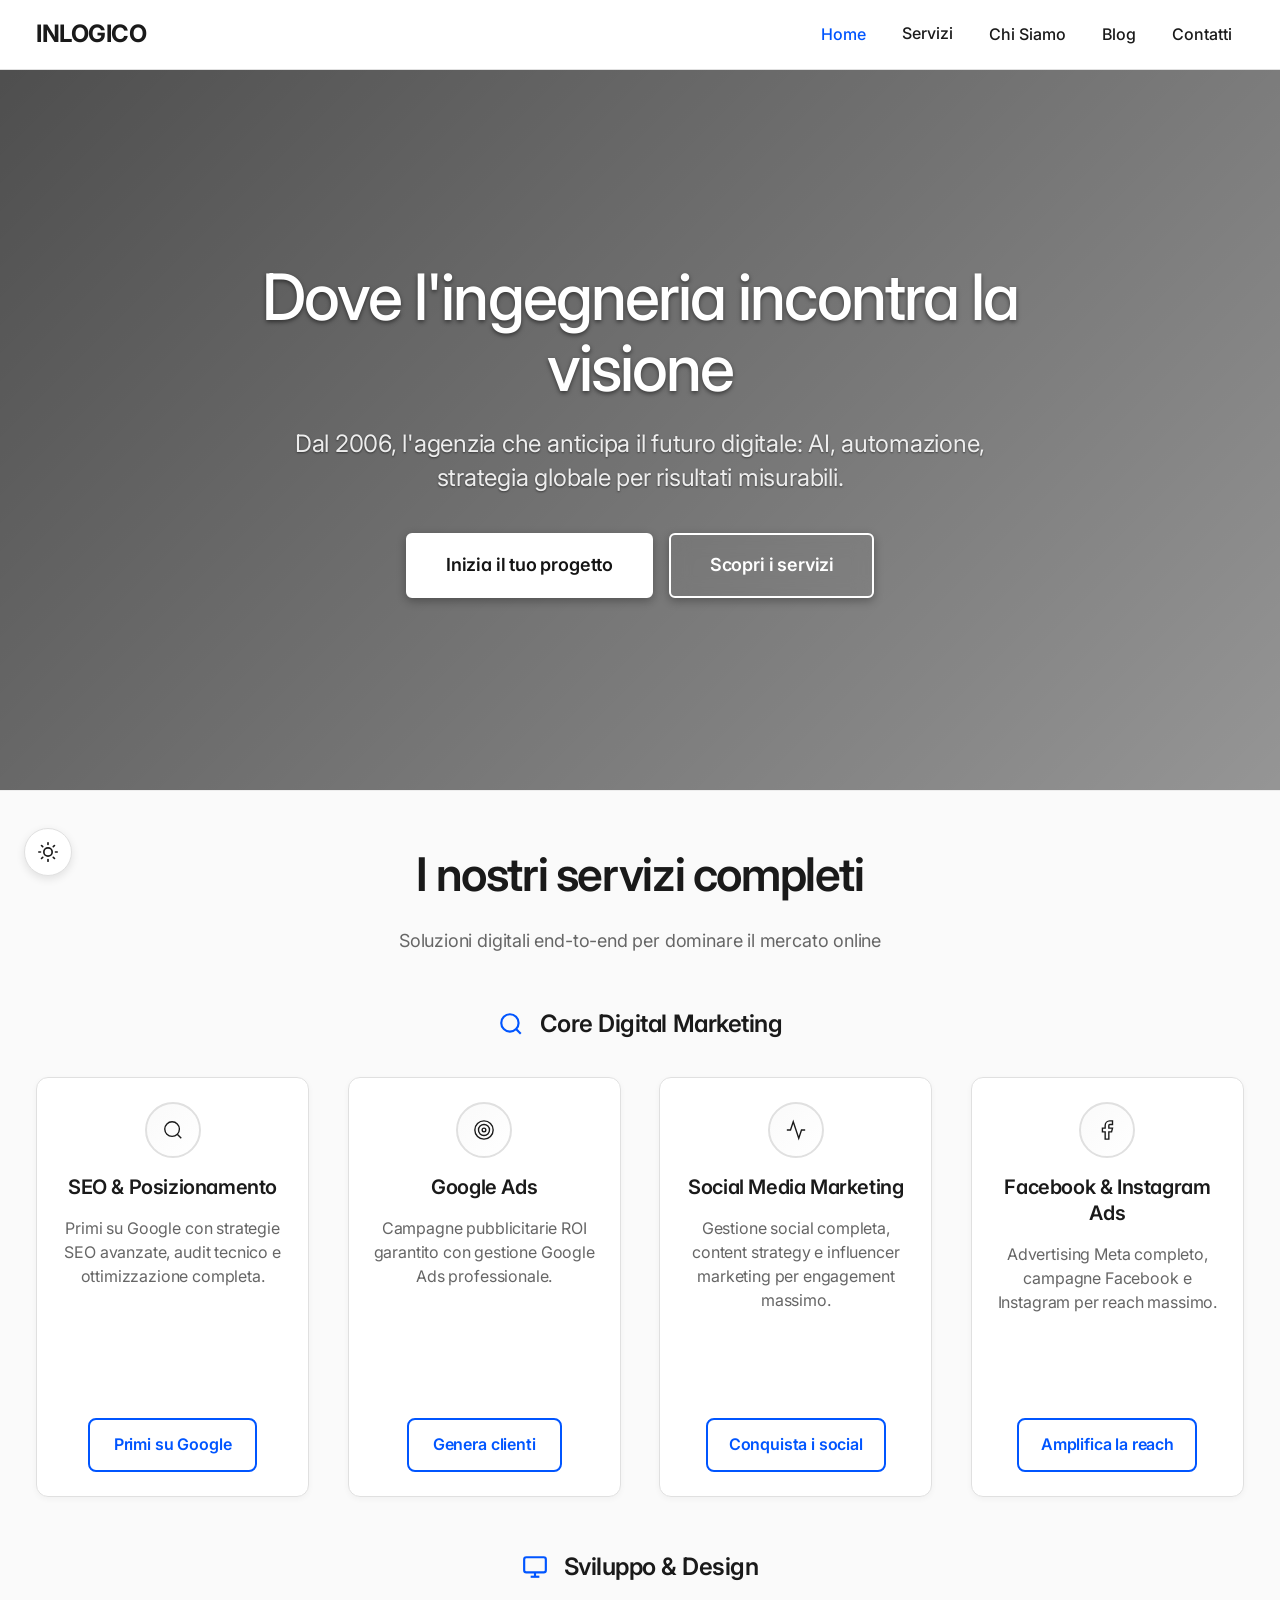
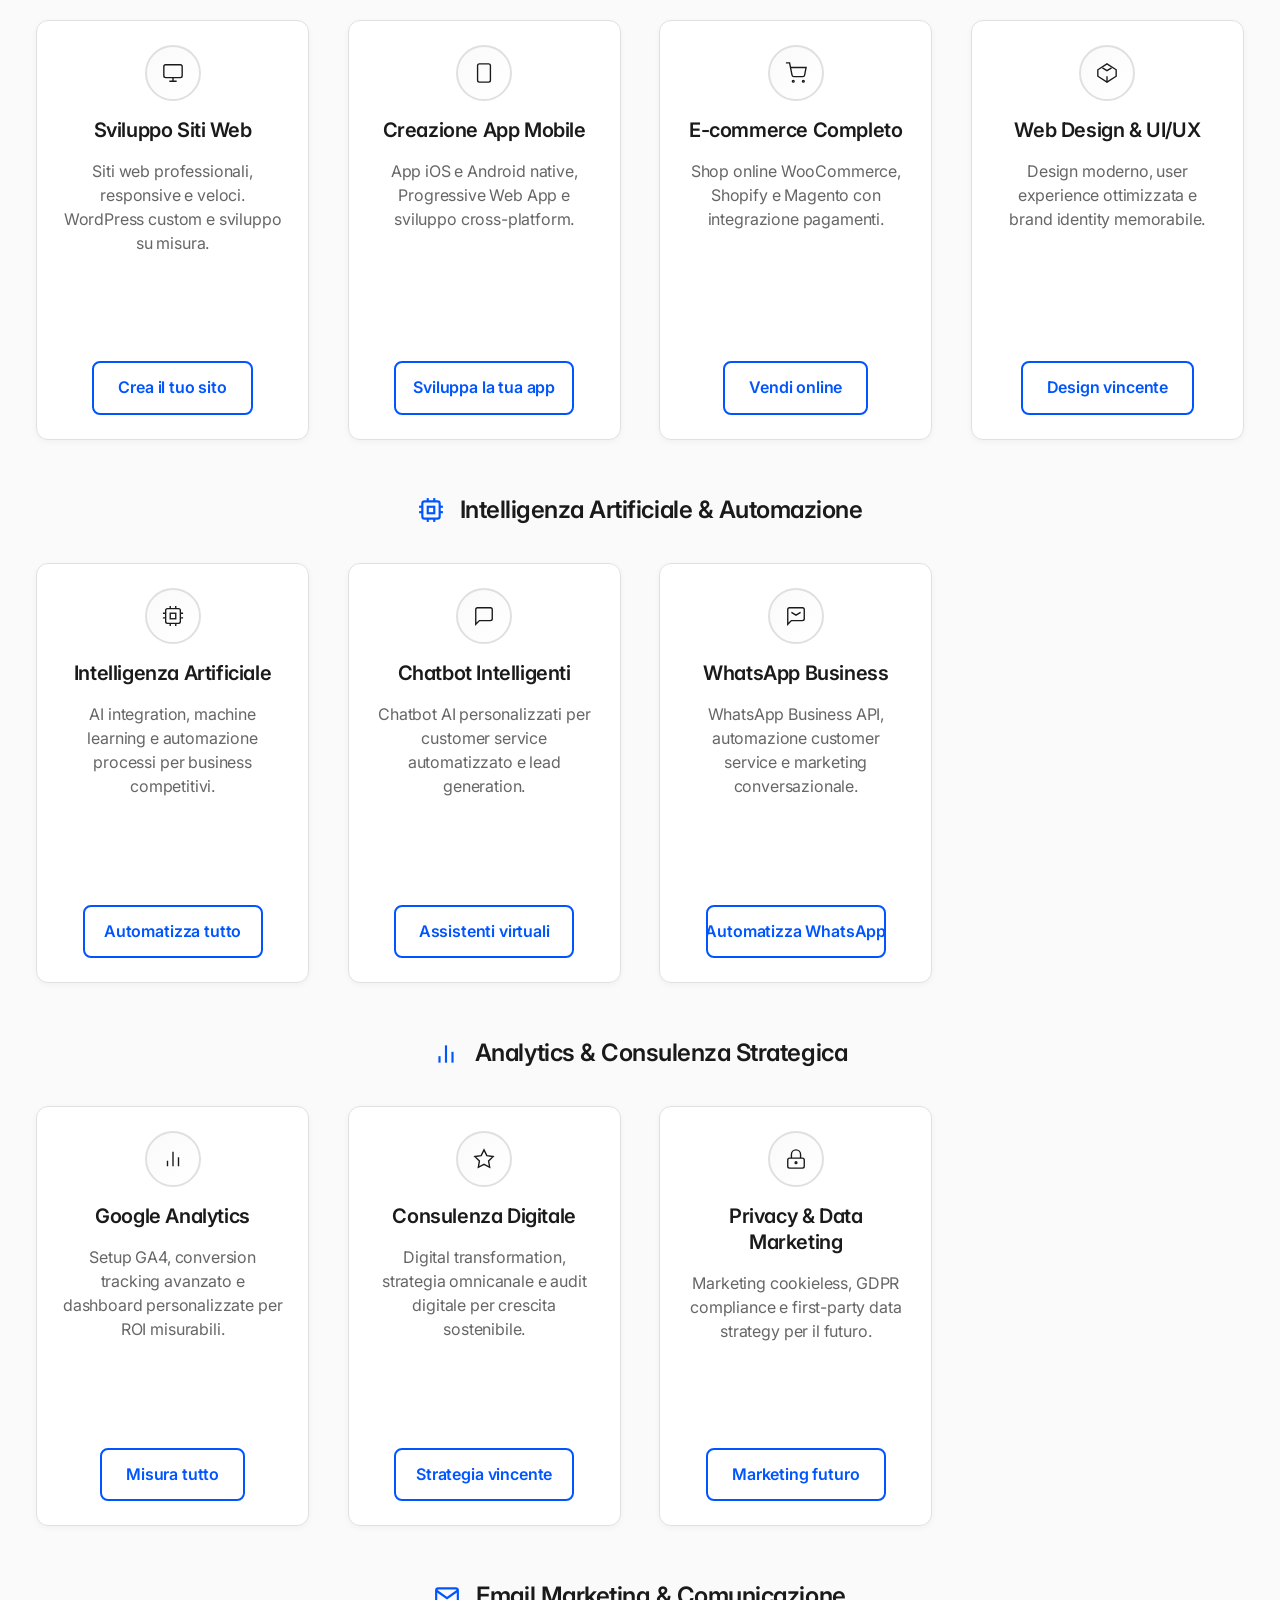
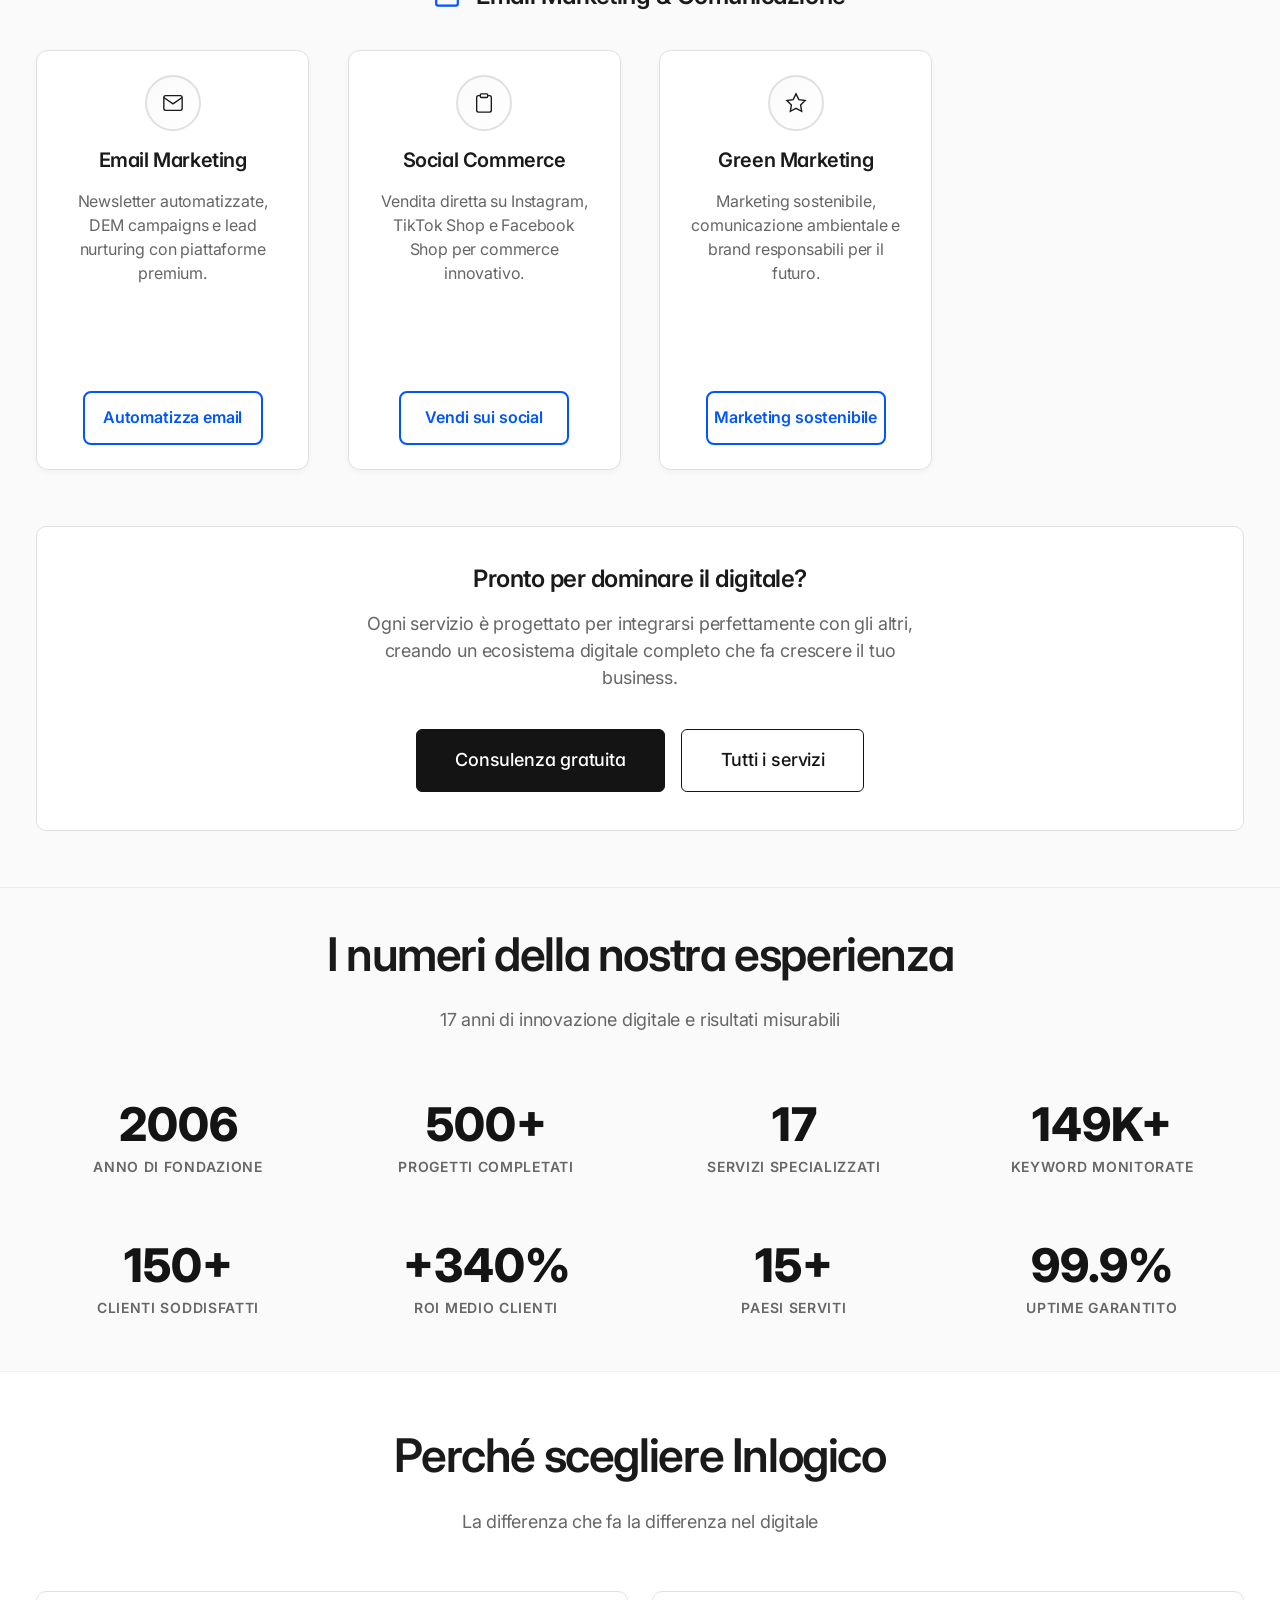
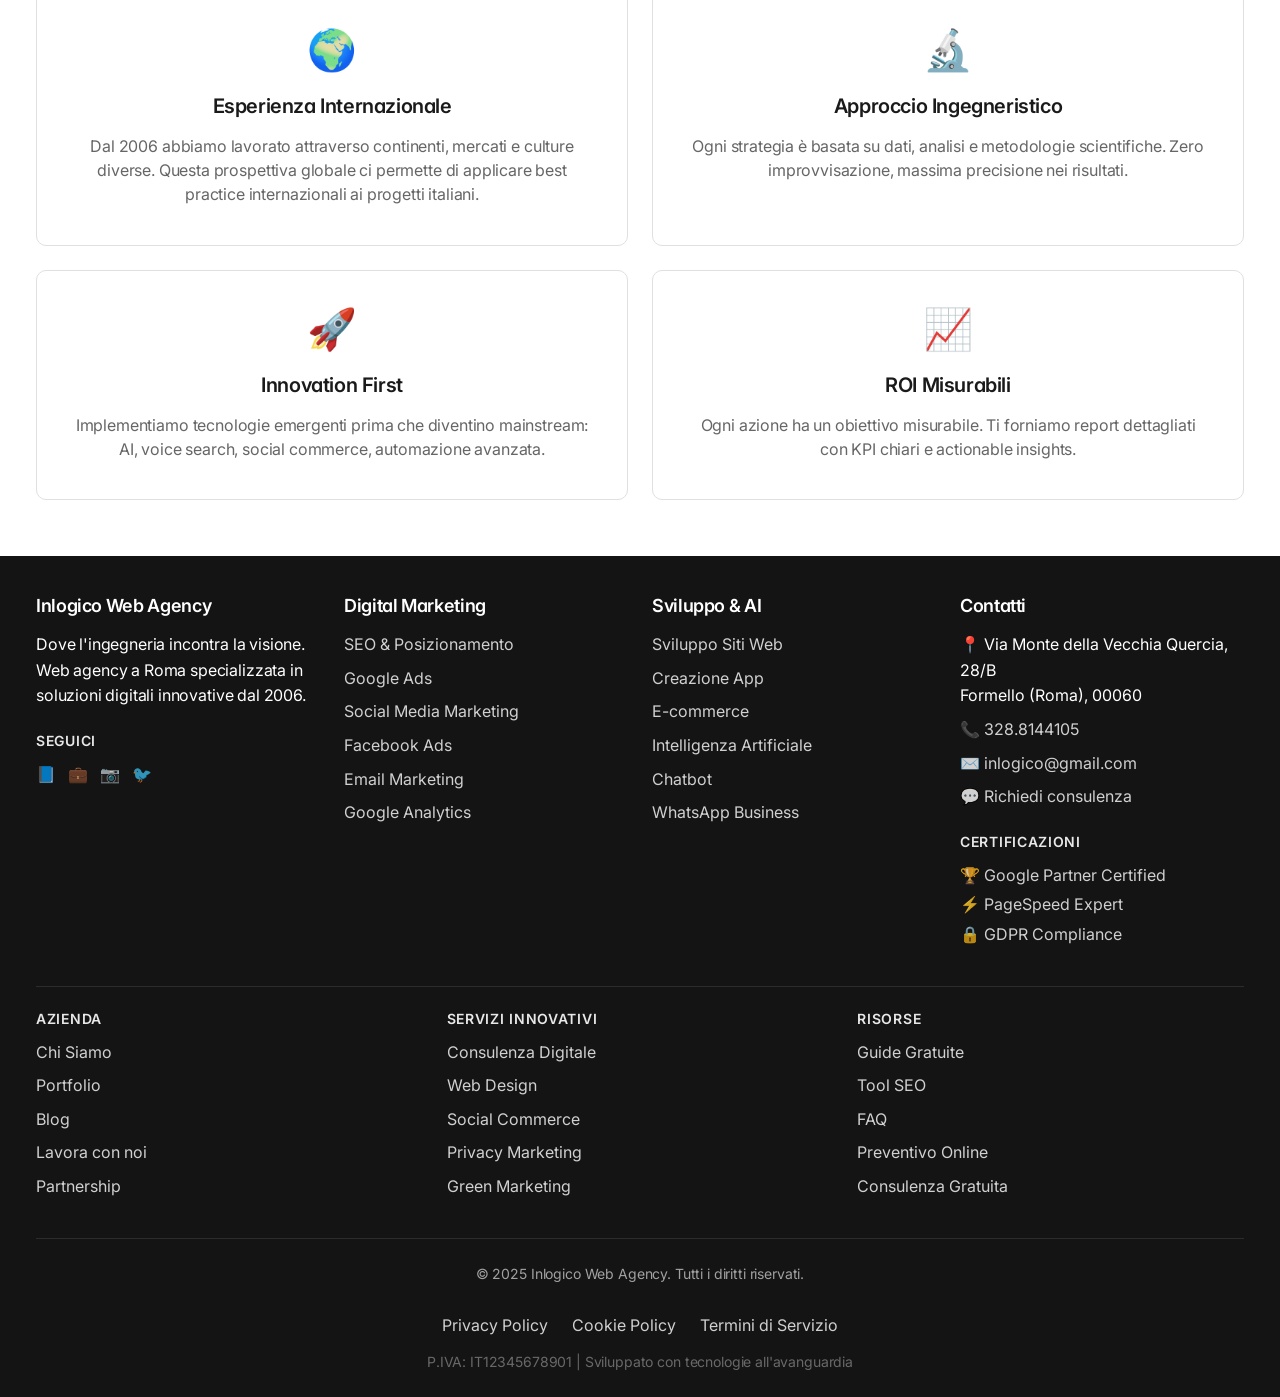
==== commit abe33b97: "Fix: aggiornamento site-config e .DS_Store" ====
--- a/index.html
+++ b/index.html
@@ -1,6 +1,7 @@
 <!DOCTYPE html>
 <html lang="it">
 <head>
+<base href="/v2/">
   <!-- ========================================
        META TAGS & SEO FOUNDATION
   ======================================== -->
--- a/css/01-base.css
+++ b/css/01-base.css
@@ -0,0 +1,287 @@
+/* ========================================
+   INLOGICO - 01-BASE.CSS
+   Foundation: Reset, Variables, Typography
+======================================== */
+
+/* ========================================
+   CSS RESET + MODERN DEFAULTS
+======================================== */
+*, *::before, *::after {
+  box-sizing: border-box;
+  margin: 0;
+  padding: 0;
+}
+
+html {
+  font-size: 16px;
+  scroll-behavior: smooth;
+}
+
+body {
+  font-family: 'Inter', -apple-system, BlinkMacSystemFont, 'Segoe UI', sans-serif;
+  line-height: 1.6;
+  color: var(--text);
+  background: var(--bg);
+  overflow-x: hidden;
+  font-weight: 400;
+  -webkit-font-smoothing: antialiased;
+  -moz-osx-font-smoothing: grayscale;
+  transition: background-color 0.3s ease, color 0.3s ease;
+}
+
+/* ========================================
+   CSS VARIABLES - DESIGN SYSTEM
+======================================== */
+:root {
+  /* ===== COLORS - LIGHT THEME ===== */
+  --primary: hsl(0, 0%, 8%);
+  --primary-dark: hsl(0, 0%, 4%);
+  --primary-light: hsl(0, 0%, 96%);
+  --accent: hsl(220, 100%, 50%);
+  
+  --text: hsl(0, 0%, 10%);
+  --text-light: hsl(0, 0%, 40%);
+  --text-muted: hsl(0, 0%, 60%);
+  
+  --bg: hsl(0, 0%, 100%);
+  --bg-light: hsl(0, 0%, 98%);
+  --bg-dark: hsl(0, 0%, 8%);
+  --bg-card: hsl(0, 0%, 100%);
+  
+  --border: hsl(0, 0%, 88%);
+  --shadow: hsl(0, 0%, 0%);
+
+  /* ===== TYPOGRAPHY SCALE ===== */
+  --text-xs: clamp(0.75rem, 0.7rem + 0.25vw, 0.875rem);
+  --text-sm: clamp(0.875rem, 0.8rem + 0.375vw, 1rem);
+  --text-base: clamp(1rem, 0.9rem + 0.5vw, 1.125rem);
+  --text-lg: clamp(1.125rem, 1rem + 0.625vw, 1.25rem);
+  --text-xl: clamp(1.25rem, 1.1rem + 0.75vw, 1.5rem);
+  --text-2xl: clamp(1.5rem, 1.3rem + 1vw, 2rem);
+  --text-3xl: clamp(2rem, 1.7rem + 1.5vw, 3rem);
+  --text-4xl: clamp(2.5rem, 2rem + 2.5vw, 4rem);
+  --text-5xl: clamp(3rem, 2.5rem + 2.5vw, 5rem);
+  --text-6xl: clamp(3.5rem, 3rem + 2.5vw, 6rem);
+
+  /* ===== SPACING SCALE ===== */
+  --space-xs: clamp(0.25rem, 0.2rem + 0.25vw, 0.5rem);
+  --space-sm: clamp(0.5rem, 0.4rem + 0.5vw, 0.75rem);
+  --space-md: clamp(0.75rem, 0.6rem + 0.75vw, 1rem);
+  --space-lg: clamp(1rem, 0.8rem + 1vw, 1.5rem);
+  --space-xl: clamp(1.5rem, 1.2rem + 1.5vw, 2.5rem);
+  --space-2xl: clamp(2rem, 1.5rem + 2.5vw, 4rem);
+  --space-3xl: clamp(3rem, 2rem + 5vw, 6rem);
+  
+  /* ===== LAYOUT CONSTANTS ===== */
+  --header-height: 70px;
+  --hero-padding: clamp(1.5rem, 3vw, 3rem);
+}
+
+/* ========================================
+   DARK MODE VARIABLES
+======================================== */
+[data-theme="dark"] {
+  --text: hsl(0, 0%, 95%);
+  --text-light: hsl(0, 0%, 75%);
+  --text-muted: hsl(0, 0%, 55%);
+  --bg: hsl(0, 0%, 8%);
+  --bg-light: hsl(0, 0%, 10%);
+  --bg-card: hsl(0, 0%, 12%);
+  --primary: hsl(0, 0%, 95%);
+  --primary-dark: hsl(0, 0%, 100%);
+  --primary-light: hsl(0, 0%, 15%);
+  --border: hsl(0, 0%, 25%);
+  --accent: hsl(220, 100%, 60%);
+}
+
+/* ========================================
+   TYPOGRAPHY SYSTEM
+======================================== */
+h1, h2, h3, h4, h5, h6 {
+  font-weight: 600;
+  line-height: 1.2;
+  color: var(--text);
+  margin-bottom: var(--space-sm);
+  letter-spacing: -0.02em;
+  font-feature-settings: 'cv11' on;
+}
+
+h1 { 
+  font-size: var(--text-4xl); 
+  font-weight: 700;
+  letter-spacing: -0.03em;
+}
+
+h2 { 
+  font-size: var(--text-3xl); 
+  font-weight: 600;
+  letter-spacing: -0.025em;
+}
+
+h3 { 
+  font-size: var(--text-2xl); 
+  font-weight: 600;
+}
+
+h4 { 
+  font-size: var(--text-xl); 
+  font-weight: 500;
+}
+
+h5 { 
+  font-size: var(--text-lg); 
+  font-weight: 500;
+}
+
+h6 { 
+  font-size: var(--text-base); 
+  font-weight: 500;
+}
+
+p { 
+  margin-bottom: var(--space-md); 
+  font-weight: 400;
+  line-height: 1.6;
+  letter-spacing: -0.01em;
+}
+
+p:last-child { 
+  margin-bottom: 0; 
+}
+
+/* ========================================
+   LINKS & TEXT UTILITIES
+======================================== */
+a {
+  color: var(--primary);
+  text-decoration: none;
+  transition: color 0.2s ease;
+}
+
+a:hover {
+  color: var(--primary-dark);
+  text-decoration: underline;
+}
+
+a:visited {
+  color: var(--primary);
+}
+
+.text-center { 
+  text-align: center; 
+}
+
+.text-muted { 
+  color: var(--text-light); 
+}
+
+/* ========================================
+   UTILITY CLASSES
+======================================== */
+.hidden { 
+  display: none !important; 
+}
+
+.sr-only {
+  position: absolute;
+  width: 1px;
+  height: 1px;
+  padding: 0;
+  margin: -1px;
+  overflow: hidden;
+  clip: rect(0, 0, 0, 0);
+  white-space: nowrap;
+  border: 0;
+}
+
+/* ========================================
+   CONTAINER SYSTEM
+======================================== */
+.container {
+  width: min(1400px, 100% - 1.5rem);
+  margin: 0 auto;
+  padding: 0 var(--space-lg);
+}
+
+.container-narrow {
+  width: min(900px, 100% - 1.5rem);
+  margin: 0 auto;
+  padding: 0 var(--space-lg);
+}
+
+/* ========================================
+   GRID SYSTEM
+======================================== */
+.grid {
+  display: grid;
+  gap: var(--space-lg);
+}
+
+.grid-2 { 
+  grid-template-columns: repeat(auto-fit, minmax(280px, 1fr)); 
+}
+
+.grid-3 { 
+  grid-template-columns: repeat(auto-fit, minmax(250px, 1fr)); 
+}
+
+.grid-4 { 
+  grid-template-columns: repeat(auto-fit, minmax(180px, 1fr)); 
+}
+
+@media (min-width: 768px) {
+  .md\:grid-2 { grid-template-columns: repeat(2, 1fr); }
+  .md\:grid-3 { grid-template-columns: repeat(3, 1fr); }
+  .md\:grid-4 { grid-template-columns: repeat(4, 1fr); }
+}
+
+/* ========================================
+   ACCESSIBILITY & FOCUS STATES
+======================================== */
+*:focus-visible {
+  outline: 2px solid var(--accent);
+  outline-offset: 2px;
+}
+
+/* ========================================
+   TRANSITIONS & ANIMATIONS
+======================================== */
+* {
+  transition: color 0.3s ease, background-color 0.3s ease, border-color 0.3s ease, opacity 0.3s ease;
+}
+
+@keyframes fadeIn {
+  from { opacity: 0; transform: translateY(15px); }
+  to { opacity: 1; transform: translateY(0); }
+}
+
+@keyframes spin {
+  to { transform: rotate(360deg); }
+}
+
+.animate-in {
+  animation: fadeIn 0.5s ease-out;
+}
+
+/* ========================================
+   REDUCED MOTION PREFERENCES
+======================================== */
+@media (prefers-reduced-motion: reduce) {
+  * {
+    animation-duration: 0.01ms !important;
+    animation-iteration-count: 1 !important;
+    transition-duration: 0.01ms !important;
+    scroll-behavior: auto !important;
+  }
+}
+
+/* ========================================
+   PRINT STYLES
+======================================== */
+@media print {
+  .theme-toggle,
+  .mobile-menu-btn,
+  .mobile-menu {
+    display: none;
+  }
+}
--- a/css/02-components.css
+++ b/css/02-components.css
@@ -0,0 +1,554 @@
+/* ========================================
+   INLOGICO - 02-COMPONENTS.CSS
+   Interactive Components: Buttons, Cards, Forms
+======================================== */
+
+/* ========================================
+   BUTTON SYSTEM
+======================================== */
+.btn {
+  display: inline-flex;
+  align-items: center;
+  justify-content: center;
+  gap: var(--space-xs);
+  padding: var(--space-sm) var(--space-lg);
+  border: 1px solid var(--primary);
+  border-radius: 6px;
+  background: var(--primary);
+  color: var(--bg) !important;
+  font-weight: 500;
+  font-size: var(--text-sm);
+  text-decoration: none !important;
+  cursor: pointer;
+  transition: all 0.2s ease;
+  min-height: 42px;
+  font-family: inherit;
+  text-transform: none;
+  letter-spacing: -0.01em;
+  font-feature-settings: 'cv11' on;
+}
+
+.btn:hover {
+  background: var(--primary-dark);
+  border-color: var(--primary-dark);
+  color: var(--bg) !important;
+  text-decoration: none !important;
+  transform: translateY(-1px);
+  box-shadow: 0 3px 8px rgba(0, 0, 0, 0.15);
+}
+
+.btn:focus {
+  outline: 2px solid var(--accent);
+  outline-offset: 2px;
+}
+
+/* Button Variants */
+.btn-outline {
+  background: transparent;
+  color: var(--primary) !important;
+}
+
+.btn-outline:hover {
+  background: var(--primary);
+  color: var(--bg) !important;
+}
+
+.btn-large {
+  padding: var(--space-md) var(--space-xl);
+  font-size: var(--text-base);
+  font-weight: 500;
+  min-height: 50px;
+}
+
+/* Dark Mode Button Fixes */
+[data-theme="dark"] .btn {
+  background: var(--primary);
+  color: var(--bg) !important;
+  border-color: var(--primary);
+}
+
+[data-theme="dark"] .btn:hover {
+  background: var(--primary-dark);
+  color: var(--bg) !important;
+  border-color: var(--primary-dark);
+}
+
+[data-theme="dark"] .btn-outline {
+  background: transparent;
+  color: var(--primary) !important;
+  border-color: var(--primary);
+}
+
+[data-theme="dark"] .btn-outline:hover {
+  background: var(--primary);
+  color: var(--bg) !important;
+}
+
+/* Form Buttons */
+button[type="submit"],
+input[type="submit"],
+input[type="button"] {
+  background: var(--primary) !important;
+  color: var(--bg) !important;
+  border: 1px solid var(--primary) !important;
+  padding: var(--space-sm) var(--space-lg);
+  border-radius: 6px;
+  font-family: inherit;
+  font-weight: 500;
+  cursor: pointer;
+  transition: all 0.2s ease;
+}
+
+button[type="submit"]:hover,
+input[type="submit"]:hover,
+input[type="button"]:hover {
+  background: var(--primary-dark) !important;
+  color: var(--bg) !important;
+  transform: translateY(-1px);
+}
+
+/* ========================================
+   SERVICE CARD SYSTEM
+======================================== */
+.service-card {
+  width: 100%;
+  height: 420px;
+  display: flex;
+  flex-direction: column;
+  align-items: center;
+  justify-content: center;
+  text-align: center;
+  padding: var(--space-lg);
+  background: var(--bg-card);
+  border: 1px solid var(--border);
+  border-radius: 12px;
+  box-shadow: 0 2px 6px rgba(0, 0, 0, 0.04);
+  transition: all 0.3s ease;
+  position: relative;
+  overflow: hidden;
+  gap: var(--space-md);
+}
+
+.service-card::before {
+  content: '';
+  position: absolute;
+  top: 0;
+  left: 0;
+  right: 0;
+  height: 3px;
+  background: linear-gradient(135deg, var(--accent), hsl(220, 100%, 60%));
+  transform: scaleX(0);
+  transition: transform 0.3s ease;
+}
+
+.service-card:hover::before {
+  transform: scaleX(1);
+}
+
+.service-card:hover {
+  transform: translateY(-6px);
+  box-shadow: 0 12px 32px rgba(0, 0, 0, 0.1);
+  border-color: var(--accent);
+}
+
+/* Service Card Icon */
+.service-icon {
+  width: 56px;
+  height: 56px;
+  display: flex;
+  align-items: center;
+  justify-content: center;
+  flex-shrink: 0;
+  background: linear-gradient(135deg, var(--bg-light), rgba(255, 255, 255, 0.8));
+  border-radius: 50%;
+  border: 2px solid var(--border);
+  transition: all 0.3s ease;
+  position: relative;
+}
+
+.service-card:hover .service-icon {
+  background: linear-gradient(135deg, var(--accent), hsl(220, 100%, 60%));
+  border-color: var(--accent);
+  transform: scale(1.08) rotate(3deg);
+  box-shadow: 0 6px 16px rgba(34, 102, 255, 0.25);
+}
+
+.service-icon svg {
+  width: 22px;
+  height: 22px;
+  stroke: var(--text);
+  stroke-width: 1.5;
+  fill: none;
+  transition: all 0.3s ease;
+}
+
+.service-card:hover .service-icon svg {
+  stroke: white;
+  transform: scale(1.05);
+}
+
+/* Service Card Title */
+.service-card h3 {
+  font-size: var(--text-lg);
+  font-weight: 600;
+  line-height: 1.3;
+  letter-spacing: -0.02em;
+  color: var(--text);
+  transition: color 0.3s ease;
+  min-height: auto;
+  text-align: center;
+  margin: 0;
+}
+
+.service-card:hover h3 {
+  color: var(--accent);
+}
+
+/* Service Card Description */
+.service-card p {
+  font-size: var(--text-sm);
+  font-weight: 400;
+  line-height: 1.5;
+  color: var(--text-light);
+  max-width: 100%;
+  transition: color 0.3s ease;
+  text-align: center;
+  flex-grow: 1;
+  margin: 0;
+}
+
+.service-card:hover p {
+  color: var(--text);
+}
+
+/* Service Card Button */
+.service-btn {
+  display: inline-flex;
+  align-items: center;
+  justify-content: center;
+  width: auto;
+  max-width: 180px;
+  margin-top: auto;
+  align-self: center;
+  padding: var(--space-sm) var(--space-lg);
+  background: transparent;
+  color: var(--accent) !important;
+  border: 2px solid var(--accent);
+  border-radius: 8px;
+  font-size: var(--text-sm);
+  font-weight: 600;
+  text-decoration: none !important;
+  transition: all 0.3s ease;
+  min-height: 40px;
+  position: relative;
+  overflow: hidden;
+  font-family: inherit;
+  letter-spacing: -0.01em;
+  white-space: nowrap;
+  flex-shrink: 0;
+}
+
+.service-btn::before {
+  content: '';
+  position: absolute;
+  top: 0;
+  left: -100%;
+  width: 100%;
+  height: 100%;
+  background: linear-gradient(135deg, var(--accent), hsl(220, 100%, 60%));
+  transition: left 0.3s ease;
+  z-index: -1;
+}
+
+.service-btn:hover::before {
+  left: 0;
+}
+
+.service-btn:hover {
+  color: white !important;
+  border-color: var(--accent);
+  transform: translateY(-1px);
+  box-shadow: 0 4px 12px rgba(34, 102, 255, 0.2);
+  text-decoration: none !important;
+}
+
+/* ========================================
+   SERVICE CARD RESPONSIVE
+======================================== */
+
+/* Mobile */
+@media (max-width: 767px) {
+  .service-card {
+    height: 380px;
+    padding: var(--space-md);
+    gap: var(--space-sm);
+  }
+  
+  .service-icon {
+    width: 48px;
+    height: 48px;
+  }
+  
+  .service-icon svg {
+    width: 20px;
+    height: 20px;
+  }
+  
+  .service-card h3 {
+    font-size: var(--text-base);
+  }
+  
+  .service-card p {
+    font-size: var(--text-sm);
+    line-height: 1.4;
+  }
+  
+  .service-btn {
+    padding: var(--space-sm) var(--space-md);
+    font-size: var(--text-sm);
+    min-height: 38px;
+    max-width: 160px;
+  }
+}
+
+/* Tablet */
+@media (min-width: 768px) and (max-width: 1023px) {
+  .service-card {
+    height: 400px;
+    padding: var(--space-md);
+    gap: var(--space-sm);
+  }
+  
+  .service-icon {
+    width: 52px;
+    height: 52px;
+  }
+  
+  .service-icon svg {
+    width: 21px;
+    height: 21px;
+  }
+  
+  .service-card h3 {
+    font-size: var(--text-lg);
+  }
+  
+  .service-card p {
+    font-size: var(--text-sm);
+    line-height: 1.5;
+  }
+  
+  .service-btn {
+    padding: var(--space-sm) var(--space-lg);
+    min-height: 39px;
+    max-width: 170px;
+  }
+}
+
+/* Desktop */
+@media (min-width: 1024px) {
+  .service-card {
+    height: 420px;
+    padding: var(--space-lg);
+    gap: var(--space-md);
+  }
+  
+  .service-icon {
+    width: 56px;
+    height: 56px;
+  }
+  
+  .service-icon svg {
+    width: 22px;
+    height: 22px;
+  }
+  
+  .service-card h3 {
+    font-size: var(--text-lg);
+  }
+  
+  .service-card p {
+    font-size: var(--text-sm);
+    line-height: 1.5;
+  }
+  
+  .service-btn {
+    padding: var(--space-sm) var(--space-lg);
+    min-height: 40px;
+    max-width: 180px;
+  }
+}
+
+/* Large Desktop */
+@media (min-width: 1440px) {
+  .service-card {
+    height: 440px;
+    padding: var(--space-xl);
+    gap: var(--space-lg);
+  }
+  
+  .service-icon {
+    width: 60px;
+    height: 60px;
+  }
+  
+  .service-icon svg {
+    width: 24px;
+    height: 24px;
+  }
+  
+  .service-card h3 {
+    font-size: var(--text-xl);
+  }
+  
+  .service-card p {
+    font-size: var(--text-base);
+    line-height: 1.6;
+  }
+  
+  .service-btn {
+    padding: var(--space-md) var(--space-xl);
+    font-size: var(--text-base);
+    min-height: 42px;
+    max-width: 200px;
+  }
+}
+
+/* ========================================
+   GENERIC CARD SYSTEM
+======================================== */
+.card:not(.service-card) {
+  display: flex;
+  flex-direction: column;
+  padding: var(--space-lg);
+  background: var(--bg-card);
+  border: 1px solid var(--border);
+  border-radius: 10px;
+  box-shadow: 0 2px 6px rgba(0, 0, 0, 0.04);
+  transition: all 0.3s ease;
+  height: 100%;
+  min-height: 280px;
+}
+
+.card:not(.service-card):hover {
+  box-shadow: 0 6px 24px rgba(0, 0, 0, 0.12);
+  transform: translateY(-3px);
+  border-color: var(--accent);
+}
+
+.card:not(.service-card) h3 {
+  color: var(--text);
+  margin-bottom: var(--space-md);
+  font-size: var(--text-lg);
+  font-weight: 600;
+  line-height: 1.2;
+  letter-spacing: -0.01em;
+  min-height: 2em;
+  display: flex;
+  align-items: center;
+  justify-content: center;
+  text-align: center;
+}
+
+.card:not(.service-card) p {
+  color: var(--text-light);
+  font-size: var(--text-sm);
+  line-height: 1.5;
+  margin-bottom: var(--space-lg);
+  flex-grow: 1;
+  letter-spacing: -0.01em;
+}
+
+.card:not(.service-card) .btn {
+  margin-top: auto;
+  align-self: stretch;
+}
+
+/* ========================================
+   FEATURE CARD SYSTEM
+======================================== */
+.feature-card {
+  text-align: center;
+  padding: var(--space-xl);
+  background: var(--bg-card);
+  border-radius: 10px;
+  border: 1px solid var(--border);
+  transition: all 0.3s ease;
+  height: 100%;
+  display: flex;
+  flex-direction: column;
+  align-items: center;
+}
+
+.feature-card:hover {
+  transform: translateY(-3px);
+  box-shadow: 0 6px 24px rgba(0, 0, 0, 0.12);
+  border-color: var(--accent);
+}
+
+.feature-icon {
+  font-size: 2.5rem;
+  margin-bottom: var(--space-lg);
+  line-height: 1;
+}
+
+.feature-card h3 {
+  font-size: var(--text-lg);
+  font-weight: 600;
+  color: var(--text);
+  margin-bottom: var(--space-md);
+  text-align: center;
+}
+
+.feature-card p {
+  color: var(--text-light);
+  line-height: 1.5;
+  text-align: center;
+  flex-grow: 1;
+  font-size: var(--text-sm);
+}
+
+/* ========================================
+   LOADING STATES
+======================================== */
+.loading {
+  opacity: 0.7;
+  pointer-events: none;
+}
+
+.spinner {
+  display: inline-block;
+  width: 18px;
+  height: 18px;
+  border: 2px solid rgba(255, 255, 255, 0.3);
+  border-radius: 50%;
+  border-top: 2px solid white;
+  animation: spin 1s ease-in-out infinite;
+}
+
+/* ========================================
+   RESPONSIVE COMPONENT FIXES
+======================================== */
+@media (max-width: 767px) {
+  .card:not(.service-card) {
+    min-height: 250px;
+    padding: var(--space-md);
+  }
+
+  .feature-card {
+    padding: var(--space-lg);
+  }
+
+  .feature-icon {
+    font-size: 2rem;
+    margin-bottom: var(--space-md);
+  }
+
+  .feature-card h3 {
+    font-size: var(--text-base);
+  }
+
+  .feature-card p {
+    font-size: var(--text-xs);
+  }
+}
--- a/css/01-base.css
+++ b/css/01-base.css
@@ -0,0 +1,287 @@
+/* ========================================
+   INLOGICO - 01-BASE.CSS
+   Foundation: Reset, Variables, Typography
+======================================== */
+
+/* ========================================
+   CSS RESET + MODERN DEFAULTS
+======================================== */
+*, *::before, *::after {
+  box-sizing: border-box;
+  margin: 0;
+  padding: 0;
+}
+
+html {
+  font-size: 16px;
+  scroll-behavior: smooth;
+}
+
+body {
+  font-family: 'Inter', -apple-system, BlinkMacSystemFont, 'Segoe UI', sans-serif;
+  line-height: 1.6;
+  color: var(--text);
+  background: var(--bg);
+  overflow-x: hidden;
+  font-weight: 400;
+  -webkit-font-smoothing: antialiased;
+  -moz-osx-font-smoothing: grayscale;
+  transition: background-color 0.3s ease, color 0.3s ease;
+}
+
+/* ========================================
+   CSS VARIABLES - DESIGN SYSTEM
+======================================== */
+:root {
+  /* ===== COLORS - LIGHT THEME ===== */
+  --primary: hsl(0, 0%, 8%);
+  --primary-dark: hsl(0, 0%, 4%);
+  --primary-light: hsl(0, 0%, 96%);
+  --accent: hsl(220, 100%, 50%);
+  
+  --text: hsl(0, 0%, 10%);
+  --text-light: hsl(0, 0%, 40%);
+  --text-muted: hsl(0, 0%, 60%);
+  
+  --bg: hsl(0, 0%, 100%);
+  --bg-light: hsl(0, 0%, 98%);
+  --bg-dark: hsl(0, 0%, 8%);
+  --bg-card: hsl(0, 0%, 100%);
+  
+  --border: hsl(0, 0%, 88%);
+  --shadow: hsl(0, 0%, 0%);
+
+  /* ===== TYPOGRAPHY SCALE ===== */
+  --text-xs: clamp(0.75rem, 0.7rem + 0.25vw, 0.875rem);
+  --text-sm: clamp(0.875rem, 0.8rem + 0.375vw, 1rem);
+  --text-base: clamp(1rem, 0.9rem + 0.5vw, 1.125rem);
+  --text-lg: clamp(1.125rem, 1rem + 0.625vw, 1.25rem);
+  --text-xl: clamp(1.25rem, 1.1rem + 0.75vw, 1.5rem);
+  --text-2xl: clamp(1.5rem, 1.3rem + 1vw, 2rem);
+  --text-3xl: clamp(2rem, 1.7rem + 1.5vw, 3rem);
+  --text-4xl: clamp(2.5rem, 2rem + 2.5vw, 4rem);
+  --text-5xl: clamp(3rem, 2.5rem + 2.5vw, 5rem);
+  --text-6xl: clamp(3.5rem, 3rem + 2.5vw, 6rem);
+
+  /* ===== SPACING SCALE ===== */
+  --space-xs: clamp(0.25rem, 0.2rem + 0.25vw, 0.5rem);
+  --space-sm: clamp(0.5rem, 0.4rem + 0.5vw, 0.75rem);
+  --space-md: clamp(0.75rem, 0.6rem + 0.75vw, 1rem);
+  --space-lg: clamp(1rem, 0.8rem + 1vw, 1.5rem);
+  --space-xl: clamp(1.5rem, 1.2rem + 1.5vw, 2.5rem);
+  --space-2xl: clamp(2rem, 1.5rem + 2.5vw, 4rem);
+  --space-3xl: clamp(3rem, 2rem + 5vw, 6rem);
+  
+  /* ===== LAYOUT CONSTANTS ===== */
+  --header-height: 70px;
+  --hero-padding: clamp(1.5rem, 3vw, 3rem);
+}
+
+/* ========================================
+   DARK MODE VARIABLES
+======================================== */
+[data-theme="dark"] {
+  --text: hsl(0, 0%, 95%);
+  --text-light: hsl(0, 0%, 75%);
+  --text-muted: hsl(0, 0%, 55%);
+  --bg: hsl(0, 0%, 8%);
+  --bg-light: hsl(0, 0%, 10%);
+  --bg-card: hsl(0, 0%, 12%);
+  --primary: hsl(0, 0%, 95%);
+  --primary-dark: hsl(0, 0%, 100%);
+  --primary-light: hsl(0, 0%, 15%);
+  --border: hsl(0, 0%, 25%);
+  --accent: hsl(220, 100%, 60%);
+}
+
+/* ========================================
+   TYPOGRAPHY SYSTEM
+======================================== */
+h1, h2, h3, h4, h5, h6 {
+  font-weight: 600;
+  line-height: 1.2;
+  color: var(--text);
+  margin-bottom: var(--space-sm);
+  letter-spacing: -0.02em;
+  font-feature-settings: 'cv11' on;
+}
+
+h1 { 
+  font-size: var(--text-4xl); 
+  font-weight: 700;
+  letter-spacing: -0.03em;
+}
+
+h2 { 
+  font-size: var(--text-3xl); 
+  font-weight: 600;
+  letter-spacing: -0.025em;
+}
+
+h3 { 
+  font-size: var(--text-2xl); 
+  font-weight: 600;
+}
+
+h4 { 
+  font-size: var(--text-xl); 
+  font-weight: 500;
+}
+
+h5 { 
+  font-size: var(--text-lg); 
+  font-weight: 500;
+}
+
+h6 { 
+  font-size: var(--text-base); 
+  font-weight: 500;
+}
+
+p { 
+  margin-bottom: var(--space-md); 
+  font-weight: 400;
+  line-height: 1.6;
+  letter-spacing: -0.01em;
+}
+
+p:last-child { 
+  margin-bottom: 0; 
+}
+
+/* ========================================
+   LINKS & TEXT UTILITIES
+======================================== */
+a {
+  color: var(--primary);
+  text-decoration: none;
+  transition: color 0.2s ease;
+}
+
+a:hover {
+  color: var(--primary-dark);
+  text-decoration: underline;
+}
+
+a:visited {
+  color: var(--primary);
+}
+
+.text-center { 
+  text-align: center; 
+}
+
+.text-muted { 
+  color: var(--text-light); 
+}
+
+/* ========================================
+   UTILITY CLASSES
+======================================== */
+.hidden { 
+  display: none !important; 
+}
+
+.sr-only {
+  position: absolute;
+  width: 1px;
+  height: 1px;
+  padding: 0;
+  margin: -1px;
+  overflow: hidden;
+  clip: rect(0, 0, 0, 0);
+  white-space: nowrap;
+  border: 0;
+}
+
+/* ========================================
+   CONTAINER SYSTEM
+======================================== */
+.container {
+  width: min(1400px, 100% - 1.5rem);
+  margin: 0 auto;
+  padding: 0 var(--space-lg);
+}
+
+.container-narrow {
+  width: min(900px, 100% - 1.5rem);
+  margin: 0 auto;
+  padding: 0 var(--space-lg);
+}
+
+/* ========================================
+   GRID SYSTEM
+======================================== */
+.grid {
+  display: grid;
+  gap: var(--space-lg);
+}
+
+.grid-2 { 
+  grid-template-columns: repeat(auto-fit, minmax(280px, 1fr)); 
+}
+
+.grid-3 { 
+  grid-template-columns: repeat(auto-fit, minmax(250px, 1fr)); 
+}
+
+.grid-4 { 
+  grid-template-columns: repeat(auto-fit, minmax(180px, 1fr)); 
+}
+
+@media (min-width: 768px) {
+  .md\:grid-2 { grid-template-columns: repeat(2, 1fr); }
+  .md\:grid-3 { grid-template-columns: repeat(3, 1fr); }
+  .md\:grid-4 { grid-template-columns: repeat(4, 1fr); }
+}
+
+/* ========================================
+   ACCESSIBILITY & FOCUS STATES
+======================================== */
+*:focus-visible {
+  outline: 2px solid var(--accent);
+  outline-offset: 2px;
+}
+
+/* ========================================
+   TRANSITIONS & ANIMATIONS
+======================================== */
+* {
+  transition: color 0.3s ease, background-color 0.3s ease, border-color 0.3s ease, opacity 0.3s ease;
+}
+
+@keyframes fadeIn {
+  from { opacity: 0; transform: translateY(15px); }
+  to { opacity: 1; transform: translateY(0); }
+}
+
+@keyframes spin {
+  to { transform: rotate(360deg); }
+}
+
+.animate-in {
+  animation: fadeIn 0.5s ease-out;
+}
+
+/* ========================================
+   REDUCED MOTION PREFERENCES
+======================================== */
+@media (prefers-reduced-motion: reduce) {
+  * {
+    animation-duration: 0.01ms !important;
+    animation-iteration-count: 1 !important;
+    transition-duration: 0.01ms !important;
+    scroll-behavior: auto !important;
+  }
+}
+
+/* ========================================
+   PRINT STYLES
+======================================== */
+@media print {
+  .theme-toggle,
+  .mobile-menu-btn,
+  .mobile-menu {
+    display: none;
+  }
+}
--- a/css/02-components.css
+++ b/css/02-components.css
@@ -0,0 +1,554 @@
+/* ========================================
+   INLOGICO - 02-COMPONENTS.CSS
+   Interactive Components: Buttons, Cards, Forms
+======================================== */
+
+/* ========================================
+   BUTTON SYSTEM
+======================================== */
+.btn {
+  display: inline-flex;
+  align-items: center;
+  justify-content: center;
+  gap: var(--space-xs);
+  padding: var(--space-sm) var(--space-lg);
+  border: 1px solid var(--primary);
+  border-radius: 6px;
+  background: var(--primary);
+  color: var(--bg) !important;
+  font-weight: 500;
+  font-size: var(--text-sm);
+  text-decoration: none !important;
+  cursor: pointer;
+  transition: all 0.2s ease;
+  min-height: 42px;
+  font-family: inherit;
+  text-transform: none;
+  letter-spacing: -0.01em;
+  font-feature-settings: 'cv11' on;
+}
+
+.btn:hover {
+  background: var(--primary-dark);
+  border-color: var(--primary-dark);
+  color: var(--bg) !important;
+  text-decoration: none !important;
+  transform: translateY(-1px);
+  box-shadow: 0 3px 8px rgba(0, 0, 0, 0.15);
+}
+
+.btn:focus {
+  outline: 2px solid var(--accent);
+  outline-offset: 2px;
+}
+
+/* Button Variants */
+.btn-outline {
+  background: transparent;
+  color: var(--primary) !important;
+}
+
+.btn-outline:hover {
+  background: var(--primary);
+  color: var(--bg) !important;
+}
+
+.btn-large {
+  padding: var(--space-md) var(--space-xl);
+  font-size: var(--text-base);
+  font-weight: 500;
+  min-height: 50px;
+}
+
+/* Dark Mode Button Fixes */
+[data-theme="dark"] .btn {
+  background: var(--primary);
+  color: var(--bg) !important;
+  border-color: var(--primary);
+}
+
+[data-theme="dark"] .btn:hover {
+  background: var(--primary-dark);
+  color: var(--bg) !important;
+  border-color: var(--primary-dark);
+}
+
+[data-theme="dark"] .btn-outline {
+  background: transparent;
+  color: var(--primary) !important;
+  border-color: var(--primary);
+}
+
+[data-theme="dark"] .btn-outline:hover {
+  background: var(--primary);
+  color: var(--bg) !important;
+}
+
+/* Form Buttons */
+button[type="submit"],
+input[type="submit"],
+input[type="button"] {
+  background: var(--primary) !important;
+  color: var(--bg) !important;
+  border: 1px solid var(--primary) !important;
+  padding: var(--space-sm) var(--space-lg);
+  border-radius: 6px;
+  font-family: inherit;
+  font-weight: 500;
+  cursor: pointer;
+  transition: all 0.2s ease;
+}
+
+button[type="submit"]:hover,
+input[type="submit"]:hover,
+input[type="button"]:hover {
+  background: var(--primary-dark) !important;
+  color: var(--bg) !important;
+  transform: translateY(-1px);
+}
+
+/* ========================================
+   SERVICE CARD SYSTEM
+======================================== */
+.service-card {
+  width: 100%;
+  height: 420px;
+  display: flex;
+  flex-direction: column;
+  align-items: center;
+  justify-content: center;
+  text-align: center;
+  padding: var(--space-lg);
+  background: var(--bg-card);
+  border: 1px solid var(--border);
+  border-radius: 12px;
+  box-shadow: 0 2px 6px rgba(0, 0, 0, 0.04);
+  transition: all 0.3s ease;
+  position: relative;
+  overflow: hidden;
+  gap: var(--space-md);
+}
+
+.service-card::before {
+  content: '';
+  position: absolute;
+  top: 0;
+  left: 0;
+  right: 0;
+  height: 3px;
+  background: linear-gradient(135deg, var(--accent), hsl(220, 100%, 60%));
+  transform: scaleX(0);
+  transition: transform 0.3s ease;
+}
+
+.service-card:hover::before {
+  transform: scaleX(1);
+}
+
+.service-card:hover {
+  transform: translateY(-6px);
+  box-shadow: 0 12px 32px rgba(0, 0, 0, 0.1);
+  border-color: var(--accent);
+}
+
+/* Service Card Icon */
+.service-icon {
+  width: 56px;
+  height: 56px;
+  display: flex;
+  align-items: center;
+  justify-content: center;
+  flex-shrink: 0;
+  background: linear-gradient(135deg, var(--bg-light), rgba(255, 255, 255, 0.8));
+  border-radius: 50%;
+  border: 2px solid var(--border);
+  transition: all 0.3s ease;
+  position: relative;
+}
+
+.service-card:hover .service-icon {
+  background: linear-gradient(135deg, var(--accent), hsl(220, 100%, 60%));
+  border-color: var(--accent);
+  transform: scale(1.08) rotate(3deg);
+  box-shadow: 0 6px 16px rgba(34, 102, 255, 0.25);
+}
+
+.service-icon svg {
+  width: 22px;
+  height: 22px;
+  stroke: var(--text);
+  stroke-width: 1.5;
+  fill: none;
+  transition: all 0.3s ease;
+}
+
+.service-card:hover .service-icon svg {
+  stroke: white;
+  transform: scale(1.05);
+}
+
+/* Service Card Title */
+.service-card h3 {
+  font-size: var(--text-lg);
+  font-weight: 600;
+  line-height: 1.3;
+  letter-spacing: -0.02em;
+  color: var(--text);
+  transition: color 0.3s ease;
+  min-height: auto;
+  text-align: center;
+  margin: 0;
+}
+
+.service-card:hover h3 {
+  color: var(--accent);
+}
+
+/* Service Card Description */
+.service-card p {
+  font-size: var(--text-sm);
+  font-weight: 400;
+  line-height: 1.5;
+  color: var(--text-light);
+  max-width: 100%;
+  transition: color 0.3s ease;
+  text-align: center;
+  flex-grow: 1;
+  margin: 0;
+}
+
+.service-card:hover p {
+  color: var(--text);
+}
+
+/* Service Card Button */
+.service-btn {
+  display: inline-flex;
+  align-items: center;
+  justify-content: center;
+  width: auto;
+  max-width: 180px;
+  margin-top: auto;
+  align-self: center;
+  padding: var(--space-sm) var(--space-lg);
+  background: transparent;
+  color: var(--accent) !important;
+  border: 2px solid var(--accent);
+  border-radius: 8px;
+  font-size: var(--text-sm);
+  font-weight: 600;
+  text-decoration: none !important;
+  transition: all 0.3s ease;
+  min-height: 40px;
+  position: relative;
+  overflow: hidden;
+  font-family: inherit;
+  letter-spacing: -0.01em;
+  white-space: nowrap;
+  flex-shrink: 0;
+}
+
+.service-btn::before {
+  content: '';
+  position: absolute;
+  top: 0;
+  left: -100%;
+  width: 100%;
+  height: 100%;
+  background: linear-gradient(135deg, var(--accent), hsl(220, 100%, 60%));
+  transition: left 0.3s ease;
+  z-index: -1;
+}
+
+.service-btn:hover::before {
+  left: 0;
+}
+
+.service-btn:hover {
+  color: white !important;
+  border-color: var(--accent);
+  transform: translateY(-1px);
+  box-shadow: 0 4px 12px rgba(34, 102, 255, 0.2);
+  text-decoration: none !important;
+}
+
+/* ========================================
+   SERVICE CARD RESPONSIVE
+======================================== */
+
+/* Mobile */
+@media (max-width: 767px) {
+  .service-card {
+    height: 380px;
+    padding: var(--space-md);
+    gap: var(--space-sm);
+  }
+  
+  .service-icon {
+    width: 48px;
+    height: 48px;
+  }
+  
+  .service-icon svg {
+    width: 20px;
+    height: 20px;
+  }
+  
+  .service-card h3 {
+    font-size: var(--text-base);
+  }
+  
+  .service-card p {
+    font-size: var(--text-sm);
+    line-height: 1.4;
+  }
+  
+  .service-btn {
+    padding: var(--space-sm) var(--space-md);
+    font-size: var(--text-sm);
+    min-height: 38px;
+    max-width: 160px;
+  }
+}
+
+/* Tablet */
+@media (min-width: 768px) and (max-width: 1023px) {
+  .service-card {
+    height: 400px;
+    padding: var(--space-md);
+    gap: var(--space-sm);
+  }
+  
+  .service-icon {
+    width: 52px;
+    height: 52px;
+  }
+  
+  .service-icon svg {
+    width: 21px;
+    height: 21px;
+  }
+  
+  .service-card h3 {
+    font-size: var(--text-lg);
+  }
+  
+  .service-card p {
+    font-size: var(--text-sm);
+    line-height: 1.5;
+  }
+  
+  .service-btn {
+    padding: var(--space-sm) var(--space-lg);
+    min-height: 39px;
+    max-width: 170px;
+  }
+}
+
+/* Desktop */
+@media (min-width: 1024px) {
+  .service-card {
+    height: 420px;
+    padding: var(--space-lg);
+    gap: var(--space-md);
+  }
+  
+  .service-icon {
+    width: 56px;
+    height: 56px;
+  }
+  
+  .service-icon svg {
+    width: 22px;
+    height: 22px;
+  }
+  
+  .service-card h3 {
+    font-size: var(--text-lg);
+  }
+  
+  .service-card p {
+    font-size: var(--text-sm);
+    line-height: 1.5;
+  }
+  
+  .service-btn {
+    padding: var(--space-sm) var(--space-lg);
+    min-height: 40px;
+    max-width: 180px;
+  }
+}
+
+/* Large Desktop */
+@media (min-width: 1440px) {
+  .service-card {
+    height: 440px;
+    padding: var(--space-xl);
+    gap: var(--space-lg);
+  }
+  
+  .service-icon {
+    width: 60px;
+    height: 60px;
+  }
+  
+  .service-icon svg {
+    width: 24px;
+    height: 24px;
+  }
+  
+  .service-card h3 {
+    font-size: var(--text-xl);
+  }
+  
+  .service-card p {
+    font-size: var(--text-base);
+    line-height: 1.6;
+  }
+  
+  .service-btn {
+    padding: var(--space-md) var(--space-xl);
+    font-size: var(--text-base);
+    min-height: 42px;
+    max-width: 200px;
+  }
+}
+
+/* ========================================
+   GENERIC CARD SYSTEM
+======================================== */
+.card:not(.service-card) {
+  display: flex;
+  flex-direction: column;
+  padding: var(--space-lg);
+  background: var(--bg-card);
+  border: 1px solid var(--border);
+  border-radius: 10px;
+  box-shadow: 0 2px 6px rgba(0, 0, 0, 0.04);
+  transition: all 0.3s ease;
+  height: 100%;
+  min-height: 280px;
+}
+
+.card:not(.service-card):hover {
+  box-shadow: 0 6px 24px rgba(0, 0, 0, 0.12);
+  transform: translateY(-3px);
+  border-color: var(--accent);
+}
+
+.card:not(.service-card) h3 {
+  color: var(--text);
+  margin-bottom: var(--space-md);
+  font-size: var(--text-lg);
+  font-weight: 600;
+  line-height: 1.2;
+  letter-spacing: -0.01em;
+  min-height: 2em;
+  display: flex;
+  align-items: center;
+  justify-content: center;
+  text-align: center;
+}
+
+.card:not(.service-card) p {
+  color: var(--text-light);
+  font-size: var(--text-sm);
+  line-height: 1.5;
+  margin-bottom: var(--space-lg);
+  flex-grow: 1;
+  letter-spacing: -0.01em;
+}
+
+.card:not(.service-card) .btn {
+  margin-top: auto;
+  align-self: stretch;
+}
+
+/* ========================================
+   FEATURE CARD SYSTEM
+======================================== */
+.feature-card {
+  text-align: center;
+  padding: var(--space-xl);
+  background: var(--bg-card);
+  border-radius: 10px;
+  border: 1px solid var(--border);
+  transition: all 0.3s ease;
+  height: 100%;
+  display: flex;
+  flex-direction: column;
+  align-items: center;
+}
+
+.feature-card:hover {
+  transform: translateY(-3px);
+  box-shadow: 0 6px 24px rgba(0, 0, 0, 0.12);
+  border-color: var(--accent);
+}
+
+.feature-icon {
+  font-size: 2.5rem;
+  margin-bottom: var(--space-lg);
+  line-height: 1;
+}
+
+.feature-card h3 {
+  font-size: var(--text-lg);
+  font-weight: 600;
+  color: var(--text);
+  margin-bottom: var(--space-md);
+  text-align: center;
+}
+
+.feature-card p {
+  color: var(--text-light);
+  line-height: 1.5;
+  text-align: center;
+  flex-grow: 1;
+  font-size: var(--text-sm);
+}
+
+/* ========================================
+   LOADING STATES
+======================================== */
+.loading {
+  opacity: 0.7;
+  pointer-events: none;
+}
+
+.spinner {
+  display: inline-block;
+  width: 18px;
+  height: 18px;
+  border: 2px solid rgba(255, 255, 255, 0.3);
+  border-radius: 50%;
+  border-top: 2px solid white;
+  animation: spin 1s ease-in-out infinite;
+}
+
+/* ========================================
+   RESPONSIVE COMPONENT FIXES
+======================================== */
+@media (max-width: 767px) {
+  .card:not(.service-card) {
+    min-height: 250px;
+    padding: var(--space-md);
+  }
+
+  .feature-card {
+    padding: var(--space-lg);
+  }
+
+  .feature-icon {
+    font-size: 2rem;
+    margin-bottom: var(--space-md);
+  }
+
+  .feature-card h3 {
+    font-size: var(--text-base);
+  }
+
+  .feature-card p {
+    font-size: var(--text-xs);
+  }
+}
--- a/css/03-layout.css
+++ b/css/03-layout.css
@@ -0,0 +1,438 @@
+/* ========================================
+   INLOGICO - 03-LAYOUT.CSS
+   Layout Components: Header, Navigation, Footer
+======================================== */
+
+/* ========================================
+   SERVICES GRID SYSTEM
+======================================== */
+.services-grid,
+.services-main,
+.services-additional {
+  display: grid;
+  gap: var(--space-lg);
+  width: 100%;
+  margin: var(--space-xl) auto 0;
+  
+  /* Mobile - 1 Column */
+  grid-template-columns: 1fr;
+}
+
+/* Tablet - 3 Columns */
+@media (min-width: 768px) {
+  .services-grid,
+  .services-main,
+  .services-additional {
+    grid-template-columns: repeat(3, 1fr);
+    gap: var(--space-lg);
+  }
+}
+
+/* Desktop - 4 Columns */
+@media (min-width: 1024px) {
+  .services-grid,
+  .services-main,
+  .services-additional {
+    grid-template-columns: repeat(4, 1fr);
+    gap: var(--space-xl);
+    max-width: 1400px;
+  }
+}
+
+/* ========================================
+   HEADER & NAVIGATION
+======================================== */
+.header {
+  position: sticky;
+  top: 0;
+  background: rgba(255, 255, 255, 0.95);
+  backdrop-filter: blur(20px);
+  border-bottom: 1px solid var(--border);
+  z-index: 100;
+  height: var(--header-height);
+  display: flex;
+  align-items: center;
+  transition: all 0.3s ease;
+}
+
+[data-theme="dark"] .header {
+  background: rgba(8, 8, 8, 0.95);
+}
+
+.header-content {
+  display: flex;
+  align-items: center;
+  justify-content: space-between;
+  width: 100%;
+  height: 100%;
+}
+
+/* Logo */
+.logo {
+  font-size: var(--text-xl);
+  font-weight: 700;
+  color: var(--text);
+  text-decoration: none;
+  letter-spacing: -0.02em;
+  text-transform: uppercase;
+}
+
+/* Desktop Navigation */
+.nav {
+  display: none;
+}
+
+@media (min-width: 1024px) {
+  .nav {
+    display: flex;
+    align-items: center;
+    gap: var(--space-sm);
+  }
+}
+
+.nav-link {
+  color: var(--text);
+  text-decoration: none;
+  font-weight: 500;
+  padding: var(--space-xs) var(--space-sm);
+  transition: color 0.2s ease;
+  position: relative;
+  font-size: var(--text-sm);
+}
+
+.nav-link:hover,
+.nav-link.active {
+  color: var(--accent);
+}
+
+/* ========================================
+   DROPDOWN NAVIGATION
+======================================== */
+.nav-dropdown {
+  position: relative;
+  display: inline-block;
+}
+
+.dropdown-content {
+  display: none;
+  position: absolute;
+  top: 100%;
+  left: 0;
+  background: var(--bg-card);
+  min-width: 700px;
+  box-shadow: 0 6px 24px rgba(0, 0, 0, 0.1);
+  border-radius: 10px;
+  z-index: 1000;
+  padding: var(--space-lg);
+  border: 1px solid var(--border);
+  backdrop-filter: blur(20px);
+  grid-template-columns: repeat(4, 1fr);
+  gap: var(--space-md);
+}
+
+.nav-dropdown:hover .dropdown-content {
+  display: grid;
+}
+
+.dropdown-section h4 {
+  color: var(--text);
+  font-size: var(--text-xs);
+  font-weight: 600;
+  margin-bottom: var(--space-xs);
+  text-transform: uppercase;
+  letter-spacing: 0.05em;
+  opacity: 0.8;
+}
+
+.dropdown-section a {
+  display: block;
+  color: var(--text-light);
+  text-decoration: none;
+  padding: var(--space-xs) 0;
+  font-size: var(--text-xs);
+  transition: color 0.2s ease, padding-left 0.2s ease;
+}
+
+.dropdown-section a:hover {
+  color: var(--accent);
+  padding-left: var(--space-xs);
+}
+
+/* ========================================
+   MOBILE MENU BUTTON
+======================================== */
+.mobile-menu-btn {
+  display: flex;
+  flex-direction: column;
+  gap: 4px;
+  background: none;
+  border: none;
+  cursor: pointer;
+  padding: var(--space-sm);
+  transition: all 0.3s ease;
+  z-index: 1001;
+  position: relative;
+  border-radius: 4px;
+}
+
+@media (min-width: 1024px) {
+  .mobile-menu-btn {
+    display: none;
+  }
+}
+
+.mobile-menu-btn:hover {
+  background: var(--primary-light);
+}
+
+.mobile-menu-btn:focus {
+  outline: 2px solid var(--accent);
+  outline-offset: 2px;
+}
+
+.mobile-menu-btn span {
+  width: 22px;
+  height: 2px;
+  background: var(--text);
+  transition: all 0.3s cubic-bezier(0.68, -0.55, 0.265, 1.55);
+  border-radius: 2px;
+  transform-origin: center;
+}
+
+/* Hamburger Animation */
+.mobile-menu-btn.active span:nth-child(1) {
+  transform: rotate(45deg) translate(5px, 5px);
+}
+
+.mobile-menu-btn.active span:nth-child(2) {
+  opacity: 0;
+  transform: scale(0.1);
+}
+
+.mobile-menu-btn.active span:nth-child(3) {
+  transform: rotate(-45deg) translate(5px, -5px);
+}
+
+/* ========================================
+   MOBILE MENU
+======================================== */
+.mobile-menu {
+  position: fixed;
+  top: 0;
+  left: 0;
+  right: 0;
+  bottom: 0;
+  background: var(--bg);
+  z-index: 1000;
+  
+  opacity: 0;
+  visibility: hidden;
+  transform: scale(0.95) translateY(-20px);
+  transition: all 0.4s cubic-bezier(0.4, 0, 0.2, 1);
+  
+  display: flex;
+  flex-direction: column;
+  align-items: center;
+  justify-content: center;
+  gap: var(--space-lg);
+  
+  backdrop-filter: blur(20px);
+  -webkit-backdrop-filter: blur(20px);
+}
+
+.mobile-menu.active {
+  opacity: 1;
+  visibility: visible;
+  transform: scale(1) translateY(0);
+}
+
+.mobile-menu a {
+  font-size: var(--text-2xl);
+  font-weight: 400;
+  color: var(--text);
+  text-decoration: none;
+  text-transform: uppercase;
+  letter-spacing: -0.02em;
+  padding: var(--space-md);
+  position: relative;
+  border-radius: 6px;
+  
+  opacity: 0;
+  transform: translateY(30px) scale(0.9);
+  transition: all 0.5s cubic-bezier(0.4, 0, 0.2, 1);
+}
+
+.mobile-menu.active a {
+  opacity: 1;
+  transform: translateY(0) scale(1);
+}
+
+/* Staggered Animation Delays */
+.mobile-menu.active a:nth-child(2) { transition-delay: 0.1s; }
+.mobile-menu.active a:nth-child(3) { transition-delay: 0.15s; }
+.mobile-menu.active a:nth-child(4) { transition-delay: 0.2s; }
+.mobile-menu.active a:nth-child(5) { transition-delay: 0.25s; }
+.mobile-menu.active a:nth-child(6) { transition-delay: 0.3s; }
+.mobile-menu.active a:nth-child(7) { transition-delay: 0.35s; }
+.mobile-menu.active a:nth-child(8) { transition-delay: 0.4s; }
+.mobile-menu.active a:nth-child(9) { transition-delay: 0.45s; }
+.mobile-menu.active a:nth-child(10) { transition-delay: 0.5s; }
+
+.mobile-menu a:hover {
+  color: var(--accent);
+  background: var(--primary-light);
+  transform: translateY(-3px) scale(1.02);
+  box-shadow: 0 6px 16px rgba(0, 0, 0, 0.1);
+}
+
+.mobile-menu .close-btn {
+  position: absolute;
+  top: var(--space-lg);
+  right: var(--space-lg);
+  font-size: var(--text-xl);
+  background: var(--bg-card);
+  border: 1px solid var(--border);
+  color: var(--text);
+  cursor: pointer;
+  width: 46px;
+  height: 46px;
+  display: flex;
+  align-items: center;
+  justify-content: center;
+  border-radius: 50%;
+  transition: all 0.3s cubic-bezier(0.4, 0, 0.2, 1);
+  z-index: 1001;
+  box-shadow: 0 3px 8px rgba(0, 0, 0, 0.1);
+}
+
+.mobile-menu .close-btn:hover {
+  background: var(--primary);
+  color: var(--bg);
+  transform: rotate(90deg) scale(1.05);
+  box-shadow: 0 6px 16px rgba(0, 0, 0, 0.15);
+}
+
+.mobile-menu .close-btn:focus {
+  outline: 2px solid var(--accent);
+  outline-offset: 2px;
+}
+
+/* Body Lock when Menu Open */
+body.menu-open {
+  overflow: hidden;
+  height: 100vh;
+  position: fixed;
+  width: 100%;
+}
+
+/* ========================================
+   DARK MODE TOGGLE
+======================================== */
+.theme-toggle {
+  position: fixed;
+  bottom: var(--space-lg);
+  left: var(--space-lg);
+  background: var(--bg-card);
+  border: 1px solid var(--border);
+  border-radius: 50px;
+  width: 48px;
+  height: 48px;
+  display: flex;
+  align-items: center;
+  justify-content: center;
+  cursor: pointer;
+  z-index: 500;
+  transition: all 0.3s ease;
+  box-shadow: 0 3px 8px rgba(0, 0, 0, 0.1);
+  backdrop-filter: blur(10px);
+}
+
+.theme-toggle:hover {
+  transform: scale(1.05);
+  box-shadow: 0 4px 12px rgba(0, 0, 0, 0.15);
+}
+
+.theme-toggle:focus {
+  outline: 2px solid var(--accent);
+  outline-offset: 2px;
+}
+
+.theme-toggle svg {
+  width: 20px;
+  height: 20px;
+  stroke: var(--text);
+  transition: all 0.3s ease;
+}
+
+[data-theme="dark"] .theme-toggle {
+  box-shadow: 0 3px 8px rgba(255, 255, 255, 0.1);
+}
+
+/* ========================================
+   FOOTER
+======================================== */
+.footer {
+  padding: var(--space-xl) 0 var(--space-lg);
+  background: var(--bg-dark);
+  color: white;
+}
+
+.footer h3 {
+  color: white;
+  margin-bottom: var(--space-md);
+  font-size: var(--text-base);
+}
+
+.footer h4 {
+  color: rgba(255, 255, 255, 0.9);
+  margin-bottom: var(--space-sm);
+  font-size: var(--text-xs);
+  font-weight: 600;
+  text-transform: uppercase;
+  letter-spacing: 0.05em;
+}
+
+.footer a {
+  color: rgba(255, 255, 255, 0.8);
+  text-decoration: none;
+  transition: color 0.2s ease;
+  font-size: var(--text-sm);
+}
+
+.footer a:hover {
+  color: white;
+  text-decoration: none;
+}
+
+.footer-bottom {
+  border-top: 1px solid rgba(255, 255, 255, 0.1);
+  margin-top: var(--space-xl);
+  padding-top: var(--space-lg);
+  text-align: center;
+  color: rgba(255, 255, 255, 0.6);
+  font-size: var(--text-xs);
+}
+
+/* ========================================
+   RESPONSIVE LAYOUT FIXES
+======================================== */
+@media (max-width: 767px) {
+  .theme-toggle {
+    width: 42px;
+    height: 42px;
+    bottom: var(--space-md);
+    left: var(--space-md);
+  }
+
+  .mobile-menu a {
+    font-size: var(--text-xl);
+  }
+
+  .dropdown-content {
+    display: none !important;
+  }
+
+  .nav-dropdown:hover .dropdown-content {
+    display: none !important;
+  }
+}
--- a/css/04-sections.css
+++ b/css/04-sections.css
@@ -0,0 +1,440 @@
+/* ========================================
+   INLOGICO - 04-SECTIONS.CSS
+   Page Sections: Hero, Services, Stats, Features
+======================================== */
+
+/* ========================================
+   HERO SECTION
+======================================== */
+.hero {
+  padding: var(--hero-padding) 0;
+  background: 
+    linear-gradient(135deg, rgba(0, 0, 0, 0.7) 0%, rgba(0, 0, 0, 0.4) 100%),
+    url('assets/images/hero-primary.webp') center/cover no-repeat;
+  background-attachment: fixed;
+  text-align: center;
+  min-height: 80vh;
+  max-height: 95vh;
+  display: flex;
+  align-items: center;
+  justify-content: center;
+  position: relative;
+}
+
+[data-theme="dark"] .hero {
+  background: 
+    linear-gradient(135deg, rgba(0, 0, 0, 0.8) 0%, rgba(0, 0, 0, 0.5) 100%),
+    url('assets/images/hero-primary.webp') center/cover no-repeat;
+  background-attachment: fixed;
+}
+
+.hero-content {
+  max-width: 900px;
+  margin: 0 auto;
+  padding: 0 var(--space-lg);
+  display: flex;
+  flex-direction: column;
+  justify-content: center;
+  min-height: 50vh;
+}
+
+.hero h1 {
+  font-size: clamp(2.2rem, 5vw, 4rem);
+  margin-bottom: var(--space-lg);
+  color: white;
+  font-weight: 500;
+  letter-spacing: -0.03em;
+  line-height: 1.1;
+  text-transform: none;
+  text-shadow: 0 2px 4px rgba(0, 0, 0, 0.5);
+}
+
+.hero p {
+  font-size: clamp(1rem, 2.5vw, 1.5rem);
+  color: rgba(255, 255, 255, 0.9);
+  margin-bottom: var(--space-xl);
+  font-weight: 400;
+  line-height: 1.4;
+  max-width: 700px;
+  margin-left: auto;
+  margin-right: auto;
+  letter-spacing: -0.01em;
+  text-shadow: 0 1px 2px rgba(0, 0, 0, 0.5);
+}
+
+.hero-cta {
+  display: flex;
+  flex-direction: column;
+  gap: var(--space-md);
+  align-items: center;
+}
+
+/* Hero Button Styles */
+.hero .btn {
+  background: white !important;
+  color: var(--primary) !important;
+  border: 2px solid white;
+  font-weight: 600;
+  box-shadow: 0 3px 10px rgba(0, 0, 0, 0.3);
+  backdrop-filter: none;
+}
+
+.hero .btn:hover {
+  background: var(--bg-light) !important;
+  color: var(--primary) !important;
+  border-color: var(--bg-light);
+  transform: translateY(-2px);
+  box-shadow: 0 6px 20px rgba(0, 0, 0, 0.4);
+}
+
+.hero .btn-outline {
+  background: transparent !important;
+  color: white !important;
+  border: 2px solid white;
+  font-weight: 600;
+  backdrop-filter: blur(10px);
+}
+
+.hero .btn-outline:hover {
+  background: rgba(255, 255, 255, 0.15) !important;
+  color: white !important;
+  border-color: white;
+  box-shadow: 0 3px 10px rgba(255, 255, 255, 0.2);
+}
+
+/* Hero Responsive */
+@media (max-width: 768px) {
+  .hero {
+    background-attachment: scroll;
+    min-height: 75vh;
+    padding: var(--space-lg) 0;
+  }
+  
+  .hero-content {
+    min-height: 45vh;
+  }
+  
+  .hero h1 {
+    font-size: clamp(1.8rem, 7vw, 2.5rem);
+    margin-bottom: var(--space-md);
+  }
+  
+  .hero p {
+    font-size: clamp(0.9rem, 3.5vw, 1.1rem);
+    margin-bottom: var(--space-lg);
+  }
+  
+  .hero-cta {
+    gap: var(--space-sm);
+  }
+}
+
+@media (min-width: 769px) and (max-width: 1024px) {
+  .hero {
+    min-height: 78vh;
+  }
+  
+  .hero h1 {
+    font-size: clamp(2.2rem, 4vw, 3rem);
+  }
+  
+  .hero p {
+    font-size: clamp(1rem, 2.5vw, 1.3rem);
+  }
+}
+
+@media (min-width: 640px) {
+  .hero-cta {
+    flex-direction: row;
+    justify-content: center;
+  }
+}
+
+/* ========================================
+   SECTION TITLES
+======================================== */
+.section-title {
+  text-align: center;
+  margin-bottom: var(--space-2xl);
+}
+
+.section-title h2 {
+  color: var(--text);
+  font-weight: 600;
+  margin-bottom: var(--space-lg);
+  letter-spacing: -0.03em;
+  font-size: var(--text-3xl);
+  text-transform: none;
+}
+
+.section-title p {
+  color: var(--text-light);
+  font-size: var(--text-base);
+  max-width: 600px;
+  margin: 0 auto;
+  line-height: 1.5;
+  font-weight: 400;
+  letter-spacing: -0.01em;
+}
+
+/* ========================================
+   SERVICES SECTION
+======================================== */
+.services {
+  padding: var(--space-2xl) 0;
+  background: var(--bg-light);
+}
+
+.services-category {
+  margin-bottom: var(--space-2xl);
+}
+
+.services-category:last-child {
+  margin-bottom: 0;
+}
+
+.category-title {
+  display: flex;
+  align-items: center;
+  gap: var(--space-md);
+  font-size: var(--text-xl);
+  font-weight: 600;
+  color: var(--text);
+  margin-bottom: var(--space-xl);
+  text-align: center;
+  justify-content: center;
+  letter-spacing: -0.02em;
+}
+
+.category-title svg {
+  width: 26px;
+  height: 26px;
+  stroke: var(--accent);
+  flex-shrink: 0;
+}
+
+.services-cta {
+  text-align: center;
+  margin-top: var(--space-2xl);
+  padding: var(--space-xl);
+  background: var(--bg-card);
+  border-radius: 10px;
+  border: 1px solid var(--border);
+}
+
+.services-cta h3 {
+  font-size: var(--text-xl);
+  font-weight: 600;
+  color: var(--text);
+  margin-bottom: var(--space-md);
+}
+
+.services-cta p {
+  font-size: var(--text-base);
+  color: var(--text-light);
+  max-width: 550px;
+  margin: 0 auto var(--space-xl);
+  line-height: 1.5;
+}
+
+.cta-buttons {
+  display: flex;
+  flex-direction: column;
+  gap: var(--space-md);
+  align-items: center;
+}
+
+@media (min-width: 640px) {
+  .cta-buttons {
+    flex-direction: row;
+    justify-content: center;
+  }
+}
+
+/* Services Responsive */
+@media (max-width: 767px) {
+  .services-category {
+    margin-bottom: var(--space-xl);
+  }
+
+  .category-title {
+    font-size: var(--text-lg);
+    flex-direction: column;
+    gap: var(--space-sm);
+    margin-bottom: var(--space-lg);
+  }
+
+  .category-title svg {
+    width: 22px;
+    height: 22px;
+  }
+
+  .services-cta {
+    padding: var(--space-lg);
+    margin-top: var(--space-xl);
+  }
+
+  .services-cta h3 {
+    font-size: var(--text-lg);
+  }
+
+  .services-cta p {
+    font-size: var(--text-sm);
+  }
+}
+
+/* ========================================
+   STATS SECTION
+======================================== */
+.stats {
+  padding: var(--space-xl) 0;
+  background: var(--bg-light);
+}
+
+.stat-item {
+  text-align: center;
+  padding: var(--space-sm) 0;
+}
+
+.stat-number {
+  font-size: var(--text-3xl);
+  font-weight: 800;
+  color: var(--primary);
+  display: block;
+  margin-bottom: var(--space-xs);
+  line-height: 1;
+}
+
+.stat-label {
+  color: var(--text-light);
+  font-size: var(--text-xs);
+  text-transform: uppercase;
+  font-weight: 600;
+  letter-spacing: 0.05em;
+}
+
+/* Stats Responsive */
+@media (max-width: 767px) {
+  .stats {
+    padding: var(--space-lg) 0;
+  }
+  
+  .stat-item {
+    padding: var(--space-xs) 0;
+  }
+  
+  .stat-number {
+    font-size: var(--text-2xl);
+  }
+  
+  .stat-label {
+    font-size: var(--text-xs);
+  }
+}
+
+@media (min-width: 768px) and (max-width: 1023px) {
+  .stat-number {
+    font-size: var(--text-2xl);
+  }
+  
+  .stat-label {
+    font-size: var(--text-xs);
+  }
+}
+
+/* ========================================
+   WHY CHOOSE US SECTION
+======================================== */
+.why-choose-us {
+  padding: var(--space-2xl) 0;
+  background: var(--bg);
+}
+
+/* Why Choose Us Responsive */
+@media (max-width: 767px) {
+  .why-choose-us {
+    padding: var(--space-xl) 0;
+  }
+}
+
+/* ========================================
+   SECTION SPACING UTILITIES
+======================================== */
+section {
+  position: relative;
+}
+
+section + section {
+  border-top: 1px solid rgba(0, 0, 0, 0.05);
+}
+
+[data-theme="dark"] section + section {
+  border-top: 1px solid rgba(255, 255, 255, 0.05);
+}
+
+/* ========================================
+   RESPONSIVE SECTION ADJUSTMENTS
+======================================== */
+@media (max-width: 768px) {
+  .services,
+  .stats,
+  .why-choose-us {
+    padding: var(--space-xl) 0;
+  }
+  
+  .section-title {
+    margin-bottom: var(--space-xl);
+  }
+  
+  .section-title h2 {
+    font-size: var(--text-2xl);
+  }
+  
+  .section-title p {
+    font-size: var(--text-sm);
+  }
+}
+
+@media (min-width: 769px) and (max-width: 1024px) {
+  .services,
+  .why-choose-us {
+    padding: var(--space-2xl) 0;
+  }
+  
+  .stats {
+    padding: var(--space-xl) 0;
+  }
+}
+
+/* ========================================
+   SECTION ANIMATIONS
+======================================== */
+@media (prefers-reduced-motion: no-preference) {
+  .services-category {
+    opacity: 0;
+    transform: translateY(20px);
+    animation: slideInUp 0.6s ease-out forwards;
+  }
+  
+  .services-category:nth-child(1) { animation-delay: 0.1s; }
+  .services-category:nth-child(2) { animation-delay: 0.2s; }
+  .services-category:nth-child(3) { animation-delay: 0.3s; }
+  .services-category:nth-child(4) { animation-delay: 0.4s; }
+  .services-category:nth-child(5) { animation-delay: 0.5s; }
+}
+
+@keyframes slideInUp {
+  to {
+    opacity: 1;
+    transform: translateY(0);
+  }
+}
+
+/* Remove animations for reduced motion preference */
+@media (prefers-reduced-motion: reduce) {
+  .services-category {
+    opacity: 1;
+    transform: none;
+    animation: none;
+  }
+}
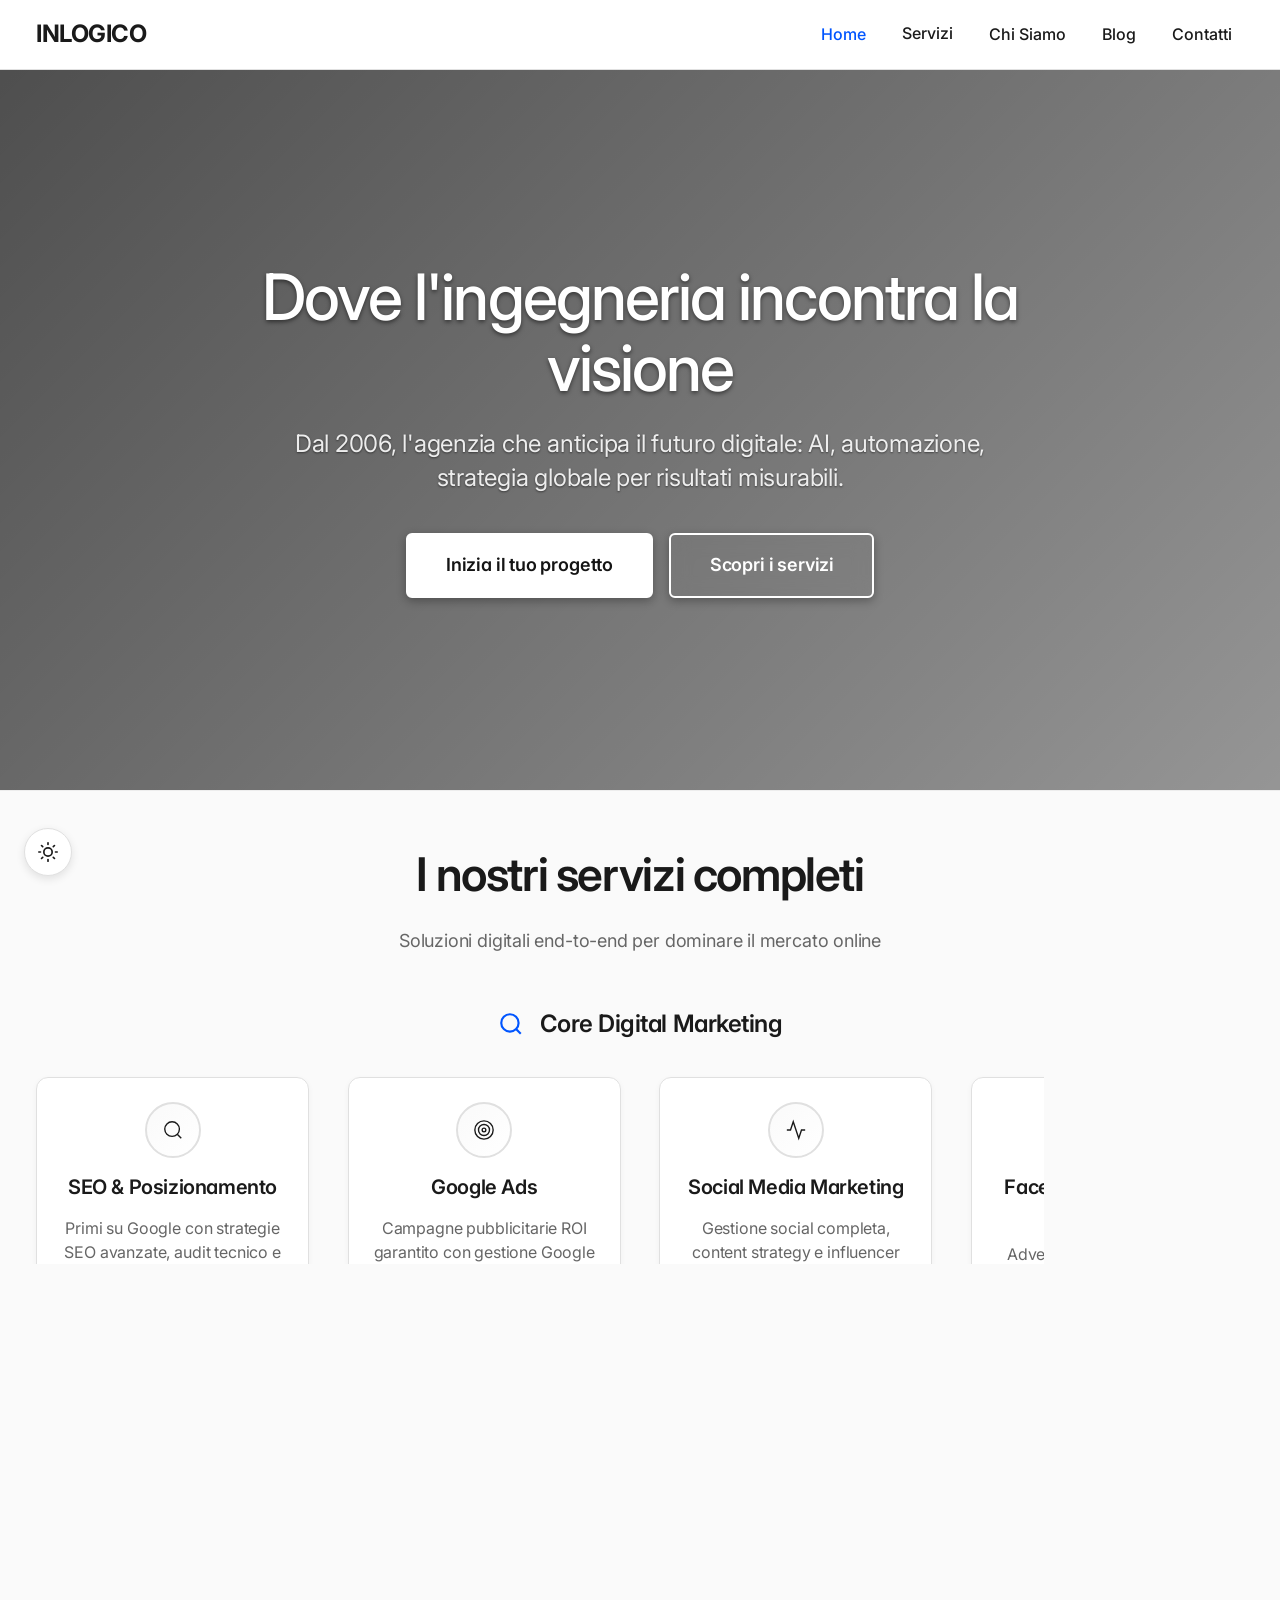
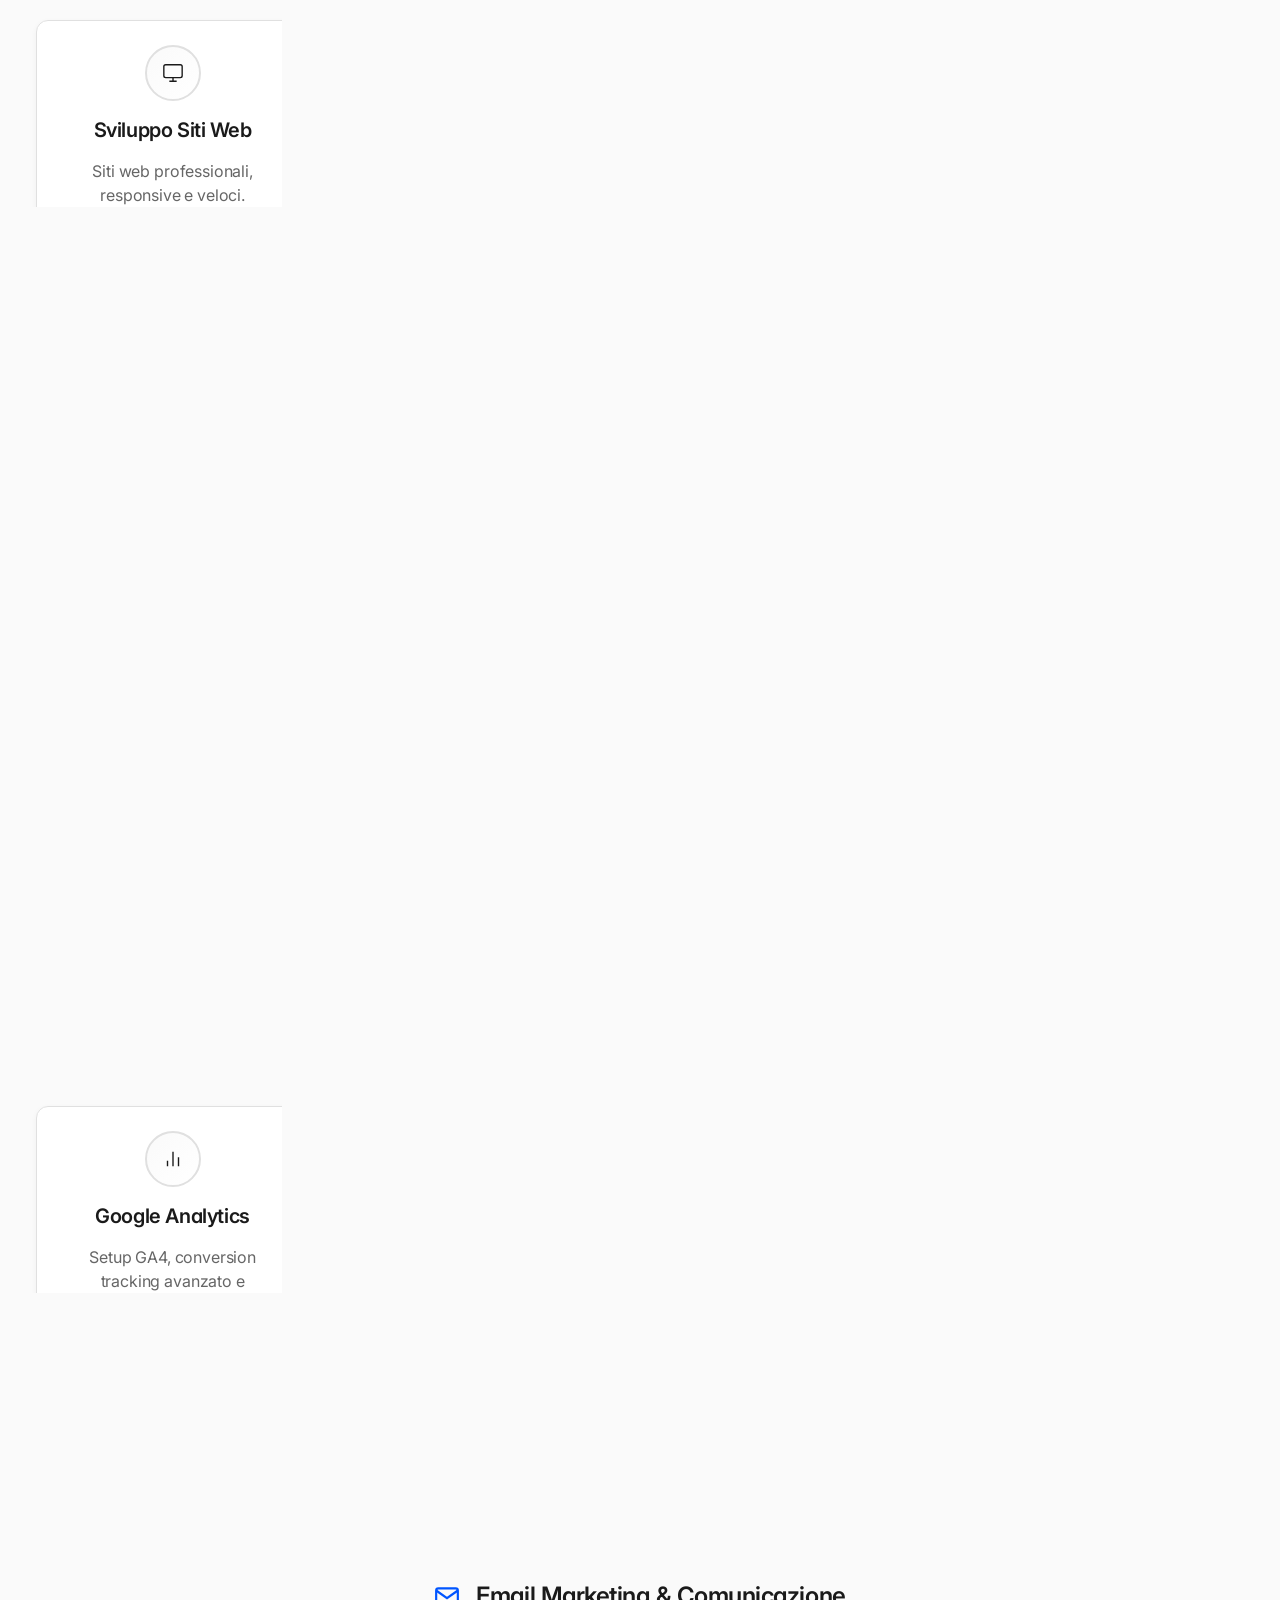
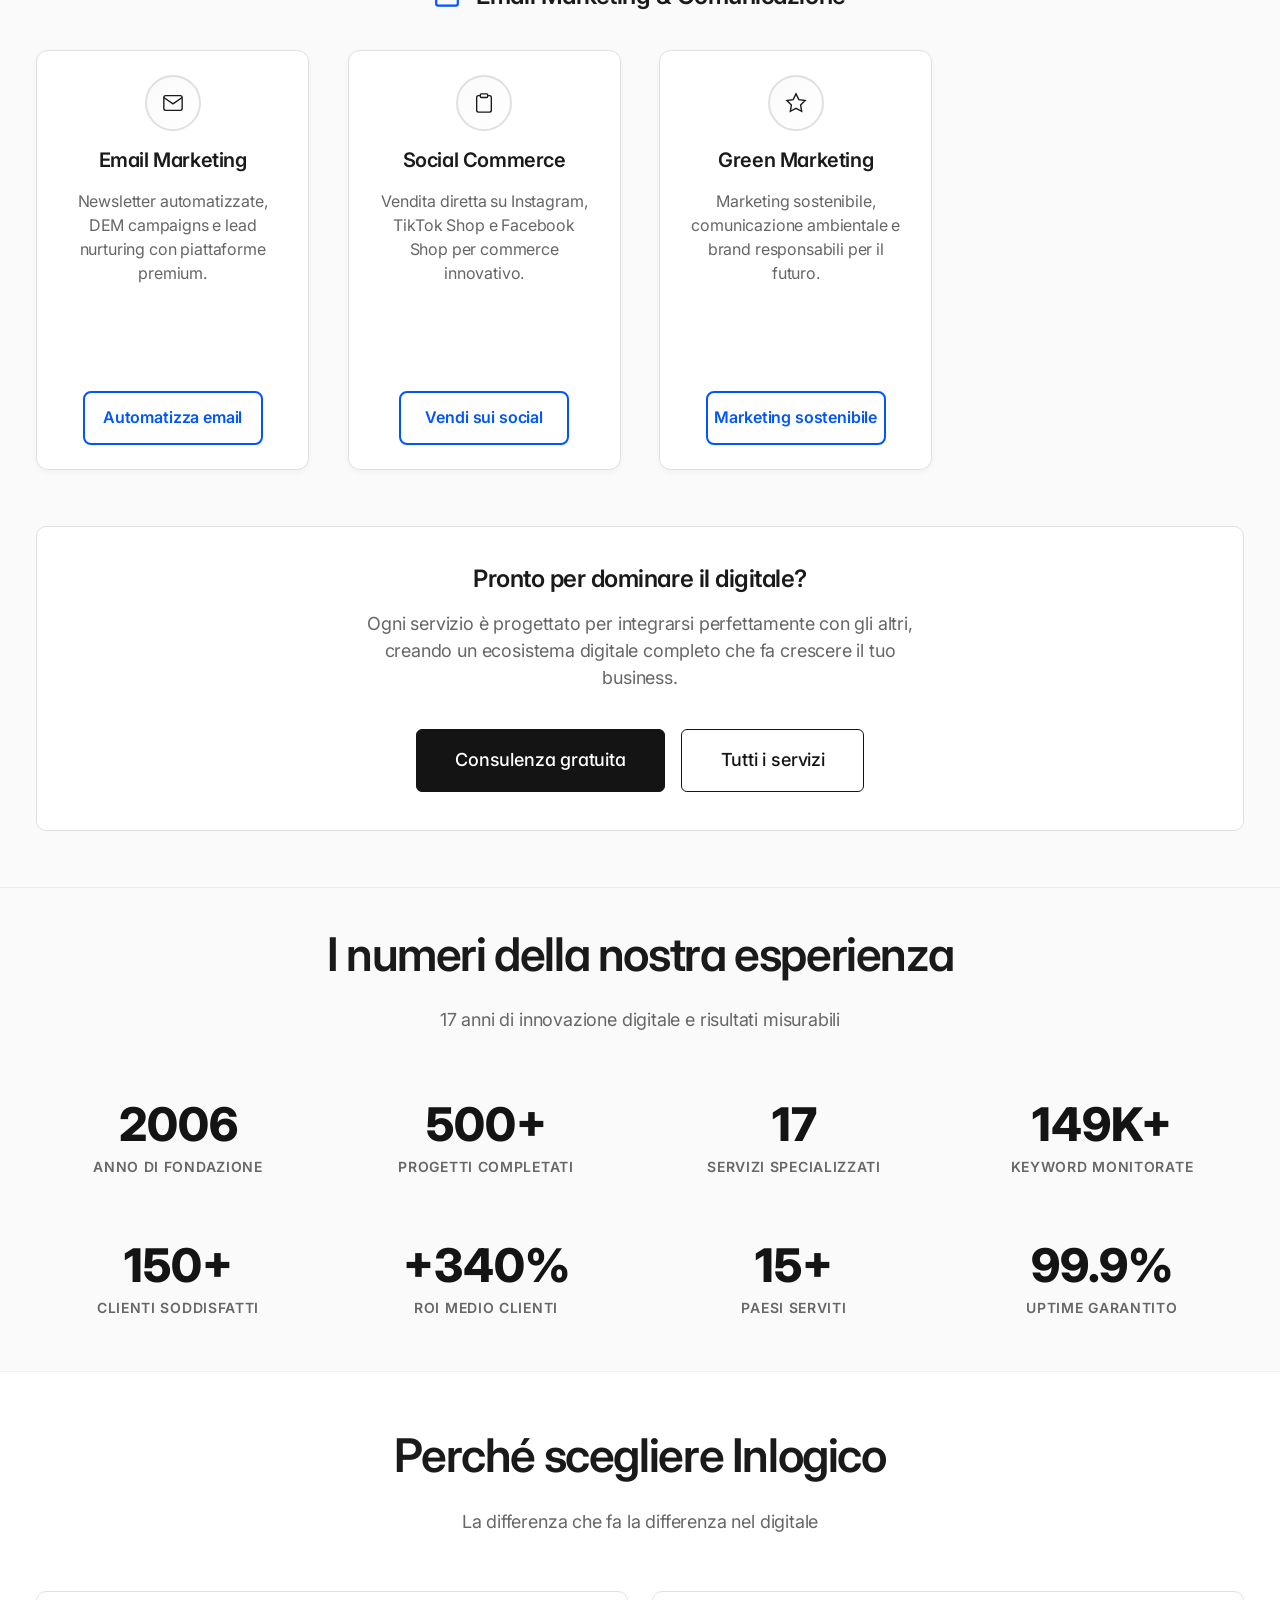
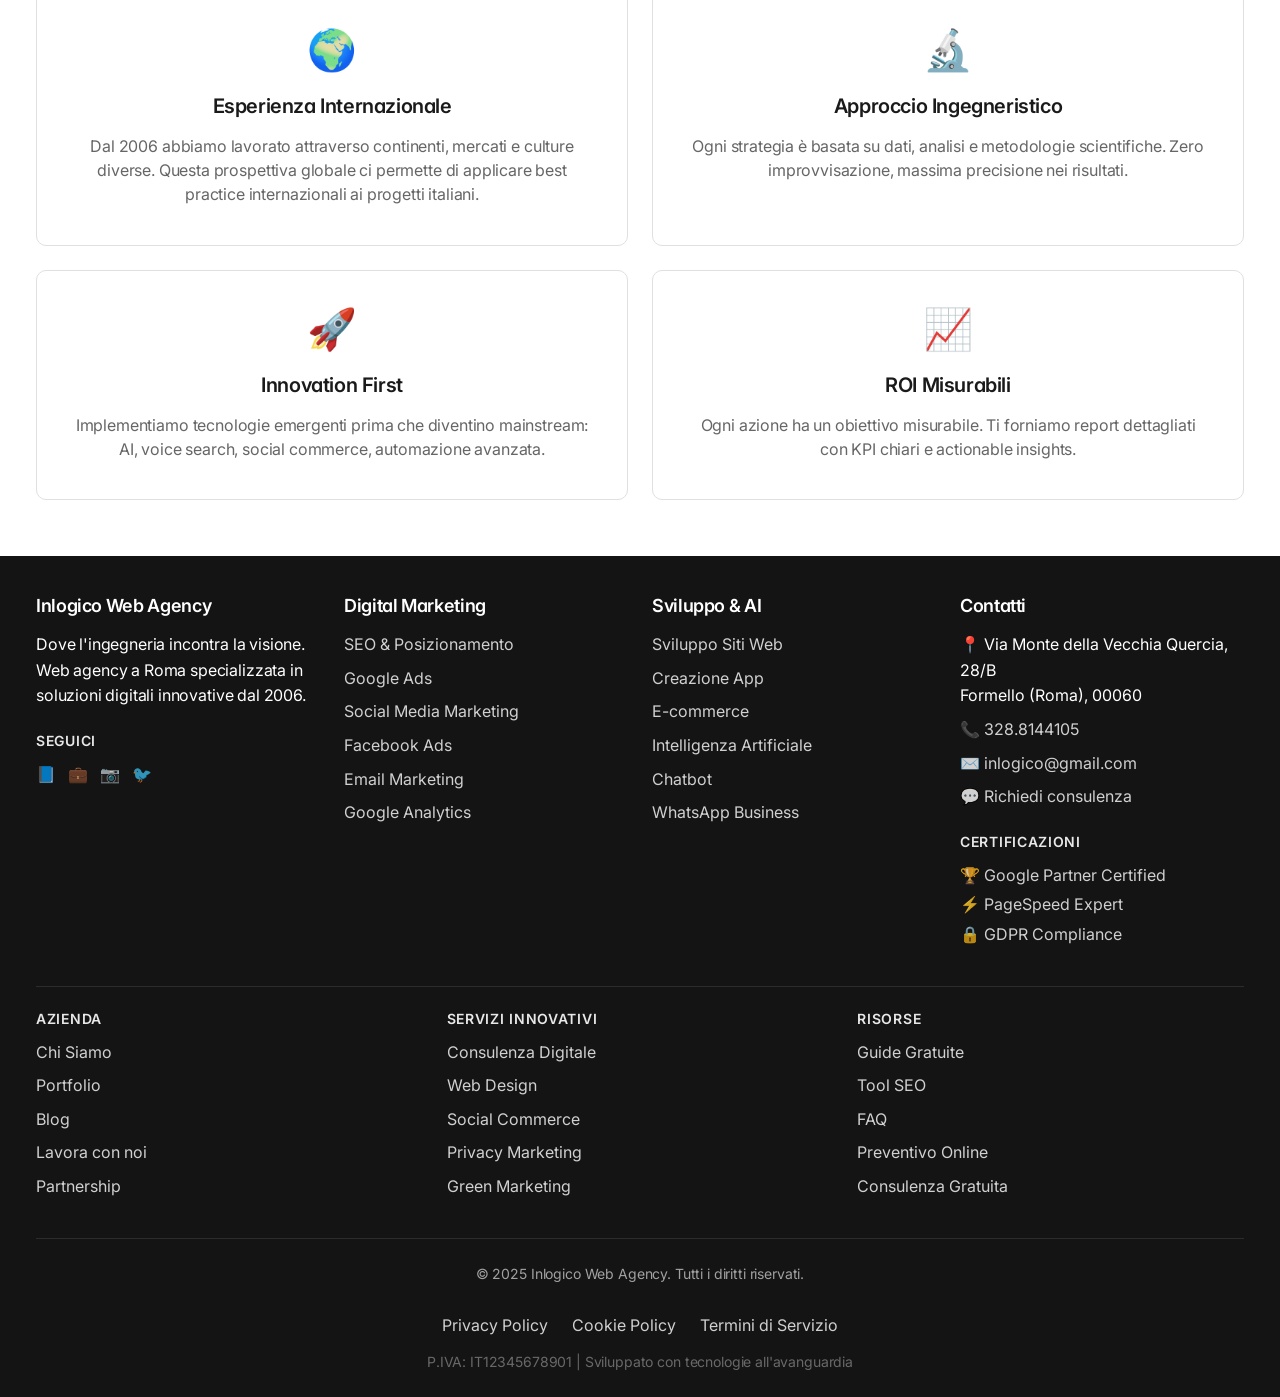
==== commit df08b1c8: "Fix: percorsi relativi risorse per deploy in /v2/" ====
--- a/index.html
+++ b/index.html
@@ -1,7 +1,6 @@
 <!DOCTYPE html>
 <html lang="it">
 <head>
-<base href="/v2/">
   <!-- ========================================
        META TAGS & SEO FOUNDATION
   ======================================== -->
@@ -57,8 +56,8 @@
   <noscript><link rel="stylesheet" href="https://fonts.googleapis.com/css2?family=Inter:wght@100;200;300;400;500;600;700;800;900&display=swap"></noscript>
   
   <!-- Preload Critical CSS -->
-  <link rel="preload" href="/css/01-base.css" as="style">
-  <link rel="preload" href="/css/02-components.css" as="style">
+  <link rel="preload" href="css/01-base.css" as="style">
+  <link rel="preload" href="css/02-components.css" as="style">
   
   <!-- DNS Prefetch -->
   <link rel="dns-prefetch" href="//www.google-analytics.com">
@@ -68,16 +67,16 @@
        MODULAR CSS IMPORTS
   ======================================== -->
   <!-- Core Foundation -->
-  <link rel="stylesheet" href="/css/01-base.css">
+  <link rel="stylesheet" href="css/01-base.css">
   
   <!-- UI Components -->
-  <link rel="stylesheet" href="/css/02-components.css">
+  <link rel="stylesheet" href="css/02-components.css">
   
   <!-- Layout System -->
-  <link rel="stylesheet" href="/css/03-layout.css">
+  <link rel="stylesheet" href="css/03-layout.css">
   
   <!-- Page Sections -->
-  <link rel="stylesheet" href="/css/04-sections.css">
+  <link rel="stylesheet" href="css/04-sections.css">
   
   <!-- ========================================
        STRUCTURED DATA - ORGANIZATION
@@ -931,15 +930,15 @@
        MODULAR JAVASCRIPT IMPORTS
   ======================================== -->
   <!-- Core Application -->
-  <script src="/js/app-core.js"></script>
+  <script src="js/app-core.js"></script>
   
   <!-- UI Components -->
-  <script src="/js/ui-navigation.js"></script>
-  <script src="/js/ui-animations.js"></script>
+  <script src="js/ui-navigation.js"></script>
+  <script src="js/ui-animations.js"></script>
   
   <!-- Router & Content -->
-  <script src="/js/router.js"></script>
-  <script src="/js/content-pages.js"></script>
+  <script src="js/router.js"></script>
+  <script src="js/content-pages.js"></script>
 
   <!-- ========================================
        PERFORMANCE MONITORING
